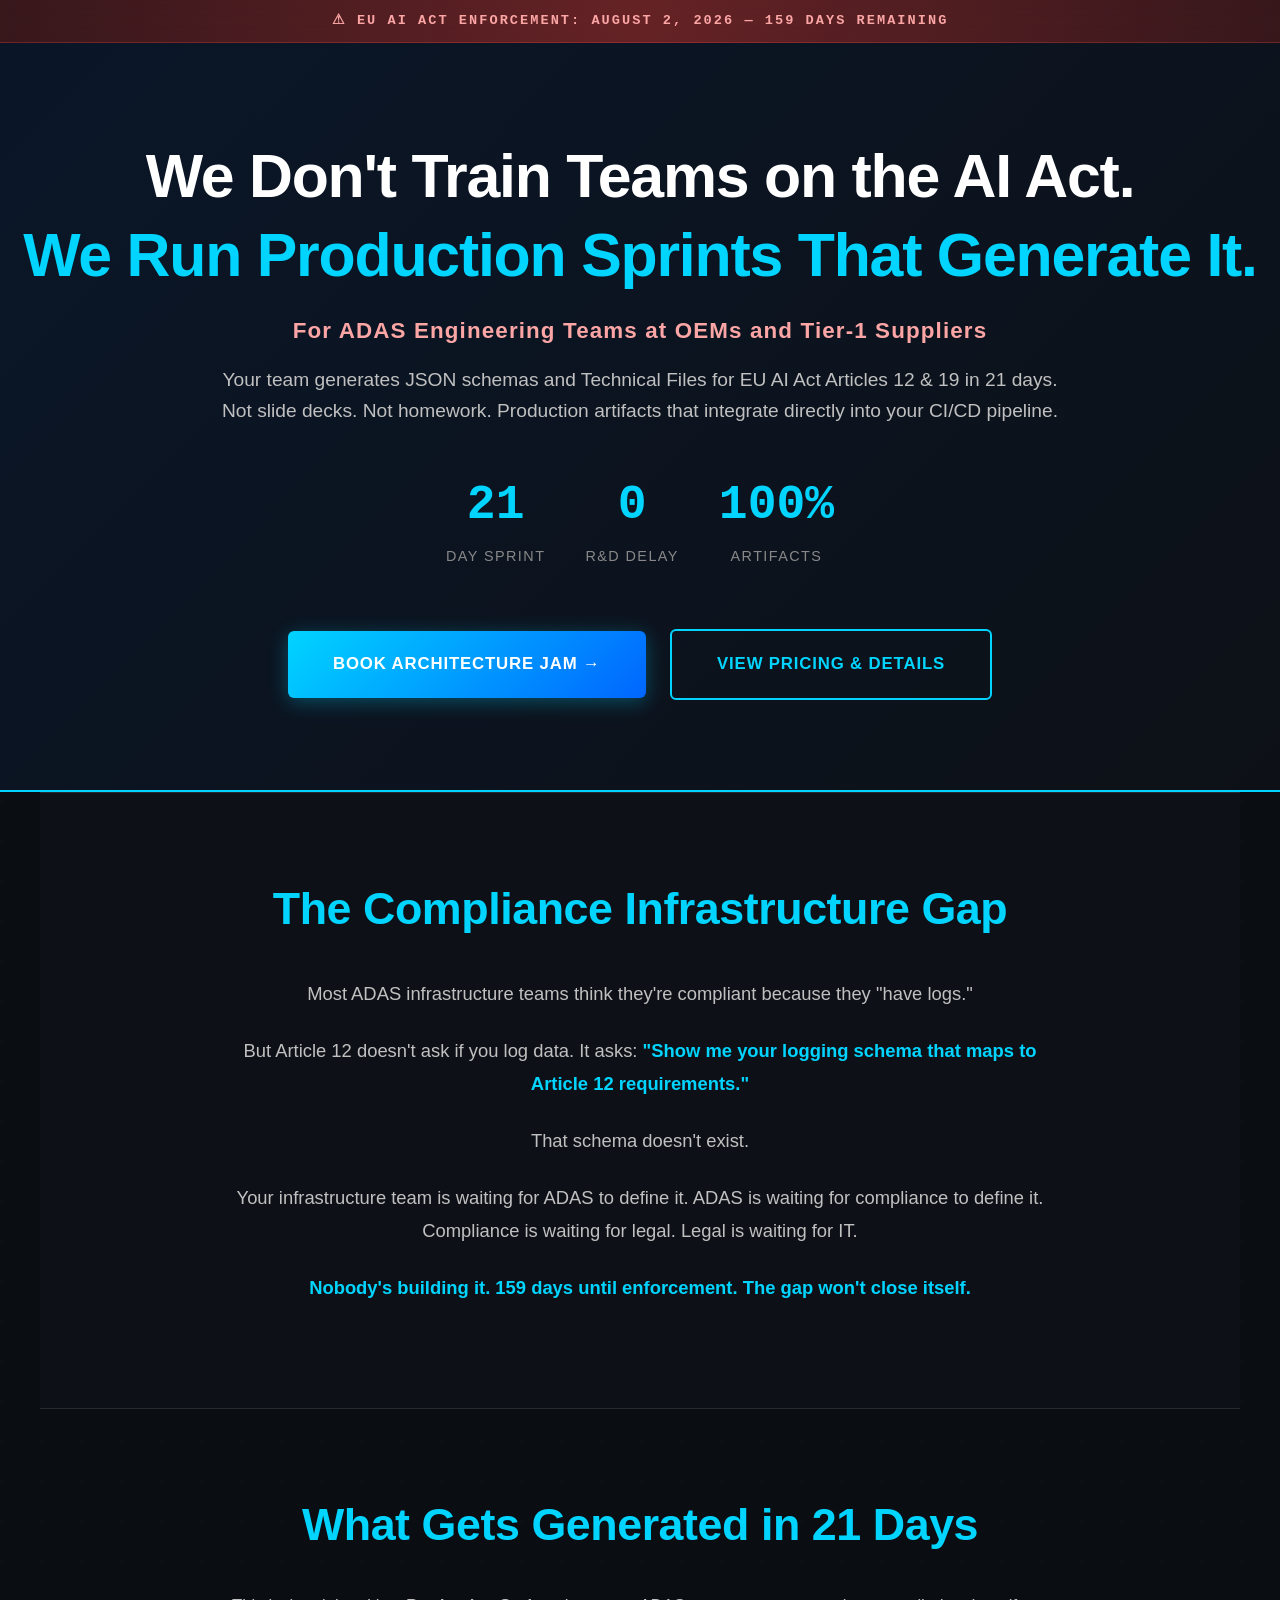
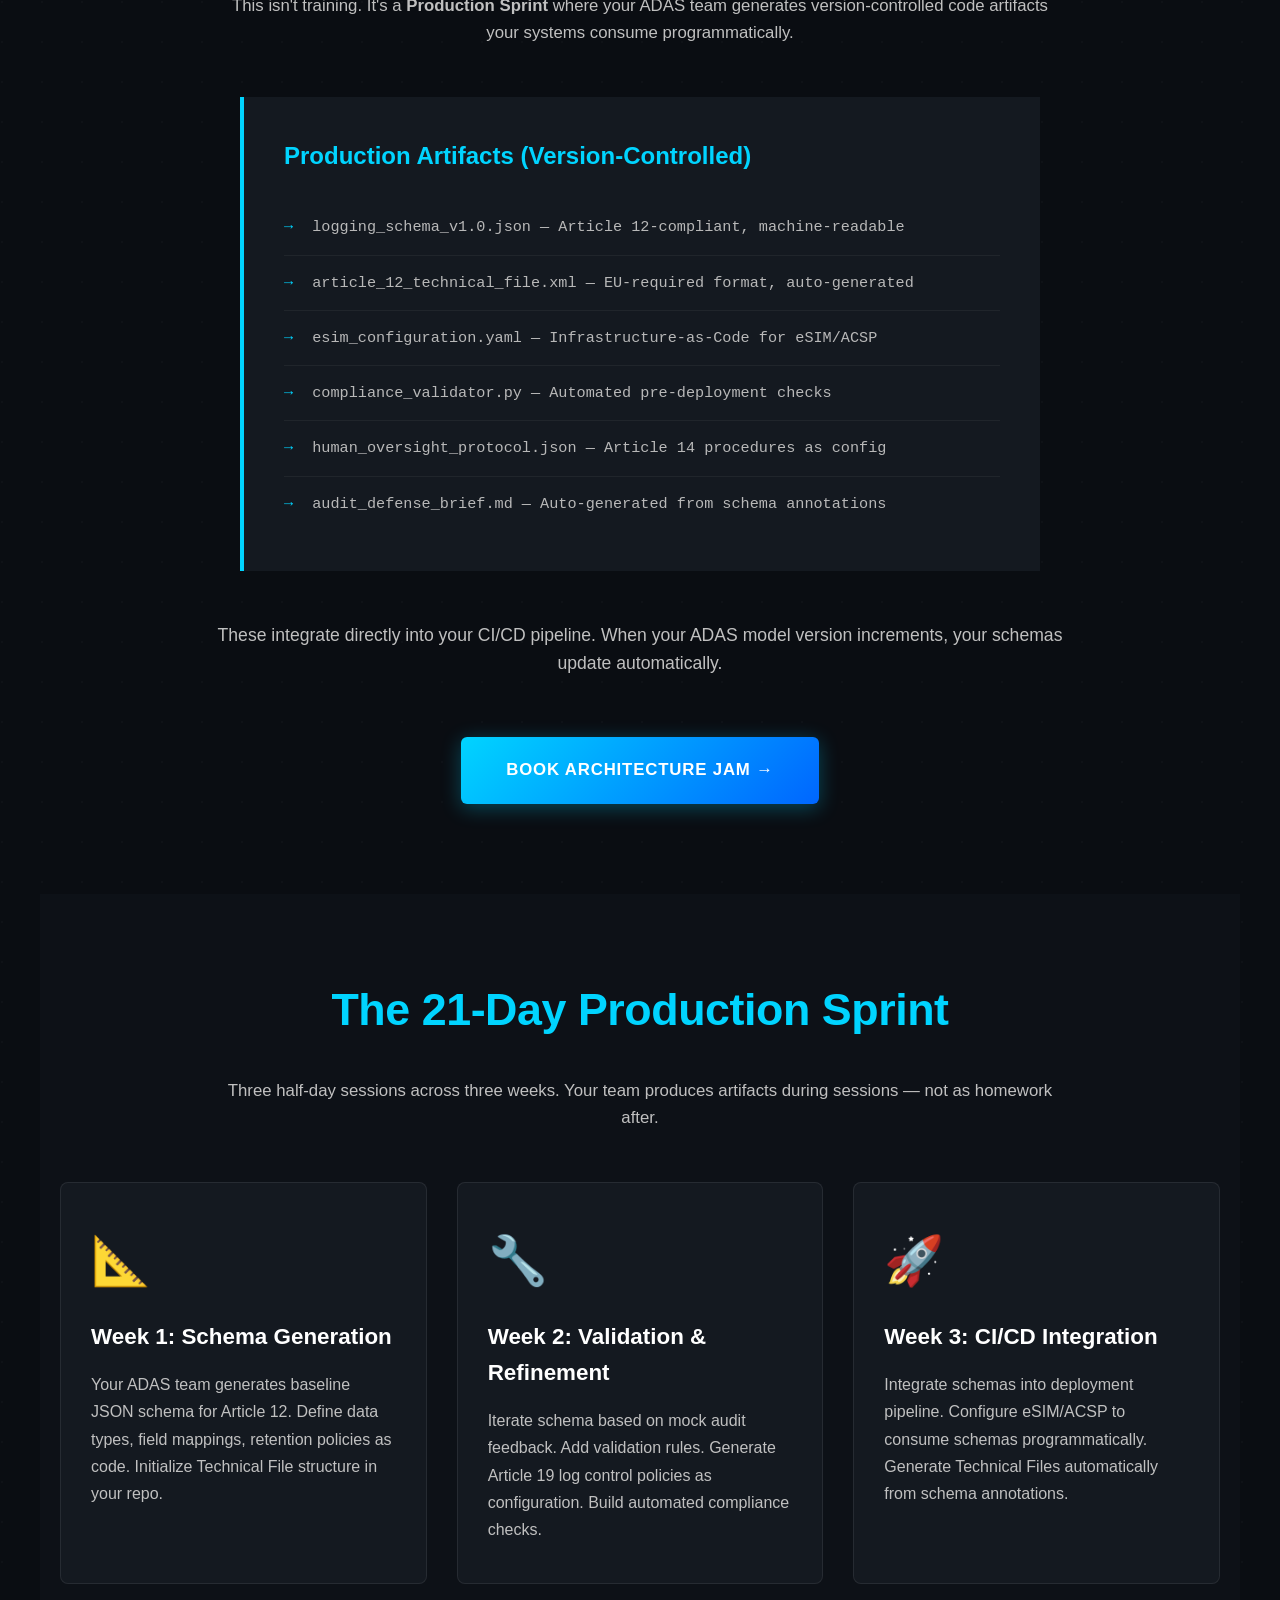
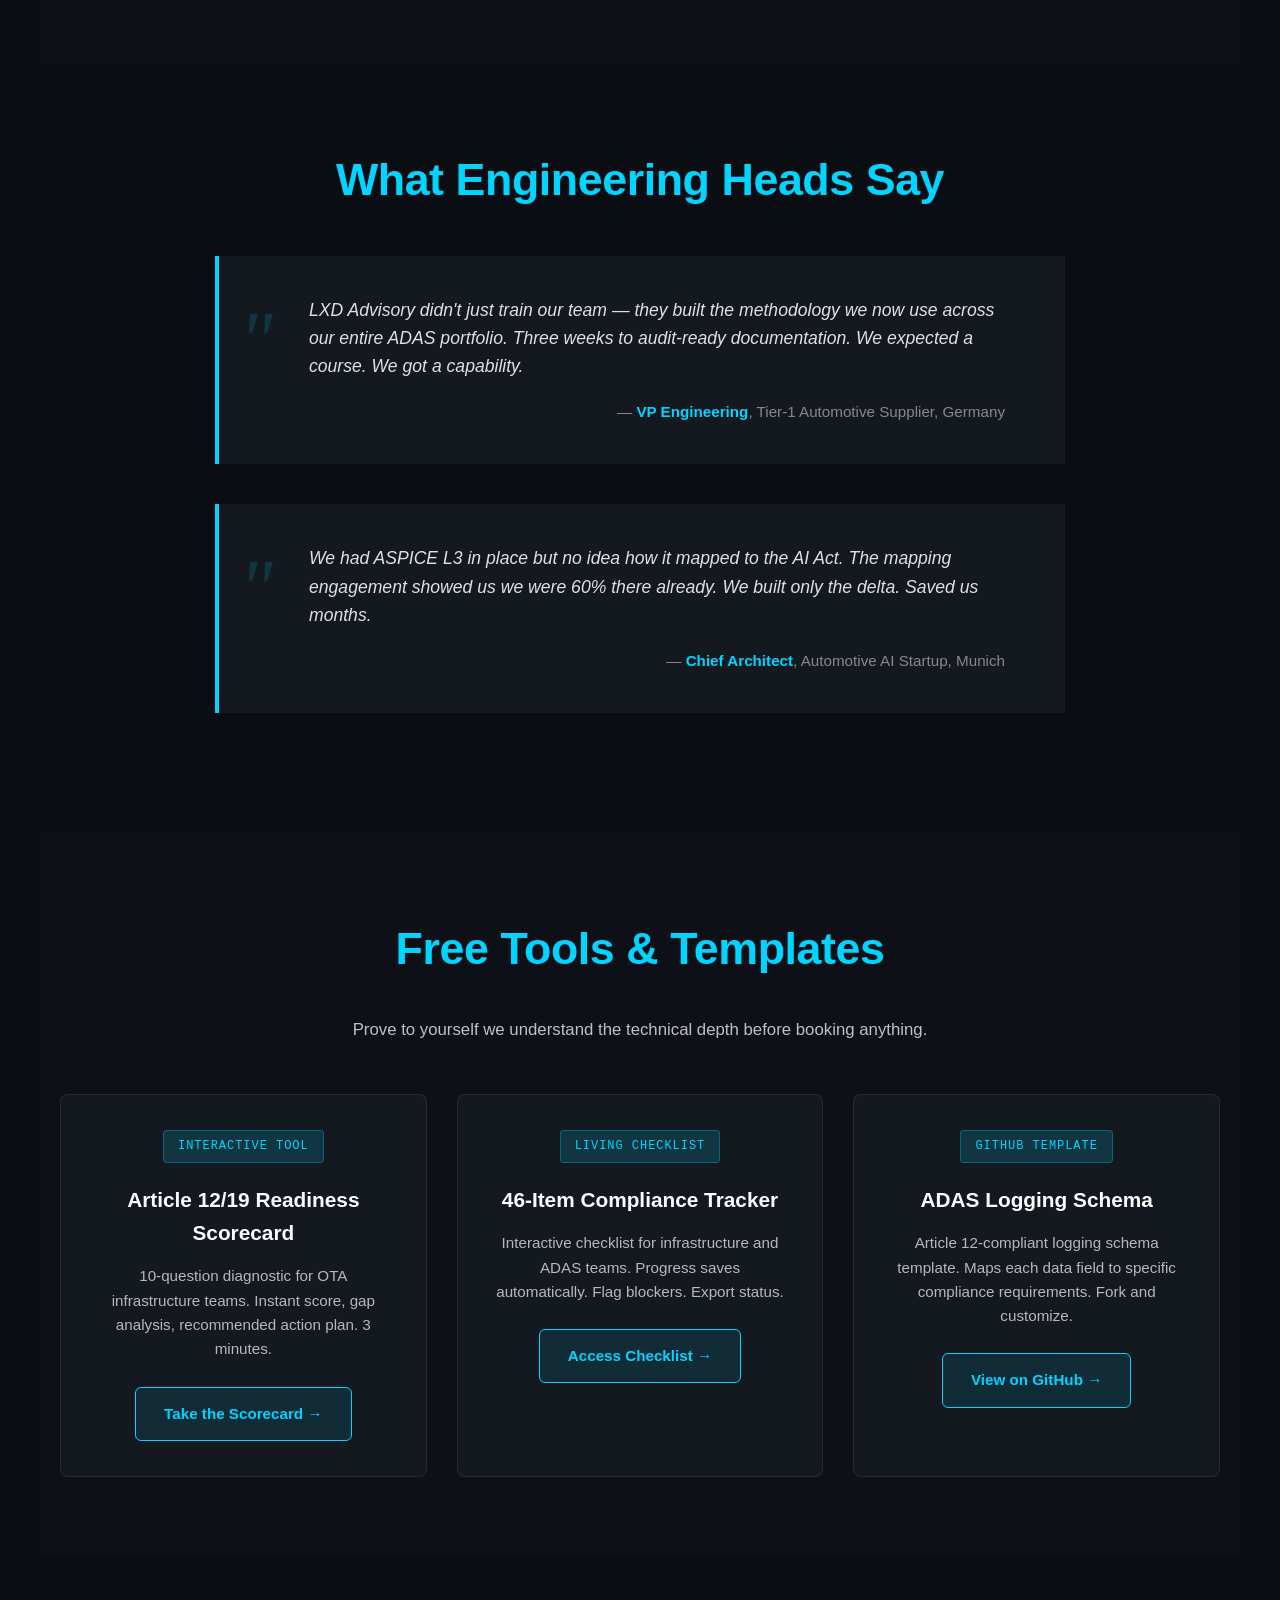
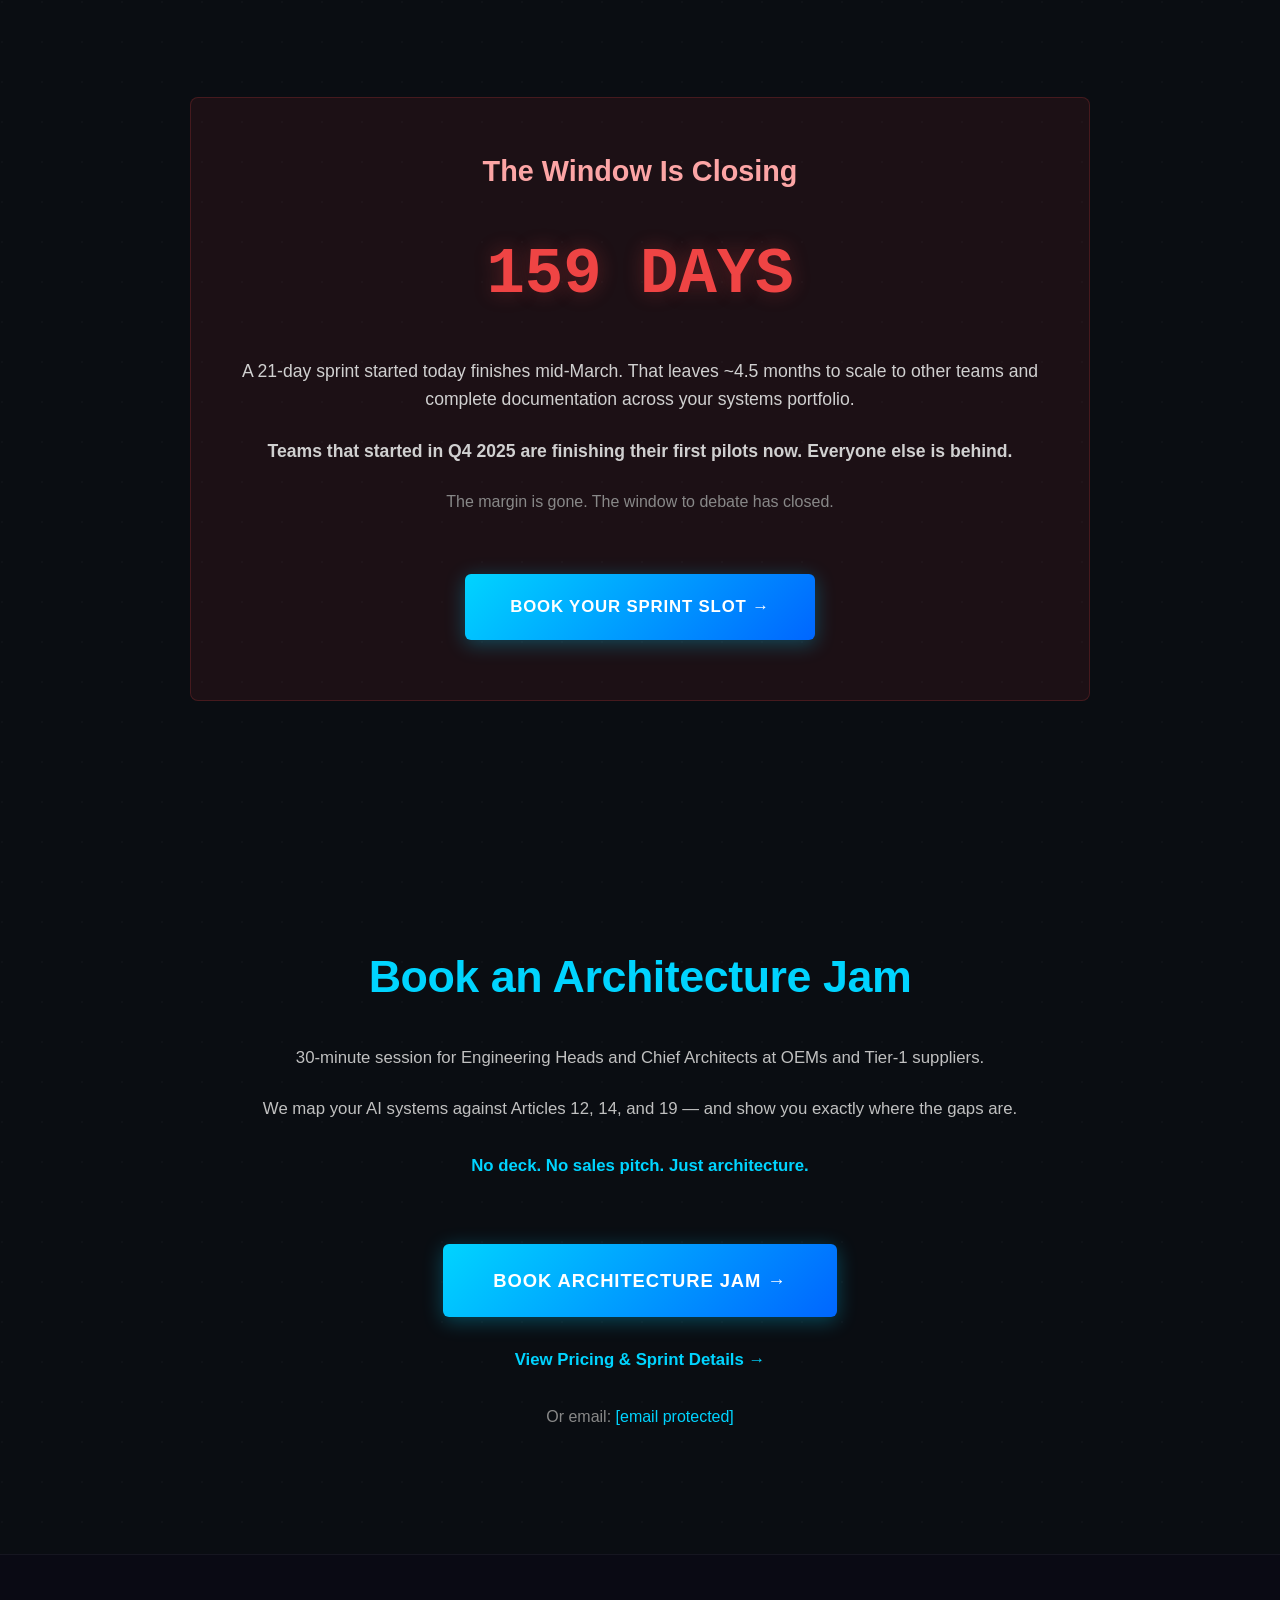
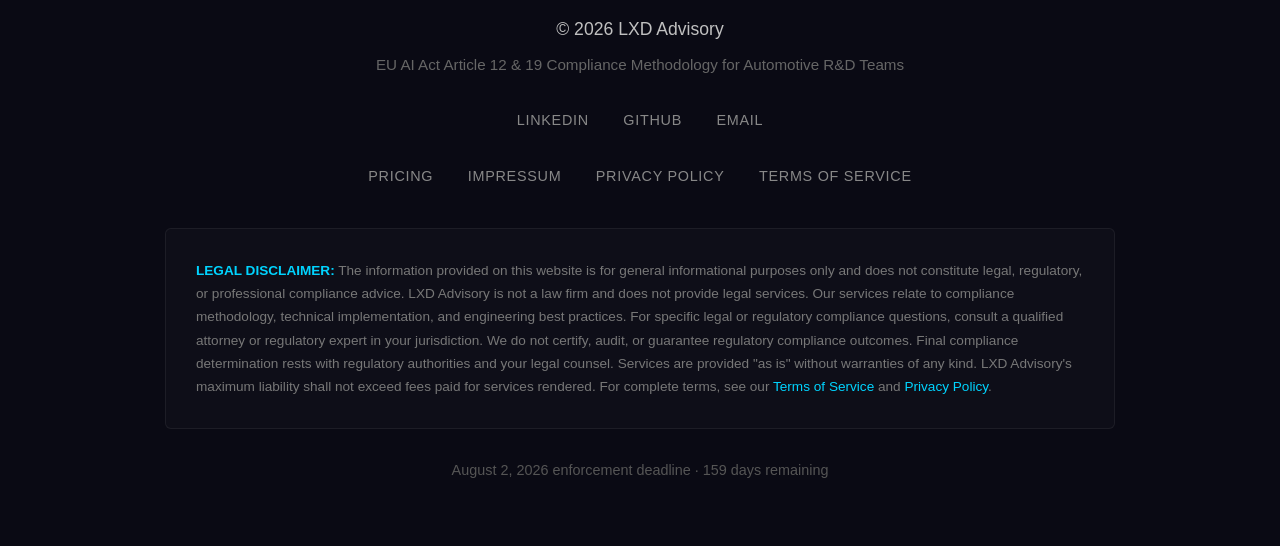
==== index.html @ 8fda6307 "index.html" ====
<!DOCTYPE html>
<html lang="en">
<head>
<meta charset="UTF-8">
<meta name="viewport" content="width=device-width, initial-scale=1.0">
<title>LXD Advisory — EU AI Act Article 12/19 Compliance Production Sprints</title>
<style>
    * { margin: 0; padding: 0; box-sizing: border-box; }
    
    body {
        font-family: -apple-system, BlinkMacSystemFont, 'Segoe UI', 'Helvetica Neue', Arial, sans-serif;
        background-color: #0a0d12;
        color: #e0e0e0;
        line-height: 1.6;
        /* Subtle grid background */
        background-image: radial-gradient(circle at 2px 2px, rgba(255,255,255,0.02) 1px, transparent 0);
        background-size: 40px 40px;
    }
    
    /* URGENCY BAR */
    .urgency-bar {
        background: linear-gradient(90deg, rgba(239, 68, 68, 0.2) 0%, rgba(239, 68, 68, 0.4) 50%, rgba(239, 68, 68, 0.2) 100%);
        border-bottom: 1px solid rgba(239, 68, 68, 0.3);
        color: #fca5a5;
        text-align: center;
        padding: 10px 20px;
        font-family: 'Courier New', monospace;
        font-weight: 700;
        font-size: 0.85rem;
        position: sticky;
        top: 0;
        z-index: 1000;
        backdrop-filter: blur(10px);
        letter-spacing: 0.15em;
    }
    
    /* HERO */
    header {
        background: linear-gradient(135deg, #0a1628 0%, #0d1117 100%);
        padding: 100px 20px 80px 20px;
        text-align: center;
        border-bottom: 2px solid #00d4ff;
        position: relative;
    }
    
    header h1 {
        font-size: clamp(2rem, 6vw, 3.8rem);
        margin-bottom: 1.5rem;
        font-weight: 700;
        letter-spacing: -0.02em;
        color: #ffffff;
        line-height: 1.1;
    }
    
    header h1 .highlight {
        color: #00d4ff;
        display: block;
        margin-top: 0.8rem;
    }
    
    .hero-subtitle {
        font-size: clamp(1.1rem, 2.5vw, 1.4rem);
        margin-bottom: 1rem;
        color: #fca5a5;
        font-weight: 600;
        letter-spacing: 0.05em;
    }
    
    header p {
        font-size: clamp(1rem, 2.5vw, 1.2rem);
        margin-bottom: 1.5rem;
        max-width: 850px;
        margin-left: auto;
        margin-right: auto;
        color: #c0c0c0;
    }
    
    .hero-stats {
        display: flex;
        justify-content: center;
        gap: 40px;
        flex-wrap: wrap;
        margin: 40px 0 50px 0;
    }
    
    .stat {
        text-align: center;
    }
    
    .stat-number {
        font-size: 3rem;
        font-weight: 800;
        color: #00d4ff;
        display: block;
        font-family: 'Courier New', monospace;
    }
    
    .stat-label {
        font-size: 0.9rem;
        color: #888;
        text-transform: uppercase;
        letter-spacing: 0.1em;
    }
    
    .cta-primary {
        display: inline-block;
        padding: 20px 45px;
        background: linear-gradient(135deg, #00d4ff, #0066ff);
        color: #ffffff;
        font-weight: 700;
        border-radius: 6px;
        text-decoration: none;
        transition: 0.3s;
        margin: 10px;
        font-size: 1.05rem;
        box-shadow: 0 4px 20px rgba(0, 212, 255, 0.3);
        text-transform: uppercase;
        letter-spacing: 0.05em;
    }
    
    .cta-primary:hover {
        transform: translateY(-2px);
        box-shadow: 0 6px 30px rgba(0, 212, 255, 0.5);
    }
    
    .cta-secondary {
        display: inline-block;
        padding: 20px 45px;
        background: transparent;
        color: #00d4ff;
        border: 2px solid #00d4ff;
        font-weight: 700;
        border-radius: 6px;
        text-decoration: none;
        transition: 0.3s;
        margin: 10px;
        font-size: 1.05rem;
        text-transform: uppercase;
        letter-spacing: 0.05em;
    }
    
    .cta-secondary:hover {
        background: rgba(0, 212, 255, 0.1);
    }
    
    /* SECTIONS */
    section {
        padding: 80px 20px;
        max-width: 1200px;
        margin: auto;
    }
    
    h2 {
        font-size: clamp(2rem, 4vw, 2.8rem);
        color: #00d4ff;
        margin-bottom: 2rem;
        text-align: center;
        font-weight: 700;
        letter-spacing: -0.01em;
    }
    
    h3 {
        font-size: 1.5rem;
        color: #ffffff;
        margin-bottom: 1rem;
    }
    
    p {
        max-width: 850px;
        margin: 0 auto 1.5rem auto;
        color: #c0c0c0;
        text-align: center;
        font-size: 1.05rem;
    }
    
    /* PROBLEM SECTION */
    .problem-section {
        background: #0d1117;
        border-top: 1px solid rgba(255, 255, 255, 0.1);
        border-bottom: 1px solid rgba(255, 255, 255, 0.1);
    }
    
    .problem-section p {
        font-size: 1.15rem;
        line-height: 1.8;
    }
    
    .problem-section strong {
        color: #00d4ff;
    }
    
    /* DELIVERABLES */
    .deliverable-box {
        background: #141920;
        border-left: 4px solid #00d4ff;
        padding: 40px;
        margin: 50px auto;
        max-width: 800px;
        text-align: left;
    }
    
    .deliverable-box h3 {
        text-align: left;
        margin-bottom: 25px;
        color: #00d4ff;
    }
    
    .deliverable-box ul {
        list-style: none;
        padding: 0;
    }
    
    .deliverable-box li {
        padding: 15px 0;
        border-bottom: 1px solid rgba(255, 255, 255, 0.05);
        font-family: 'Courier New', monospace;
        font-size: 0.95rem;
        color: #b8b8b8;
    }
    
    .deliverable-box li:last-child {
        border-bottom: none;
    }
    
    .deliverable-box li::before {
        content: "→ ";
        color: #00d4ff;
        font-weight: bold;
        margin-right: 10px;
    }
    
    /* SPRINT PROCESS */
    .sprint-grid {
        display: grid;
        grid-template-columns: repeat(auto-fit, minmax(300px, 1fr));
        gap: 30px;
        margin-top: 50px;
    }
    
    .sprint-card {
        background: #141920;
        border: 1px solid rgba(255, 255, 255, 0.08);
        border-radius: 8px;
        padding: 40px 30px;
        text-align: left;
        transition: 0.3s;
    }
    
    .sprint-card:hover {
        border-color: #00d4ff;
        transform: translateY(-4px);
        box-shadow: 0 8px 30px rgba(0, 212, 255, 0.15);
    }
    
    .sprint-icon {
        font-size: 3rem;
        margin-bottom: 20px;
        display: block;
    }
    
    .sprint-card h3 {
        text-align: left;
        font-size: 1.4rem;
        margin-bottom: 1rem;
    }
    
    .sprint-card p {
        text-align: left;
        font-size: 1rem;
        margin: 0;
        line-height: 1.7;
    }
    
    /* TESTIMONIALS */
    .testimonial {
        background: #141920;
        border-left: 4px solid #00d4ff;
        padding: 40px 50px;
        margin: 40px auto;
        max-width: 850px;
        font-style: italic;
        position: relative;
    }
    
    .testimonial::before {
        content: '"';
        font-size: 5rem;
        color: rgba(0, 212, 255, 0.15);
        position: absolute;
        top: 20px;
        left: 20px;
        font-family: Georgia, serif;
    }
    
    .testimonial p {
        text-align: left;
        margin-bottom: 20px;
        padding-left: 40px;
        font-size: 1.1rem;
        color: #e0e0e0;
    }
    
    .testimonial-author {
        text-align: right;
        font-size: 0.95rem;
        color: #888;
        font-style: normal;
        padding-right: 10px;
    }
    
    .testimonial-author strong {
        color: #00d4ff;
    }
    
    /* FREE TOOLS */
    .tools-grid {
        display: grid;
        grid-template-columns: repeat(auto-fit, minmax(320px, 1fr));
        gap: 30px;
        margin-top: 50px;
    }
    
    .tool-card {
        background: #141920;
        border: 1px solid rgba(255, 255, 255, 0.08);
        border-radius: 8px;
        padding: 35px;
        text-align: center;
        transition: 0.3s;
    }
    
    .tool-card:hover {
        border-color: rgba(0, 212, 255, 0.4);
        transform: translateY(-3px);
    }
    
    .badge {
        display: inline-block;
        background: rgba(0, 212, 255, 0.15);
        border: 1px solid rgba(0, 212, 255, 0.3);
        color: #00d4ff;
        padding: 6px 14px;
        border-radius: 4px;
        font-size: 0.75rem;
        font-family: 'Courier New', monospace;
        letter-spacing: 0.08em;
        margin-bottom: 20px;
        text-transform: uppercase;
    }
    
    .tool-card h3 {
        font-size: 1.3rem;
        margin-bottom: 15px;
        text-align: center;
    }
    
    .tool-card p {
        font-size: 0.95rem;
        text-align: center;
        margin-bottom: 25px;
        color: #b8b8b8;
    }
    
    .tool-card a {
        display: inline-block;
        padding: 14px 28px;
        background: rgba(0, 212, 255, 0.1);
        border: 1px solid #00d4ff;
        color: #00d4ff;
        border-radius: 6px;
        font-weight: 600;
        text-decoration: none;
        transition: 0.3s;
        font-size: 0.95rem;
    }
    
    .tool-card a:hover {
        background: rgba(0, 212, 255, 0.2);
    }
    
    /* URGENCY SECTION */
    .urgency-section {
        background: rgba(239, 68, 68, 0.08);
        border: 1px solid rgba(239, 68, 68, 0.2);
        border-radius: 8px;
        padding: 50px 40px;
        margin: 60px auto;
        max-width: 900px;
        text-align: center;
    }
    
    .urgency-section h3 {
        color: #fca5a5;
        margin-bottom: 20px;
        text-align: center;
        font-size: 1.8rem;
    }
    
    .urgency-section p {
        color: #d0d0d0;
        font-size: 1.1rem;
    }
    
    .countdown {
        font-size: 4rem;
        font-weight: 800;
        color: #ef4444;
        margin: 30px 0;
        font-family: 'Courier New', monospace;
        text-shadow: 0 0 20px rgba(239, 68, 68, 0.3);
    }
    
    /* FOOTER */
    footer {
        background: #0a0a14;
        text-align: center;
        padding: 60px 20px 40px 20px;
        border-top: 1px solid rgba(255, 255, 255, 0.05);
    }
    
    .footer-links {
        margin: 30px 0;
    }
    
    .footer-links a {
        color: #888;
        text-decoration: none;
        margin: 0 15px;
        font-size: 0.9rem;
        transition: 0.3s;
        letter-spacing: 0.05em;
    }
    
    .footer-links a:hover {
        color: #00d4ff;
    }
    
    .disclaimer {
        max-width: 950px;
        margin: 40px auto 20px auto;
        padding: 30px;
        background: rgba(255, 255, 255, 0.02);
        border: 1px solid rgba(255, 255, 255, 0.06);
        border-radius: 6px;
        font-size: 0.85rem;
        line-height: 1.7;
        color: #777;
        text-align: left;
    }
    
    .disclaimer strong {
        color: #00d4ff;
    }
    
    /* RESPONSIVE */
    @media (max-width: 768px) {
        header h1 { font-size: 2rem; }
        .hero-stats { flex-direction: column; gap: 20px; }
        .stat-number { font-size: 2.5rem; }
        .cta-primary, .cta-secondary { 
            display: block; 
            margin: 15px auto; 
            max-width: 320px; 
        }
        .urgency-bar { font-size: 0.7rem; padding: 8px 10px; }
        .disclaimer { font-size: 0.75rem; padding: 20px; }
    }
</style>
</head>
<body>

<!-- URGENCY BAR -->
<div class="urgency-bar">
    ⚠ EU AI ACT ENFORCEMENT: AUGUST 2, 2026 — <span id="days-top">159</span> DAYS REMAINING
</div>

<!-- HERO -->
<header>
    <h1>
        We Don't Train Teams on the AI Act.
        <span class="highlight">We Run Production Sprints That Generate It.</span>
    </h1>
    
    <p class="hero-subtitle">For ADAS Engineering Teams at OEMs and Tier-1 Suppliers</p>
    
    <p>Your team generates JSON schemas and Technical Files for EU AI Act Articles 12 & 19 in 21 days. Not slide decks. Not homework. Production artifacts that integrate directly into your CI/CD pipeline.</p>
    
    <div class="hero-stats">
        <div class="stat">
            <span class="stat-number">21</span>
            <span class="stat-label">Day Sprint</span>
        </div>
        <div class="stat">
            <span class="stat-number">0</span>
            <span class="stat-label">R&D Delay</span>
        </div>
        <div class="stat">
            <span class="stat-number">100%</span>
            <span class="stat-label">Artifacts</span>
        </div>
    </div>
    
    <a class="cta-primary" href="https://calendly.com/hello-keithan/calendly-com-keithan-audit-gap" target="_blank">Book Architecture Jam →</a>
    <a class="cta-secondary" href="/pricing.html">View Pricing & Details</a>
</header>

<!-- THE PROBLEM -->
<section class="problem-section">
    <h2>The Compliance Infrastructure Gap</h2>
    <p>Most ADAS infrastructure teams think they're compliant because they "have logs."</p>
    <p>But Article 12 doesn't ask if you log data. It asks: <strong>"Show me your logging schema that maps to Article 12 requirements."</strong></p>
    <p>That schema doesn't exist.</p>
    <p>Your infrastructure team is waiting for ADAS to define it. ADAS is waiting for compliance to define it. Compliance is waiting for legal. Legal is waiting for IT.</p>
    <p><strong>Nobody's building it. 159 days until enforcement. The gap won't close itself.</strong></p>
</section>

<!-- WHAT GETS BUILT -->
<section>
    <h2>What Gets Generated in 21 Days</h2>
    <p>This isn't training. It's a <strong>Production Sprint</strong> where your ADAS team generates version-controlled code artifacts your systems consume programmatically.</p>
    
    <div class="deliverable-box">
        <h3>Production Artifacts (Version-Controlled)</h3>
        <ul>
            <li>logging_schema_v1.0.json — Article 12-compliant, machine-readable</li>
            <li>article_12_technical_file.xml — EU-required format, auto-generated</li>
            <li>esim_configuration.yaml — Infrastructure-as-Code for eSIM/ACSP</li>
            <li>compliance_validator.py — Automated pre-deployment checks</li>
            <li>human_oversight_protocol.json — Article 14 procedures as config</li>
            <li>audit_defense_brief.md — Auto-generated from schema annotations</li>
        </ul>
    </div>
    
    <p style="margin-top: 40px; font-size: 1.1rem;">These integrate directly into your CI/CD pipeline. When your ADAS model version increments, your schemas update automatically.</p>
    
    <div style="text-align: center; margin-top: 50px;">
        <a class="cta-primary" href="https://calendly.com/hello-keithan/calendly-com-keithan-audit-gap" target="_blank">Book Architecture Jam →</a>
    </div>
</section>

<!-- THE 21-DAY PROCESS -->
<section style="background: #0d1117;">
    <h2>The 21-Day Production Sprint</h2>
    <p>Three half-day sessions across three weeks. Your team produces artifacts during sessions — not as homework after.</p>
    
    <div class="sprint-grid">
        <div class="sprint-card">
            <span class="sprint-icon">📐</span>
            <h3>Week 1: Schema Generation</h3>
            <p>Your ADAS team generates baseline JSON schema for Article 12. Define data types, field mappings, retention policies as code. Initialize Technical File structure in your repo.</p>
        </div>
        
        <div class="sprint-card">
            <span class="sprint-icon">🔧</span>
            <h3>Week 2: Validation & Refinement</h3>
            <p>Iterate schema based on mock audit feedback. Add validation rules. Generate Article 19 log control policies as configuration. Build automated compliance checks.</p>
        </div>
        
        <div class="sprint-card">
            <span class="sprint-icon">🚀</span>
            <h3>Week 3: CI/CD Integration</h3>
            <p>Integrate schemas into deployment pipeline. Configure eSIM/ACSP to consume schemas programmatically. Generate Technical Files automatically from schema annotations.</p>
        </div>
    </div>
</section>

<!-- SOCIAL PROOF -->
<section>
    <h2>What Engineering Heads Say</h2>
    
    <div class="testimonial">
        <p>LXD Advisory didn't just train our team — they built the methodology we now use across our entire ADAS portfolio. Three weeks to audit-ready documentation. We expected a course. We got a capability.</p>
        <div class="testimonial-author">— <strong>VP Engineering</strong>, Tier-1 Automotive Supplier, Germany</div>
    </div>
    
    <div class="testimonial">
        <p>We had ASPICE L3 in place but no idea how it mapped to the AI Act. The mapping engagement showed us we were 60% there already. We built only the delta. Saved us months.</p>
        <div class="testimonial-author">— <strong>Chief Architect</strong>, Automotive AI Startup, Munich</div>
    </div>
</section>

<!-- FREE TOOLS -->
<section id="tools" style="background: #0d1117;">
    <h2>Free Tools & Templates</h2>
    <p>Prove to yourself we understand the technical depth before booking anything.</p>
    
    <div class="tools-grid">
        <div class="tool-card">
            <div class="badge">Interactive Tool</div>
            <h3>Article 12/19 Readiness Scorecard</h3>
            <p>10-question diagnostic for OTA infrastructure teams. Instant score, gap analysis, recommended action plan. 3 minutes.</p>
            <a href="https://keithan-c.github.io/scorecard/" target="_blank">Take the Scorecard →</a>
        </div>
        
        <div class="tool-card">
            <div class="badge">Living Checklist</div>
            <h3>46-Item Compliance Tracker</h3>
            <p>Interactive checklist for infrastructure and ADAS teams. Progress saves automatically. Flag blockers. Export status.</p>
            <a href="https://keithan-c.github.io/ai-act-article-12-19-checklist/" target="_blank">Access Checklist →</a>
        </div>
        
        <div class="tool-card">
            <div class="badge">GitHub Template</div>
            <h3>ADAS Logging Schema</h3>
            <p>Article 12-compliant logging schema template. Maps each data field to specific compliance requirements. Fork and customize.</p>
            <a href="https://github.com/Keithan-C/adas-logging-schema-template" target="_blank">View on GitHub →</a>
        </div>
    </div>
</section>

<!-- URGENCY -->
<section>
    <div class="urgency-section">
        <h3>The Window Is Closing</h3>
        <div class="countdown" id="countdown">159 DAYS</div>
        <p>A 21-day sprint started today finishes mid-March. That leaves ~4.5 months to scale to other teams and complete documentation across your systems portfolio.</p>
        <p style="margin-top: 20px;"><strong>Teams that started in Q4 2025 are finishing their first pilots now. Everyone else is behind.</strong></p>
        <p style="margin-top: 20px; font-size: 1rem; color: #888;">The margin is gone. The window to debate has closed.</p>
        <a class="cta-primary" href="https://calendly.com/hello-keithan/calendly-com-keithan-audit-gap" target="_blank" style="margin-top: 35px;">Book Your Sprint Slot →</a>
    </div>
</section>

<!-- FINAL CTA -->
<section style="text-align: center; padding: 100px 20px;">
    <h2>Book an Architecture Jam</h2>
    <p>30-minute session for Engineering Heads and Chief Architects at OEMs and Tier-1 suppliers.</p>
    <p>We map your AI systems against Articles 12, 14, and 19 — and show you exactly where the gaps are.</p>
    <p style="font-weight: 600; color: #00d4ff; margin-top: 30px;">No deck. No sales pitch. Just architecture.</p>
    <a class="cta-primary" href="https://calendly.com/hello-keithan/calendly-com-keithan-audit-gap" target="_blank" style="font-size: 1.15rem; padding: 22px 50px; margin-top: 40px;">Book Architecture Jam →</a>
    <p style="margin-top: 20px;"><a href="/pricing.html" style="color: #00d4ff; text-decoration: none; font-weight: 600;">View Pricing & Sprint Details →</a></p>
    <p style="margin-top: 30px; font-size: 1rem; color: #888;">Or email: <a href="/cdn-cgi/l/email-protection#0d65686161624d66686479656c63236878" style="color: #00d4ff; text-decoration: none;"><span class="__cf_email__" data-cfemail="fd9598919192bd96989489959c93d39888">[email&#160;protected]</span></a></p>
</section>

<!-- FOOTER -->
<footer>
    <p style="font-size: 1.1rem; margin-bottom: 10px;">&copy; 2026 LXD Advisory</p>
    <p style="font-size: 0.95rem; color: #666; margin-bottom: 30px;">EU AI Act Article 12 & 19 Compliance Methodology for Automotive R&D Teams</p>
    
    <div class="footer-links">
        <a href="https://www.linkedin.com/in/keithan-cokbilir-b929a830" target="_blank">LINKEDIN</a>
        <a href="https://github.com/Keithan-C" target="_blank">GITHUB</a>
        <a href="/cdn-cgi/l/email-protection#3c54595050537c57595548545d52125949">EMAIL</a>
    </div>
    
    <div class="footer-links" style="margin-top: 15px;">
        <a href="/pricing.html">PRICING</a>
        <a href="/impressum.html">IMPRESSUM</a>
        <a href="/privacy-policy.html">PRIVACY POLICY</a>
        <a href="/terms-of-service.html">TERMS OF SERVICE</a>
    </div>
    
    <div class="disclaimer">
        <strong>LEGAL DISCLAIMER:</strong> The information provided on this website is for general informational purposes only and does not constitute legal, regulatory, or professional compliance advice. LXD Advisory is not a law firm and does not provide legal services. Our services relate to compliance methodology, technical implementation, and engineering best practices. For specific legal or regulatory compliance questions, consult a qualified attorney or regulatory expert in your jurisdiction. We do not certify, audit, or guarantee regulatory compliance outcomes. Final compliance determination rests with regulatory authorities and your legal counsel. Services are provided "as is" without warranties of any kind. LXD Advisory's maximum liability shall not exceed fees paid for services rendered. For complete terms, see our <a href="/terms-of-service.html" style="color: #00d4ff; text-decoration: none;">Terms of Service</a> and <a href="/privacy-policy.html" style="color: #00d4ff; text-decoration: none;">Privacy Policy</a>.
    </div>
    
    <p style="margin-top: 30px; font-size: 0.9rem; color: #555;">
        August 2, 2026 enforcement deadline · <span id="footer-days">159</span> days remaining
    </p>
</footer>

<script data-cfasync="false" src="/cdn-cgi/scripts/5c5dd728/cloudflare-static/email-decode.min.js"></script><script>
// Dynamic countdown update
function updateCountdown() {
    const deadline = new Date('2026-08-02');
    const now = new Date();
    const days = Math.ceil((deadline - now) / (1000 * 60 * 60 * 24));
    
    const countdownEl = document.getElementById('countdown');
    const footerDaysEl = document.getElementById('footer-days');
    const daysTopEl = document.getElementById('days-top');
    
    if (countdownEl) countdownEl.textContent =
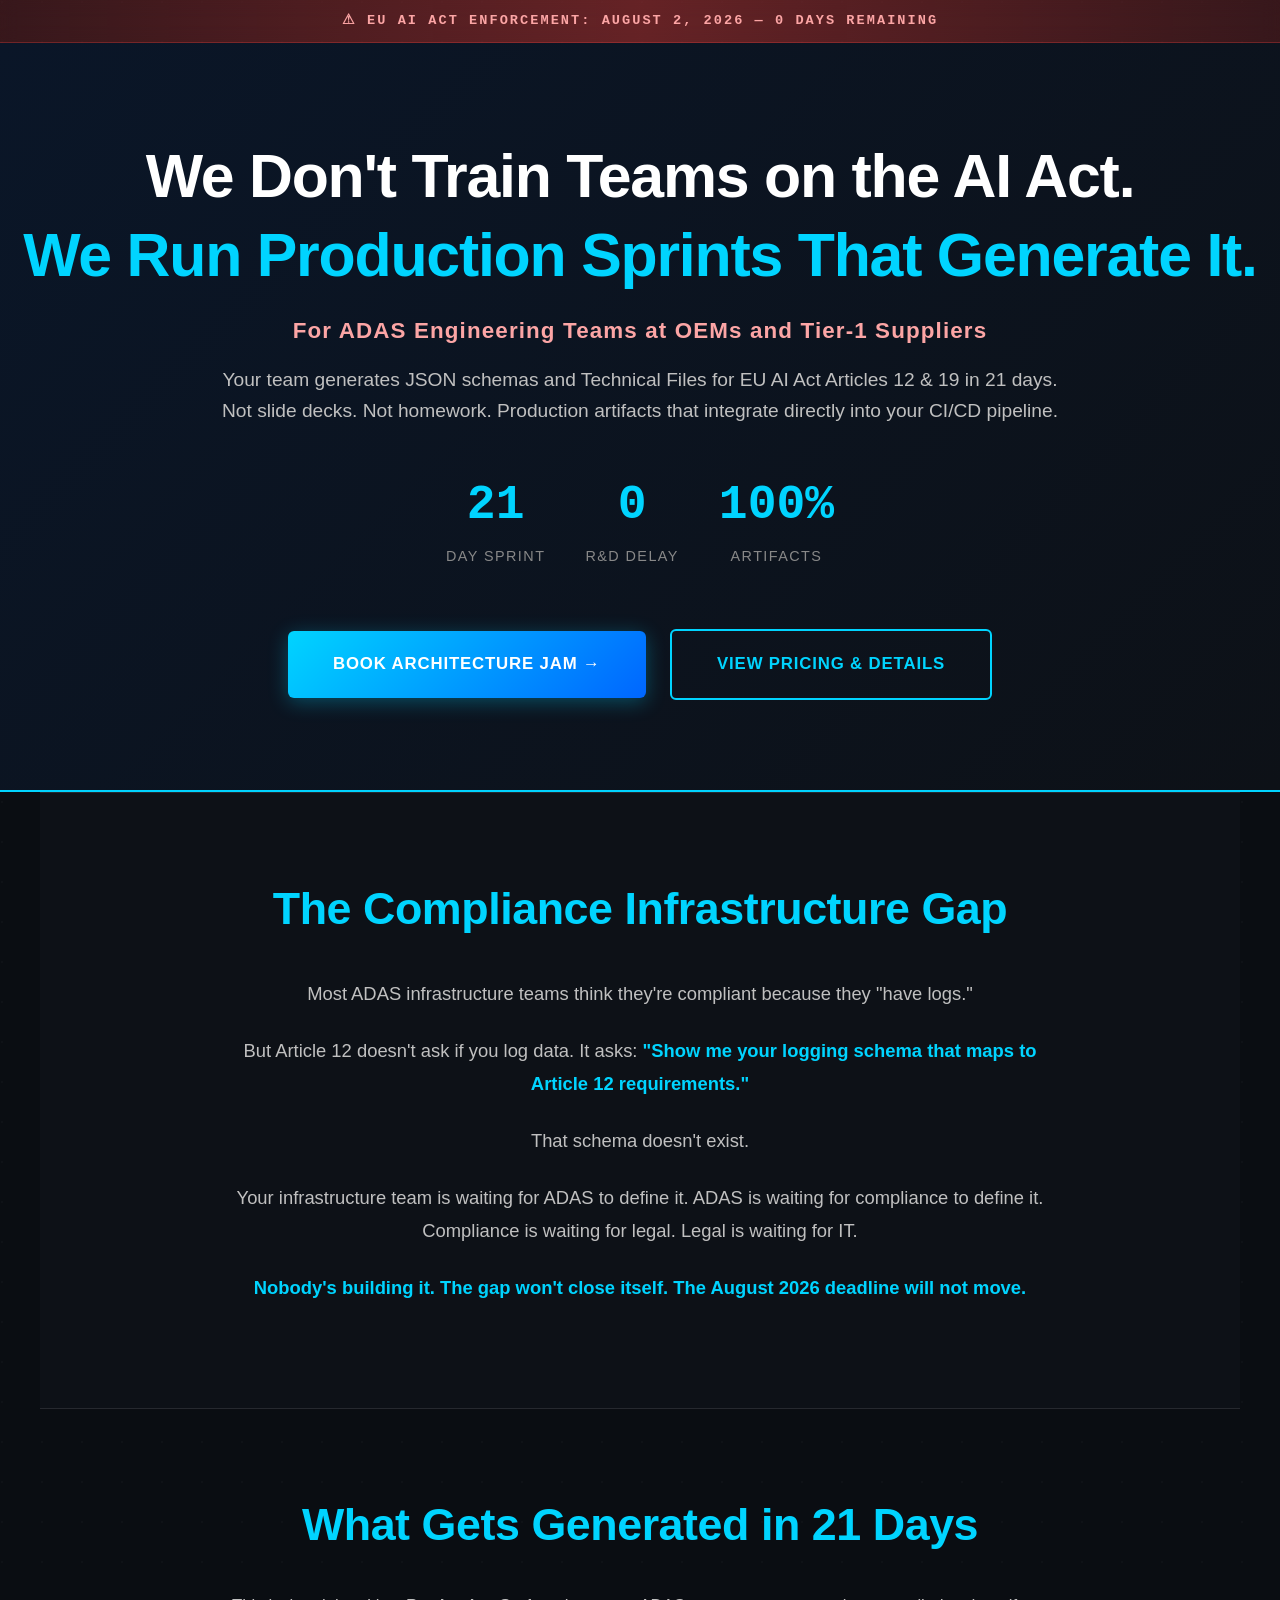
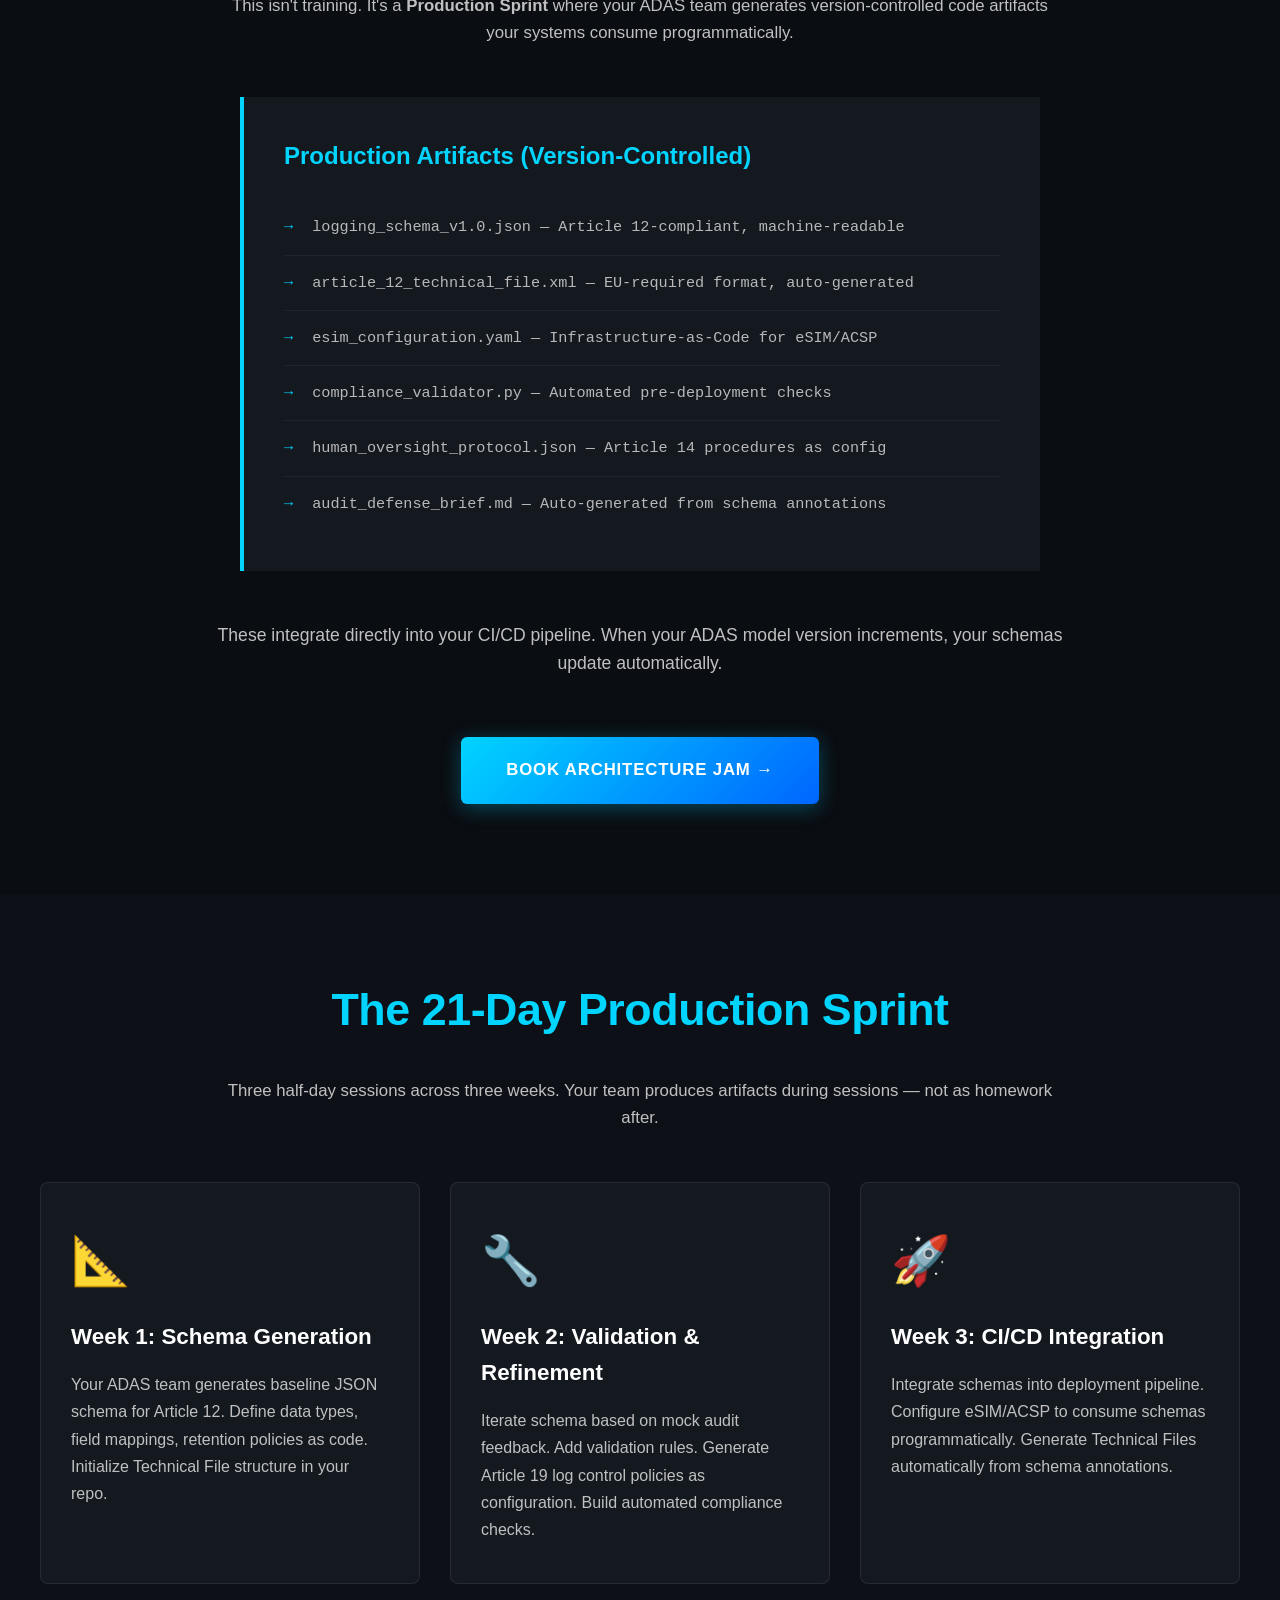
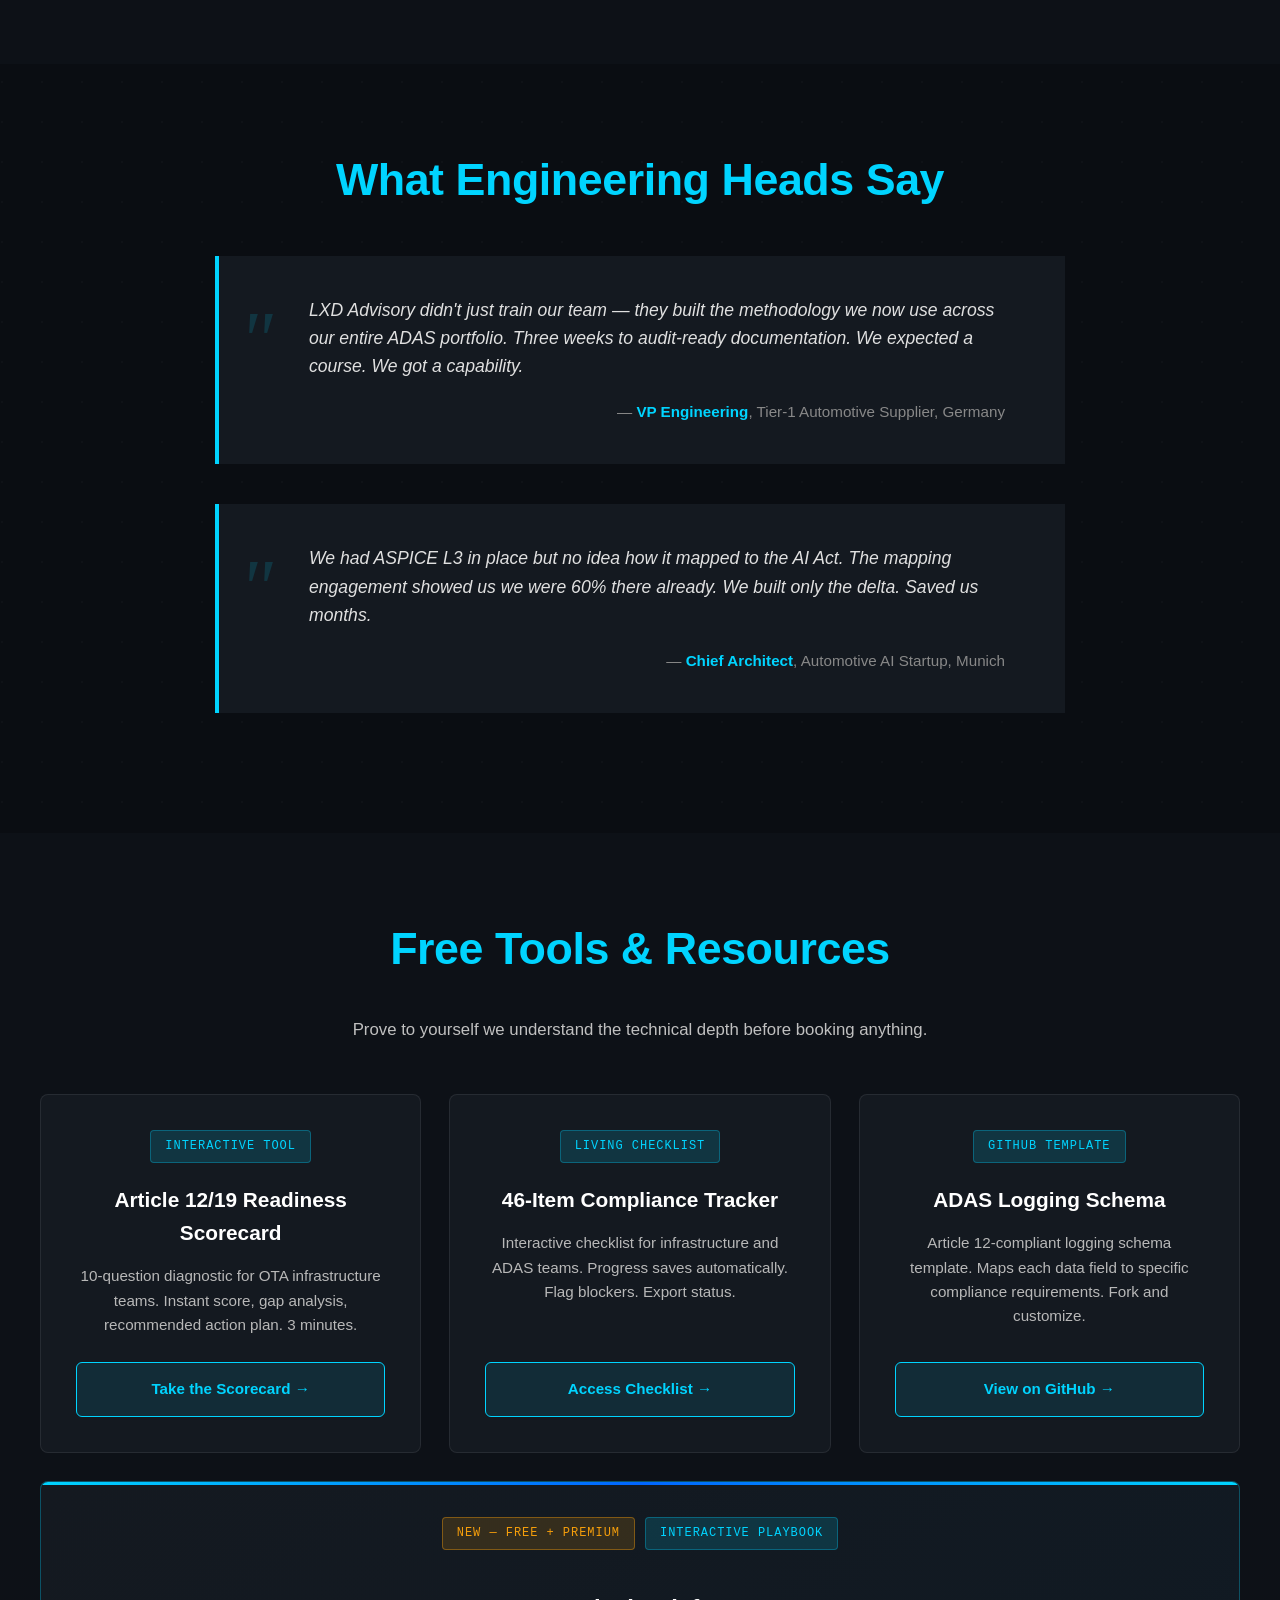
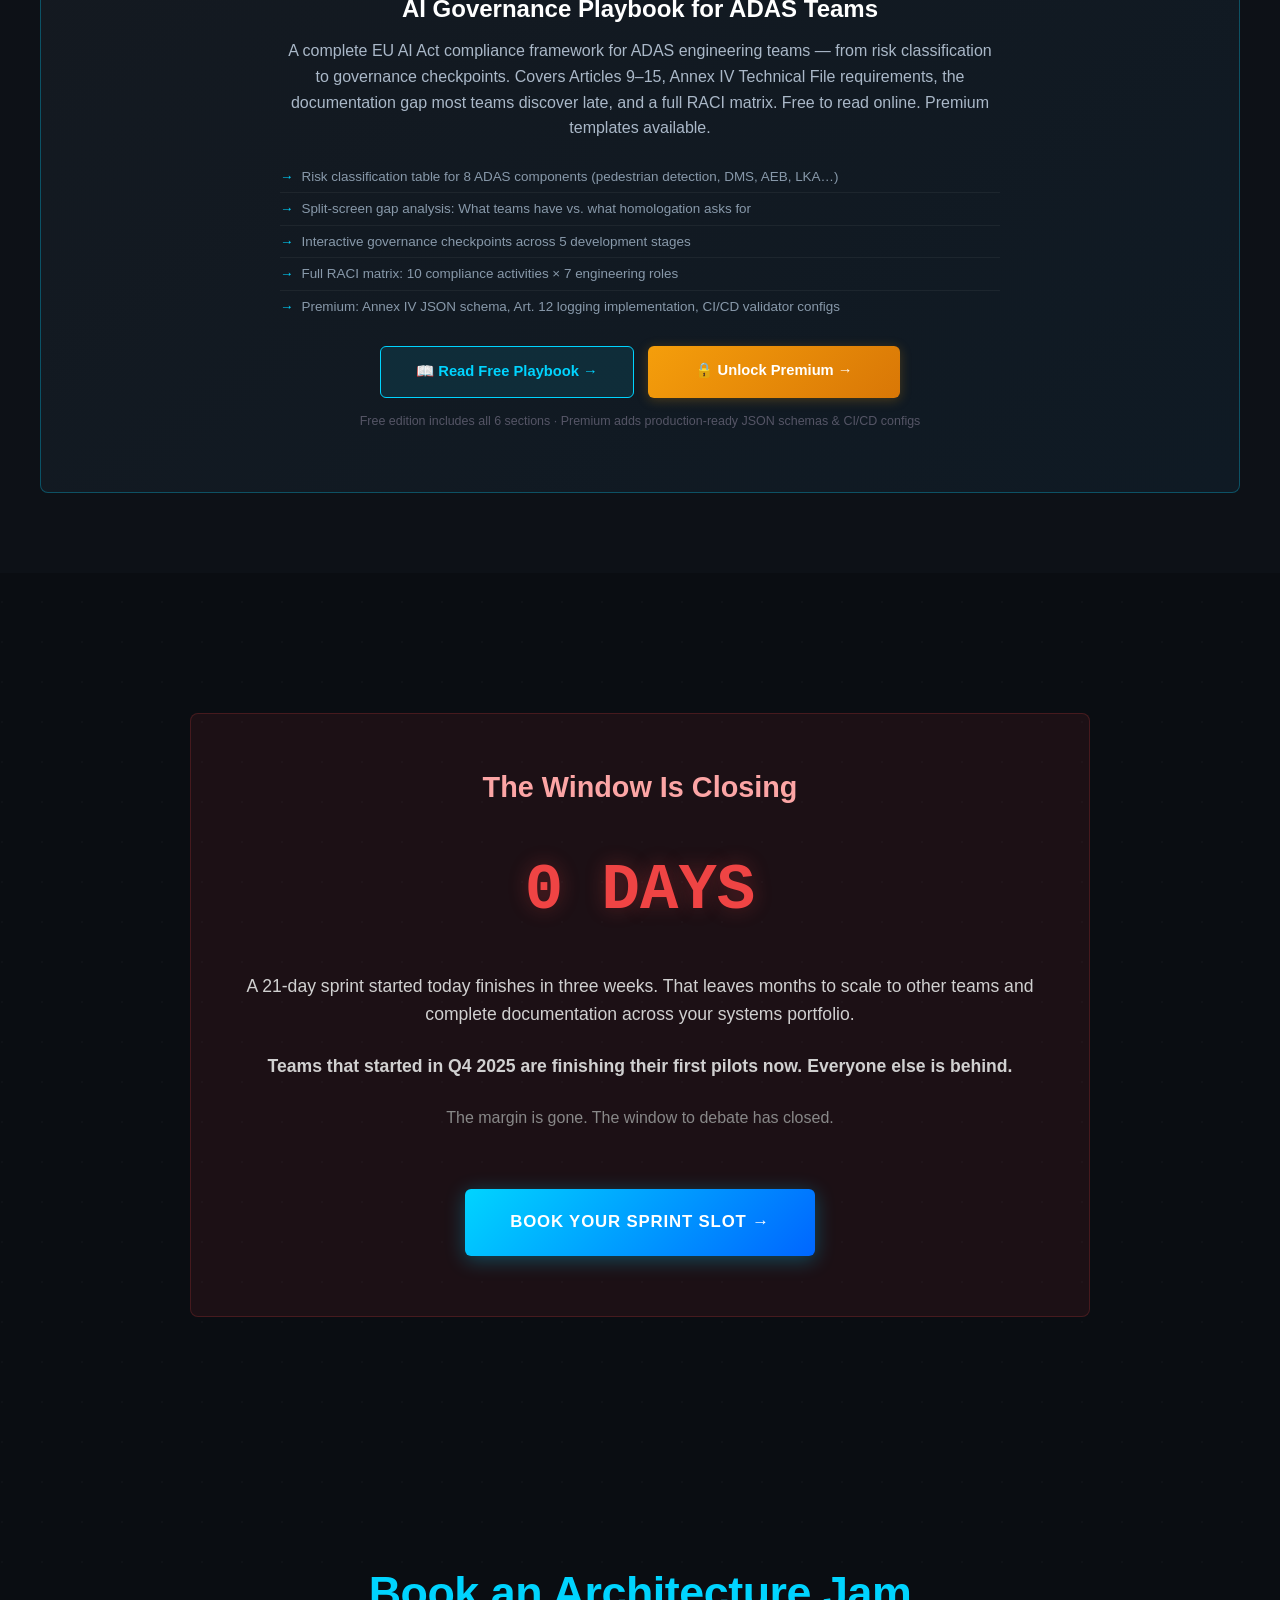
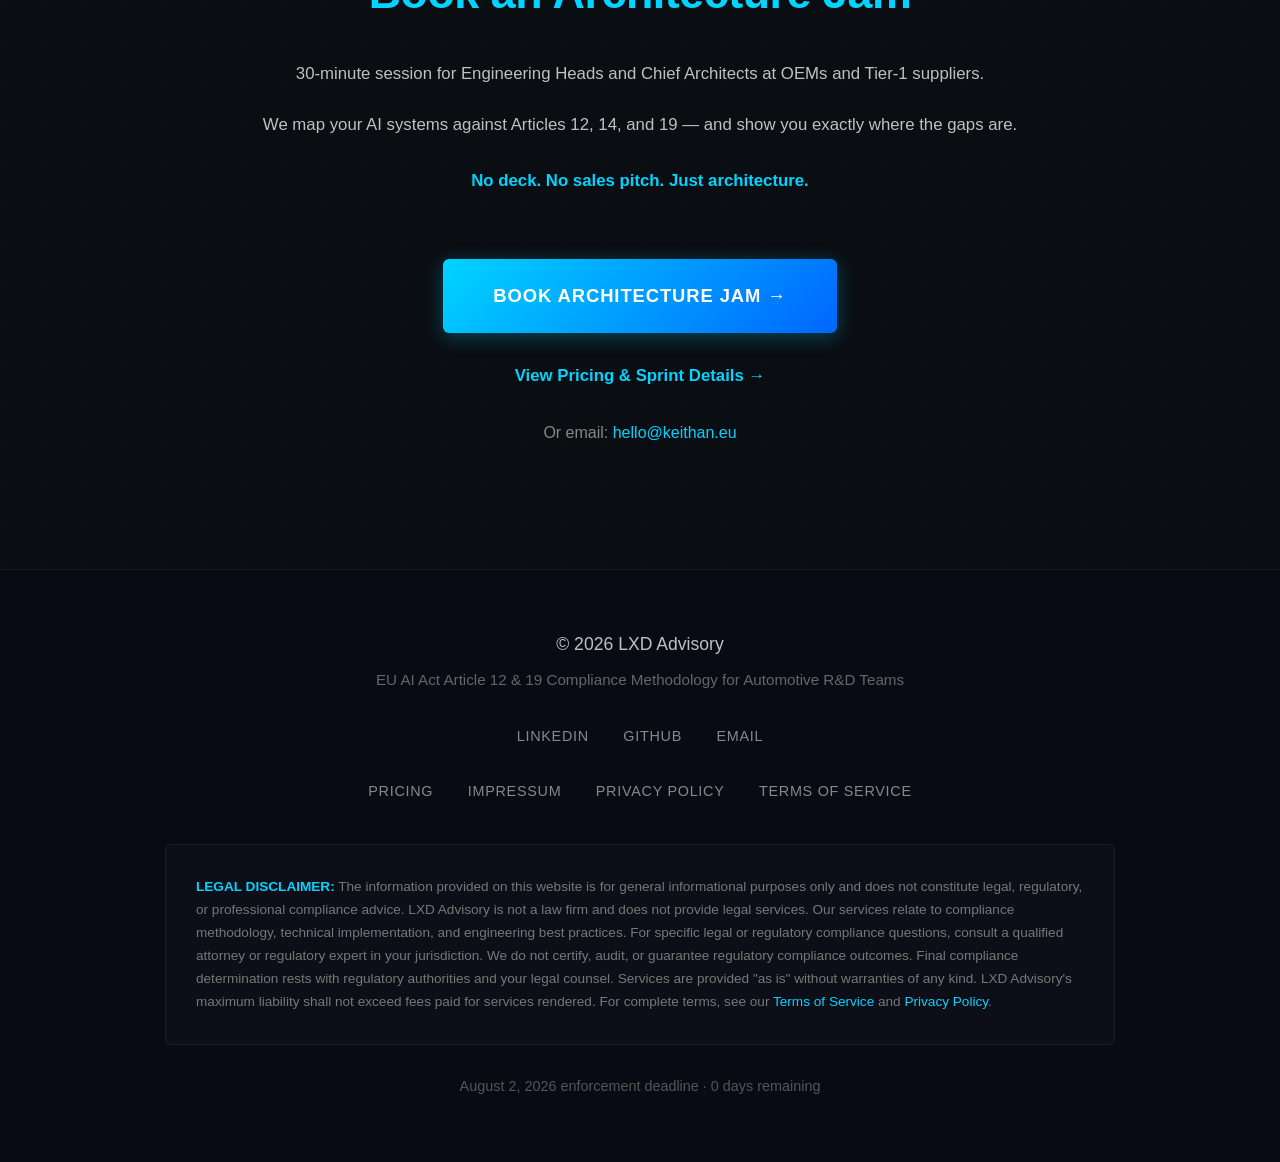
==== commit e1a06942: "index.html" ====
--- a/index.html
+++ b/index.html
@@ -6,66 +6,65 @@
 <title>LXD Advisory — EU AI Act Article 12/19 Compliance Production Sprints</title>
 <style>
     * { margin: 0; padding: 0; box-sizing: border-box; }
-    
+
     body {
         font-family: -apple-system, BlinkMacSystemFont, 'Segoe UI', 'Helvetica Neue', Arial, sans-serif;
         background-color: #0a0d12;
         color: #e0e0e0;
         line-height: 1.6;
-        /* Subtle grid background */
         background-image: radial-gradient(circle at 2px 2px, rgba(255,255,255,0.02) 1px, transparent 0);
         background-size: 40px 40px;
     }
-    
-    /* URGENCY BAR */
+
+    /* ── URGENCY BAR ── */
     .urgency-bar {
-        background: linear-gradient(90deg, rgba(239, 68, 68, 0.2) 0%, rgba(239, 68, 68, 0.4) 50%, rgba(239, 68, 68, 0.2) 100%);
-        border-bottom: 1px solid rgba(239, 68, 68, 0.3);
+        background: linear-gradient(90deg, rgba(239,68,68,.2) 0%, rgba(239,68,68,.4) 50%, rgba(239,68,68,.2) 100%);
+        border-bottom: 1px solid rgba(239,68,68,.3);
         color: #fca5a5;
         text-align: center;
         padding: 10px 20px;
         font-family: 'Courier New', monospace;
         font-weight: 700;
-        font-size: 0.85rem;
+        font-size: .85rem;
         position: sticky;
         top: 0;
         z-index: 1000;
         backdrop-filter: blur(10px);
-        letter-spacing: 0.15em;
-    }
-    
-    /* HERO */
+        letter-spacing: .15em;
+    }
+
+    /* ── HERO ── */
     header {
         background: linear-gradient(135deg, #0a1628 0%, #0d1117 100%);
-        padding: 100px 20px 80px 20px;
+        padding: 100px 20px 80px;
         text-align: center;
         border-bottom: 2px solid #00d4ff;
         position: relative;
     }
-    
+
     header h1 {
         font-size: clamp(2rem, 6vw, 3.8rem);
         margin-bottom: 1.5rem;
         font-weight: 700;
-        letter-spacing: -0.02em;
-        color: #ffffff;
+        letter-spacing: -.02em;
+        color: #fff;
         line-height: 1.1;
     }
-    
+
     header h1 .highlight {
         color: #00d4ff;
         display: block;
-        margin-top: 0.8rem;
-    }
-    
+        margin-top: .8rem;
+    }
+
     .hero-subtitle {
         font-size: clamp(1.1rem, 2.5vw, 1.4rem);
         margin-bottom: 1rem;
         color: #fca5a5;
         font-weight: 600;
-        letter-spacing: 0.05em;
-    }
-    
+        letter-spacing: .05em;
+    }
+
     header p {
         font-size: clamp(1rem, 2.5vw, 1.2rem);
         margin-bottom: 1.5rem;
@@ -74,19 +73,17 @@
         margin-right: auto;
         color: #c0c0c0;
     }
-    
+
     .hero-stats {
         display: flex;
         justify-content: center;
         gap: 40px;
         flex-wrap: wrap;
-        margin: 40px 0 50px 0;
-    }
-    
-    .stat {
-        text-align: center;
-    }
-    
+        margin: 40px 0 50px;
+    }
+
+    .stat { text-align: center; }
+
     .stat-number {
         font-size: 3rem;
         font-weight: 800;
@@ -94,35 +91,35 @@
         display: block;
         font-family: 'Courier New', monospace;
     }
-    
+
     .stat-label {
-        font-size: 0.9rem;
+        font-size: .9rem;
         color: #888;
         text-transform: uppercase;
-        letter-spacing: 0.1em;
-    }
-    
+        letter-spacing: .1em;
+    }
+
     .cta-primary {
         display: inline-block;
         padding: 20px 45px;
         background: linear-gradient(135deg, #00d4ff, #0066ff);
-        color: #ffffff;
+        color: #fff;
         font-weight: 700;
         border-radius: 6px;
         text-decoration: none;
-        transition: 0.3s;
+        transition: .3s;
         margin: 10px;
         font-size: 1.05rem;
-        box-shadow: 0 4px 20px rgba(0, 212, 255, 0.3);
+        box-shadow: 0 4px 20px rgba(0,212,255,.3);
         text-transform: uppercase;
-        letter-spacing: 0.05em;
-    }
-    
+        letter-spacing: .05em;
+    }
+
     .cta-primary:hover {
         transform: translateY(-2px);
-        box-shadow: 0 6px 30px rgba(0, 212, 255, 0.5);
-    }
-    
+        box-shadow: 0 6px 30px rgba(0,212,255,.5);
+    }
+
     .cta-secondary {
         display: inline-block;
         padding: 20px 45px;
@@ -132,64 +129,56 @@
         font-weight: 700;
         border-radius: 6px;
         text-decoration: none;
-        transition: 0.3s;
+        transition: .3s;
         margin: 10px;
         font-size: 1.05rem;
         text-transform: uppercase;
-        letter-spacing: 0.05em;
-    }
-    
-    .cta-secondary:hover {
-        background: rgba(0, 212, 255, 0.1);
-    }
-    
-    /* SECTIONS */
+        letter-spacing: .05em;
+    }
+
+    .cta-secondary:hover { background: rgba(0,212,255,.1); }
+
+    /* ── SECTIONS ── */
     section {
         padding: 80px 20px;
         max-width: 1200px;
         margin: auto;
     }
-    
+
     h2 {
         font-size: clamp(2rem, 4vw, 2.8rem);
         color: #00d4ff;
         margin-bottom: 2rem;
         text-align: center;
         font-weight: 700;
-        letter-spacing: -0.01em;
-    }
-    
+        letter-spacing: -.01em;
+    }
+
     h3 {
         font-size: 1.5rem;
-        color: #ffffff;
+        color: #fff;
         margin-bottom: 1rem;
     }
-    
+
     p {
         max-width: 850px;
-        margin: 0 auto 1.5rem auto;
+        margin: 0 auto 1.5rem;
         color: #c0c0c0;
         text-align: center;
         font-size: 1.05rem;
     }
-    
-    /* PROBLEM SECTION */
+
+    /* ── PROBLEM ── */
     .problem-section {
         background: #0d1117;
-        border-top: 1px solid rgba(255, 255, 255, 0.1);
-        border-bottom: 1px solid rgba(255, 255, 255, 0.1);
-    }
-    
-    .problem-section p {
-        font-size: 1.15rem;
-        line-height: 1.8;
-    }
-    
-    .problem-section strong {
-        color: #00d4ff;
-    }
-    
-    /* DELIVERABLES */
+        border-top: 1px solid rgba(255,255,255,.1);
+        border-bottom: 1px solid rgba(255,255,255,.1);
+    }
+
+    .problem-section p { font-size: 1.15rem; line-height: 1.8; }
+    .problem-section strong { color: #00d4ff; }
+
+    /* ── DELIVERABLES ── */
     .deliverable-box {
         background: #141920;
         border-left: 4px solid #00d4ff;
@@ -198,80 +187,55 @@
         max-width: 800px;
         text-align: left;
     }
-    
-    .deliverable-box h3 {
-        text-align: left;
-        margin-bottom: 25px;
-        color: #00d4ff;
-    }
-    
-    .deliverable-box ul {
-        list-style: none;
-        padding: 0;
-    }
-    
+
+    .deliverable-box h3 { text-align: left; margin-bottom: 25px; color: #00d4ff; }
+    .deliverable-box ul { list-style: none; padding: 0; }
+
     .deliverable-box li {
         padding: 15px 0;
-        border-bottom: 1px solid rgba(255, 255, 255, 0.05);
+        border-bottom: 1px solid rgba(255,255,255,.05);
         font-family: 'Courier New', monospace;
-        font-size: 0.95rem;
+        font-size: .95rem;
         color: #b8b8b8;
     }
-    
-    .deliverable-box li:last-child {
-        border-bottom: none;
-    }
-    
+
+    .deliverable-box li:last-child { border-bottom: none; }
+
     .deliverable-box li::before {
         content: "→ ";
         color: #00d4ff;
         font-weight: bold;
         margin-right: 10px;
     }
-    
-    /* SPRINT PROCESS */
+
+    /* ── SPRINT GRID ── */
     .sprint-grid {
         display: grid;
         grid-template-columns: repeat(auto-fit, minmax(300px, 1fr));
         gap: 30px;
         margin-top: 50px;
     }
-    
+
     .sprint-card {
         background: #141920;
-        border: 1px solid rgba(255, 255, 255, 0.08);
+        border: 1px solid rgba(255,255,255,.08);
         border-radius: 8px;
         padding: 40px 30px;
         text-align: left;
-        transition: 0.3s;
-    }
-    
+        transition: .3s;
+    }
+
     .sprint-card:hover {
         border-color: #00d4ff;
         transform: translateY(-4px);
-        box-shadow: 0 8px 30px rgba(0, 212, 255, 0.15);
-    }
-    
-    .sprint-icon {
-        font-size: 3rem;
-        margin-bottom: 20px;
-        display: block;
-    }
-    
-    .sprint-card h3 {
-        text-align: left;
-        font-size: 1.4rem;
-        margin-bottom: 1rem;
-    }
-    
-    .sprint-card p {
-        text-align: left;
-        font-size: 1rem;
-        margin: 0;
-        line-height: 1.7;
-    }
-    
-    /* TESTIMONIALS */
+        box-shadow: 0 8px 30px rgba(0,212,255,.15);
+    }
+
+    .sprint-icon { font-size: 3rem; margin-bottom: 20px; display: block; }
+    .sprint-card h3 { text-align: left; font-size: 1.4rem; margin-bottom: 1rem; }
+    .sprint-card p  { text-align: left; font-size: 1rem; margin: 0; line-height: 1.7; }
+
+    /* ── TESTIMONIALS ── */
     .testimonial {
         background: #141920;
         border-left: 4px solid #00d4ff;
@@ -281,17 +245,16 @@
         font-style: italic;
         position: relative;
     }
-    
+
     .testimonial::before {
         content: '"';
         font-size: 5rem;
-        color: rgba(0, 212, 255, 0.15);
+        color: rgba(0,212,255,.15);
         position: absolute;
-        top: 20px;
-        left: 20px;
+        top: 20px; left: 20px;
         font-family: Georgia, serif;
     }
-    
+
     .testimonial p {
         text-align: left;
         margin-bottom: 20px;
@@ -299,192 +262,284 @@
         font-size: 1.1rem;
         color: #e0e0e0;
     }
-    
+
     .testimonial-author {
         text-align: right;
-        font-size: 0.95rem;
+        font-size: .95rem;
         color: #888;
         font-style: normal;
         padding-right: 10px;
     }
-    
-    .testimonial-author strong {
-        color: #00d4ff;
-    }
-    
-    /* FREE TOOLS */
+
+    .testimonial-author strong { color: #00d4ff; }
+
+    /* ── FREE TOOLS GRID ── */
     .tools-grid {
         display: grid;
-        grid-template-columns: repeat(auto-fit, minmax(320px, 1fr));
-        gap: 30px;
+        grid-template-columns: repeat(auto-fit, minmax(280px, 1fr));
+        gap: 28px;
         margin-top: 50px;
     }
-    
+
     .tool-card {
         background: #141920;
-        border: 1px solid rgba(255, 255, 255, 0.08);
+        border: 1px solid rgba(255,255,255,.08);
         border-radius: 8px;
         padding: 35px;
         text-align: center;
-        transition: 0.3s;
-    }
-    
+        transition: .3s;
+        display: flex;
+        flex-direction: column;
+        align-items: center;
+    }
+
     .tool-card:hover {
-        border-color: rgba(0, 212, 255, 0.4);
+        border-color: rgba(0,212,255,.4);
         transform: translateY(-3px);
     }
-    
+
+    /* ── PLAYBOOK CARD — featured, wider accent ── */
+    .tool-card.playbook-card {
+        border-color: rgba(0,212,255,.3);
+        background: linear-gradient(145deg, #141920 0%, #0f1a24 100%);
+        position: relative;
+        overflow: hidden;
+    }
+
+    .tool-card.playbook-card::before {
+        content: '';
+        position: absolute;
+        top: 0; left: 0; right: 0;
+        height: 3px;
+        background: linear-gradient(90deg, #00d4ff, #0066ff, #00d4ff);
+    }
+
+    .tool-card.playbook-card:hover {
+        border-color: #00d4ff;
+        box-shadow: 0 8px 40px rgba(0,212,255,.2);
+    }
+
     .badge {
         display: inline-block;
-        background: rgba(0, 212, 255, 0.15);
-        border: 1px solid rgba(0, 212, 255, 0.3);
+        background: rgba(0,212,255,.15);
+        border: 1px solid rgba(0,212,255,.3);
         color: #00d4ff;
         padding: 6px 14px;
         border-radius: 4px;
-        font-size: 0.75rem;
+        font-size: .75rem;
         font-family: 'Courier New', monospace;
-        letter-spacing: 0.08em;
+        letter-spacing: .08em;
         margin-bottom: 20px;
         text-transform: uppercase;
     }
-    
-    .tool-card h3 {
-        font-size: 1.3rem;
-        margin-bottom: 15px;
-        text-align: center;
-    }
-    
+
+    /* NEW: badge for the playbook — gold accent */
+    .badge-playbook {
+        background: rgba(245,158,11,.15);
+        border: 1px solid rgba(245,158,11,.4);
+        color: #f59e0b;
+    }
+
+    .tool-card h3 { font-size: 1.3rem; margin-bottom: 15px; text-align: center; }
+
     .tool-card p {
-        font-size: 0.95rem;
+        font-size: .95rem;
         text-align: center;
         margin-bottom: 25px;
         color: #b8b8b8;
-    }
-    
-    .tool-card a {
+        flex: 1;
+    }
+
+    .tool-card a.tool-link {
         display: inline-block;
         padding: 14px 28px;
-        background: rgba(0, 212, 255, 0.1);
+        background: rgba(0,212,255,.1);
         border: 1px solid #00d4ff;
         color: #00d4ff;
         border-radius: 6px;
         font-weight: 600;
         text-decoration: none;
-        transition: 0.3s;
-        font-size: 0.95rem;
-    }
-    
-    .tool-card a:hover {
-        background: rgba(0, 212, 255, 0.2);
-    }
-    
-    /* URGENCY SECTION */
+        transition: .3s;
+        font-size: .95rem;
+        width: 100%;
+        text-align: center;
+    }
+
+    .tool-card a.tool-link:hover { background: rgba(0,212,255,.2); }
+
+    /* Playbook CTA buttons — stacked */
+    .playbook-ctas {
+        display: flex;
+        flex-direction: column;
+        gap: 10px;
+        width: 100%;
+        margin-top: auto;
+    }
+
+    .btn-playbook-free {
+        display: block;
+        padding: 13px 20px;
+        background: rgba(0,212,255,.1);
+        border: 1px solid #00d4ff;
+        color: #00d4ff;
+        border-radius: 6px;
+        font-weight: 600;
+        text-decoration: none;
+        text-align: center;
+        font-size: .92rem;
+        transition: .3s;
+        cursor: pointer;
+        font-family: inherit;
+    }
+
+    .btn-playbook-free:hover { background: rgba(0,212,255,.2); }
+
+    .btn-playbook-premium {
+        display: block;
+        padding: 13px 20px;
+        background: linear-gradient(135deg, #f59e0b, #d97706);
+        border: none;
+        color: #fff;
+        border-radius: 6px;
+        font-weight: 700;
+        text-decoration: none;
+        text-align: center;
+        font-size: .92rem;
+        transition: .3s;
+        box-shadow: 0 2px 12px rgba(245,158,11,.25);
+    }
+
+    .btn-playbook-premium:hover {
+        background: linear-gradient(135deg, #d97706, #b45309);
+        box-shadow: 0 4px 20px rgba(245,158,11,.4);
+        transform: translateY(-1px);
+    }
+
+    /* Playbook feature mini-list */
+    .playbook-features {
+        list-style: none;
+        width: 100%;
+        margin-bottom: 22px;
+        text-align: left;
+    }
+
+    .playbook-features li {
+        font-size: .84rem;
+        color: #8899aa;
+        padding: 5px 0;
+        border-bottom: 1px solid rgba(255,255,255,.05);
+        display: flex;
+        align-items: flex-start;
+        gap: 8px;
+    }
+
+    .playbook-features li:last-child { border-bottom: none; }
+
+    .playbook-features li::before {
+        content: '→';
+        color: #00d4ff;
+        flex-shrink: 0;
+        font-weight: bold;
+    }
+
+    /* ── URGENCY SECTION ── */
     .urgency-section {
-        background: rgba(239, 68, 68, 0.08);
-        border: 1px solid rgba(239, 68, 68, 0.2);
+        background: rgba(239,68,68,.08);
+        border: 1px solid rgba(239,68,68,.2);
         border-radius: 8px;
         padding: 50px 40px;
         margin: 60px auto;
         max-width: 900px;
         text-align: center;
     }
-    
-    .urgency-section h3 {
-        color: #fca5a5;
-        margin-bottom: 20px;
-        text-align: center;
-        font-size: 1.8rem;
-    }
-    
-    .urgency-section p {
-        color: #d0d0d0;
-        font-size: 1.1rem;
-    }
-    
+
+    .urgency-section h3 { color: #fca5a5; margin-bottom: 20px; text-align: center; font-size: 1.8rem; }
+    .urgency-section p  { color: #d0d0d0; font-size: 1.1rem; }
+
     .countdown {
         font-size: 4rem;
         font-weight: 800;
         color: #ef4444;
         margin: 30px 0;
         font-family: 'Courier New', monospace;
-        text-shadow: 0 0 20px rgba(239, 68, 68, 0.3);
-    }
-    
-    /* FOOTER */
+        text-shadow: 0 0 20px rgba(239,68,68,.3);
+    }
+
+    /* ── FOOTER ── */
     footer {
         background: #0a0a14;
         text-align: center;
-        padding: 60px 20px 40px 20px;
-        border-top: 1px solid rgba(255, 255, 255, 0.05);
-    }
-    
-    .footer-links {
-        margin: 30px 0;
-    }
-    
+        padding: 60px 20px 40px;
+        border-top: 1px solid rgba(255,255,255,.05);
+    }
+
+    .footer-links { margin: 30px 0; }
+
     .footer-links a {
         color: #888;
         text-decoration: none;
         margin: 0 15px;
-        font-size: 0.9rem;
-        transition: 0.3s;
-        letter-spacing: 0.05em;
-    }
-    
-    .footer-links a:hover {
-        color: #00d4ff;
-    }
-    
+        font-size: .9rem;
+        transition: .3s;
+        letter-spacing: .05em;
+    }
+
+    .footer-links a:hover { color: #00d4ff; }
+
     .disclaimer {
         max-width: 950px;
-        margin: 40px auto 20px auto;
+        margin: 40px auto 20px;
         padding: 30px;
-        background: rgba(255, 255, 255, 0.02);
-        border: 1px solid rgba(255, 255, 255, 0.06);
+        background: rgba(255,255,255,.02);
+        border: 1px solid rgba(255,255,255,.06);
         border-radius: 6px;
-        font-size: 0.85rem;
+        font-size: .85rem;
         line-height: 1.7;
         color: #777;
         text-align: left;
     }
-    
-    .disclaimer strong {
-        color: #00d4ff;
-    }
-    
-    /* RESPONSIVE */
+
+    .disclaimer strong { color: #00d4ff; }
+
+    /* ── RESPONSIVE ── */
     @media (max-width: 768px) {
         header h1 { font-size: 2rem; }
         .hero-stats { flex-direction: column; gap: 20px; }
         .stat-number { font-size: 2.5rem; }
-        .cta-primary, .cta-secondary { 
-            display: block; 
-            margin: 15px auto; 
-            max-width: 320px; 
+        .cta-primary, .cta-secondary {
+            display: block;
+            margin: 15px auto;
+            max-width: 320px;
         }
-        .urgency-bar { font-size: 0.7rem; padding: 8px 10px; }
-        .disclaimer { font-size: 0.75rem; padding: 20px; }
+        .urgency-bar { font-size: .7rem; padding: 8px 10px; }
+        .disclaimer { font-size: .75rem; padding: 20px; }
+        .tools-grid { grid-template-columns: 1fr; }
     }
 </style>
 </head>
 <body>
 
-<!-- URGENCY BAR -->
+<!-- ════════════════════════════════════════════
+     URGENCY BAR — live countdown via JS
+════════════════════════════════════════════ -->
 <div class="urgency-bar">
-    ⚠ EU AI ACT ENFORCEMENT: AUGUST 2, 2026 — <span id="days-top">159</span> DAYS REMAINING
+    &#x26A0; EU AI ACT ENFORCEMENT: AUGUST 2, 2026 &mdash; <span id="days-top">0</span> DAYS REMAINING
 </div>
 
-<!-- HERO -->
+<!-- ════════════════════════════════════════════
+     HERO
+════════════════════════════════════════════ -->
 <header>
     <h1>
         We Don't Train Teams on the AI Act.
         <span class="highlight">We Run Production Sprints That Generate It.</span>
     </h1>
-    
+
     <p class="hero-subtitle">For ADAS Engineering Teams at OEMs and Tier-1 Suppliers</p>
-    
-    <p>Your team generates JSON schemas and Technical Files for EU AI Act Articles 12 & 19 in 21 days. Not slide decks. Not homework. Production artifacts that integrate directly into your CI/CD pipeline.</p>
-    
+
+    <p>Your team generates JSON schemas and Technical Files for EU AI Act Articles 12 &amp; 19 in 21 days.
+    Not slide decks. Not homework. Production artifacts that integrate directly into your CI/CD pipeline.</p>
+
     <div class="hero-stats">
         <div class="stat">
             <span class="stat-number">21</span>
@@ -492,181 +547,298 @@
         </div>
         <div class="stat">
             <span class="stat-number">0</span>
-            <span class="stat-label">R&D Delay</span>
+            <span class="stat-label">R&amp;D Delay</span>
         </div>
         <div class="stat">
             <span class="stat-number">100%</span>
             <span class="stat-label">Artifacts</span>
         </div>
     </div>
-    
-    <a class="cta-primary" href="https://calendly.com/hello-keithan/calendly-com-keithan-audit-gap" target="_blank">Book Architecture Jam →</a>
-    <a class="cta-secondary" href="/pricing.html">View Pricing & Details</a>
+
+    <a class="cta-primary" href="https://calendly.com/hello-keithan/calendly-com-keithan-audit-gap" target="_blank" rel="noopener">Book Architecture Jam &rarr;</a>
+    <a class="cta-secondary" href="/pricing_page.html">View Pricing &amp; Details</a>
 </header>
 
-<!-- THE PROBLEM -->
+<!-- ════════════════════════════════════════════
+     THE PROBLEM
+════════════════════════════════════════════ -->
 <section class="problem-section">
     <h2>The Compliance Infrastructure Gap</h2>
     <p>Most ADAS infrastructure teams think they're compliant because they "have logs."</p>
     <p>But Article 12 doesn't ask if you log data. It asks: <strong>"Show me your logging schema that maps to Article 12 requirements."</strong></p>
     <p>That schema doesn't exist.</p>
     <p>Your infrastructure team is waiting for ADAS to define it. ADAS is waiting for compliance to define it. Compliance is waiting for legal. Legal is waiting for IT.</p>
-    <p><strong>Nobody's building it. 159 days until enforcement. The gap won't close itself.</strong></p>
+    <p><strong>Nobody's building it. The gap won't close itself. The August 2026 deadline will not move.</strong></p>
 </section>
 
-<!-- WHAT GETS BUILT -->
+<!-- ════════════════════════════════════════════
+     WHAT GETS BUILT
+════════════════════════════════════════════ -->
 <section>
     <h2>What Gets Generated in 21 Days</h2>
-    <p>This isn't training. It's a <strong>Production Sprint</strong> where your ADAS team generates version-controlled code artifacts your systems consume programmatically.</p>
-    
+    <p>This isn't training. It's a <strong>Production Sprint</strong> where your ADAS team generates version-controlled
+    code artifacts your systems consume programmatically.</p>
+
     <div class="deliverable-box">
         <h3>Production Artifacts (Version-Controlled)</h3>
         <ul>
-            <li>logging_schema_v1.0.json — Article 12-compliant, machine-readable</li>
-            <li>article_12_technical_file.xml — EU-required format, auto-generated</li>
-            <li>esim_configuration.yaml — Infrastructure-as-Code for eSIM/ACSP</li>
-            <li>compliance_validator.py — Automated pre-deployment checks</li>
-            <li>human_oversight_protocol.json — Article 14 procedures as config</li>
-            <li>audit_defense_brief.md — Auto-generated from schema annotations</li>
+            <li>logging_schema_v1.0.json &mdash; Article 12-compliant, machine-readable</li>
+            <li>article_12_technical_file.xml &mdash; EU-required format, auto-generated</li>
+            <li>esim_configuration.yaml &mdash; Infrastructure-as-Code for eSIM/ACSP</li>
+            <li>compliance_validator.py &mdash; Automated pre-deployment checks</li>
+            <li>human_oversight_protocol.json &mdash; Article 14 procedures as config</li>
+            <li>audit_defense_brief.md &mdash; Auto-generated from schema annotations</li>
         </ul>
     </div>
-    
-    <p style="margin-top: 40px; font-size: 1.1rem;">These integrate directly into your CI/CD pipeline. When your ADAS model version increments, your schemas update automatically.</p>
-    
-    <div style="text-align: center; margin-top: 50px;">
-        <a class="cta-primary" href="https://calendly.com/hello-keithan/calendly-com-keithan-audit-gap" target="_blank">Book Architecture Jam →</a>
+
+    <p style="margin-top:40px; font-size:1.1rem;">These integrate directly into your CI/CD pipeline. When your ADAS model version increments, your schemas update automatically.</p>
+
+    <div style="text-align:center; margin-top:50px;">
+        <a class="cta-primary" href="https://calendly.com/hello-keithan/calendly-com-keithan-audit-gap" target="_blank" rel="noopener">Book Architecture Jam &rarr;</a>
     </div>
 </section>
 
-<!-- THE 21-DAY PROCESS -->
-<section style="background: #0d1117;">
-    <h2>The 21-Day Production Sprint</h2>
-    <p>Three half-day sessions across three weeks. Your team produces artifacts during sessions — not as homework after.</p>
-    
-    <div class="sprint-grid">
-        <div class="sprint-card">
-            <span class="sprint-icon">📐</span>
-            <h3>Week 1: Schema Generation</h3>
-            <p>Your ADAS team generates baseline JSON schema for Article 12. Define data types, field mappings, retention policies as code. Initialize Technical File structure in your repo.</p>
+<!-- ════════════════════════════════════════════
+     THE 21-DAY PROCESS
+════════════════════════════════════════════ -->
+<section style="background:#0d1117; max-width:100%; padding:80px 20px;">
+    <div style="max-width:1200px; margin:auto;">
+        <h2>The 21-Day Production Sprint</h2>
+        <p>Three half-day sessions across three weeks. Your team produces artifacts during sessions &mdash; not as homework after.</p>
+
+        <div class="sprint-grid">
+            <div class="sprint-card">
+                <span class="sprint-icon">&#x1F4D0;</span>
+                <h3>Week 1: Schema Generation</h3>
+                <p>Your ADAS team generates baseline JSON schema for Article 12. Define data types, field mappings, retention policies as code. Initialize Technical File structure in your repo.</p>
+            </div>
+            <div class="sprint-card">
+                <span class="sprint-icon">&#x1F527;</span>
+                <h3>Week 2: Validation &amp; Refinement</h3>
+                <p>Iterate schema based on mock audit feedback. Add validation rules. Generate Article 19 log control policies as configuration. Build automated compliance checks.</p>
+            </div>
+            <div class="sprint-card">
+                <span class="sprint-icon">&#x1F680;</span>
+                <h3>Week 3: CI/CD Integration</h3>
+                <p>Integrate schemas into deployment pipeline. Configure eSIM/ACSP to consume schemas programmatically. Generate Technical Files automatically from schema annotations.</p>
+            </div>
         </div>
-        
-        <div class="sprint-card">
-            <span class="sprint-icon">🔧</span>
-            <h3>Week 2: Validation & Refinement</h3>
-            <p>Iterate schema based on mock audit feedback. Add validation rules. Generate Article 19 log control policies as configuration. Build automated compliance checks.</p>
-        </div>
-        
-        <div class="sprint-card">
-            <span class="sprint-icon">🚀</span>
-            <h3>Week 3: CI/CD Integration</h3>
-            <p>Integrate schemas into deployment pipeline. Configure eSIM/ACSP to consume schemas programmatically. Generate Technical Files automatically from schema annotations.</p>
-        </div>
     </div>
 </section>
 
-<!-- SOCIAL PROOF -->
+<!-- ════════════════════════════════════════════
+     SOCIAL PROOF
+════════════════════════════════════════════ -->
 <section>
     <h2>What Engineering Heads Say</h2>
-    
+
     <div class="testimonial">
-        <p>LXD Advisory didn't just train our team — they built the methodology we now use across our entire ADAS portfolio. Three weeks to audit-ready documentation. We expected a course. We got a capability.</p>
-        <div class="testimonial-author">— <strong>VP Engineering</strong>, Tier-1 Automotive Supplier, Germany</div>
-    </div>
-    
+        <p>LXD Advisory didn't just train our team &mdash; they built the methodology we now use across our entire ADAS portfolio.
+        Three weeks to audit-ready documentation. We expected a course. We got a capability.</p>
+        <div class="testimonial-author">&mdash; <strong>VP Engineering</strong>, Tier-1 Automotive Supplier, Germany</div>
+    </div>
+
     <div class="testimonial">
-        <p>We had ASPICE L3 in place but no idea how it mapped to the AI Act. The mapping engagement showed us we were 60% there already. We built only the delta. Saved us months.</p>
-        <div class="testimonial-author">— <strong>Chief Architect</strong>, Automotive AI Startup, Munich</div>
+        <p>We had ASPICE L3 in place but no idea how it mapped to the AI Act. The mapping engagement showed us we were 60% there already.
+        We built only the delta. Saved us months.</p>
+        <div class="testimonial-author">&mdash; <strong>Chief Architect</strong>, Automotive AI Startup, Munich</div>
     </div>
 </section>
 
-<!-- FREE TOOLS -->
-<section id="tools" style="background: #0d1117;">
-    <h2>Free Tools & Templates</h2>
-    <p>Prove to yourself we understand the technical depth before booking anything.</p>
-    
-    <div class="tools-grid">
-        <div class="tool-card">
-            <div class="badge">Interactive Tool</div>
-            <h3>Article 12/19 Readiness Scorecard</h3>
-            <p>10-question diagnostic for OTA infrastructure teams. Instant score, gap analysis, recommended action plan. 3 minutes.</p>
-            <a href="https://keithan-c.github.io/scorecard/" target="_blank">Take the Scorecard →</a>
+<!-- ════════════════════════════════════════════
+     FREE TOOLS & RESOURCES
+     Playbook card added as a featured resource
+════════════════════════════════════════════ -->
+<section id="tools" style="background:#0d1117; max-width:100%; padding:80px 20px;">
+    <div style="max-width:1200px; margin:auto;">
+        <h2>Free Tools &amp; Resources</h2>
+        <p>Prove to yourself we understand the technical depth before booking anything.</p>
+
+        <div class="tools-grid">
+
+            <!-- ── CARD 1: Scorecard ── -->
+            <div class="tool-card">
+                <div class="badge">Interactive Tool</div>
+                <h3>Article 12/19 Readiness Scorecard</h3>
+                <p>10-question diagnostic for OTA infrastructure teams. Instant score, gap analysis, recommended action plan. 3 minutes.</p>
+                <a href="https://keithan-c.github.io/scorecard/" target="_blank" rel="noopener" class="tool-link">Take the Scorecard &rarr;</a>
+            </div>
+
+            <!-- ── CARD 2: Checklist ── -->
+            <div class="tool-card">
+                <div class="badge">Living Checklist</div>
+                <h3>46-Item Compliance Tracker</h3>
+                <p>Interactive checklist for infrastructure and ADAS teams. Progress saves automatically. Flag blockers. Export status.</p>
+                <a href="https://keithan-c.github.io/ai-act-article-12-19-checklist/" target="_blank" rel="noopener" class="tool-link">Access Checklist &rarr;</a>
+            </div>
+
+            <!-- ── CARD 3: GitHub Schema ── -->
+            <div class="tool-card">
+                <div class="badge">GitHub Template</div>
+                <h3>ADAS Logging Schema</h3>
+                <p>Article 12-compliant logging schema template. Maps each data field to specific compliance requirements. Fork and customize.</p>
+                <a href="https://github.com/Keithan-C/adas-logging-schema-template" target="_blank" rel="noopener" class="tool-link">View on GitHub &rarr;</a>
+            </div>
+
+            <!-- ══════════════════════════════════════════
+                 CARD 4: AI Governance Playbook — FEATURED
+                 Full-width across the grid on its own row
+            ══════════════════════════════════════════ -->
+            <div class="tool-card playbook-card" style="grid-column: 1 / -1;">
+                <div style="display:flex; align-items:center; gap:10px; margin-bottom:20px; flex-wrap:wrap; justify-content:center;">
+                    <div class="badge badge-playbook">New &mdash; Free + Premium</div>
+                    <div class="badge">Interactive Playbook</div>
+                </div>
+
+                <h3 style="font-size:1.5rem; margin-bottom:10px;">
+                    AI Governance Playbook for ADAS Teams
+                </h3>
+
+                <p style="max-width:720px; margin-bottom:20px; font-size:1rem; color:#aab8c8;">
+                    A complete EU AI Act compliance framework for ADAS engineering teams &mdash;
+                    from risk classification to governance checkpoints.
+                    Covers Articles 9&ndash;15, Annex IV Technical File requirements,
+                    the documentation gap most teams discover late, and a full RACI matrix.
+                    Free to read online. Premium templates available.
+                </p>
+
+                <!-- Feature list -->
+                <ul class="playbook-features" style="max-width:720px; margin-bottom:24px;">
+                    <li>Risk classification table for 8 ADAS components (pedestrian detection, DMS, AEB, LKA&hellip;)</li>
+                    <li>Split-screen gap analysis: What teams have vs. what homologation asks for</li>
+                    <li>Interactive governance checkpoints across 5 development stages</li>
+                    <li>Full RACI matrix: 10 compliance activities &times; 7 engineering roles</li>
+                    <li>Premium: Annex IV JSON schema, Art. 12 logging implementation, CI/CD validator configs</li>
+                </ul>
+
+                <!-- Two CTAs side by side -->
+                <div style="display:flex; gap:14px; flex-wrap:wrap; justify-content:center; width:100%; max-width:520px;">
+                    <a
+                        href="https://lxdadvisory.de/ai-governance-playbook-v2.html"
+                        class="btn-playbook-free"
+                        target="_blank"
+                        rel="noopener"
+                        style="flex:1; min-width:200px;"
+                    >
+                        &#x1F4D6; Read Free Playbook &rarr;
+                    </a>
+                    <a
+                        href="https://buy.stripe.com/3cIdRbdwsfNmfsD1dX87K00"
+                        class="btn-playbook-premium"
+                        target="_blank"
+                        rel="noopener"
+                        style="flex:1; min-width:200px;"
+                    >
+                        &#x1F512; Unlock Premium &rarr;
+                    </a>
+                </div>
+
+                <p style="font-size:.78rem; color:#556; margin-top:14px; text-align:center;">
+                    Free edition includes all 6 sections &middot; Premium adds production-ready JSON schemas &amp; CI/CD configs
+                </p>
+            </div>
+            <!-- /playbook card -->
+
         </div>
-        
-        <div class="tool-card">
-            <div class="badge">Living Checklist</div>
-            <h3>46-Item Compliance Tracker</h3>
-            <p>Interactive checklist for infrastructure and ADAS teams. Progress saves automatically. Flag blockers. Export status.</p>
-            <a href="https://keithan-c.github.io/ai-act-article-12-19-checklist/" target="_blank">Access Checklist →</a>
-        </div>
-        
-        <div class="tool-card">
-            <div class="badge">GitHub Template</div>
-            <h3>ADAS Logging Schema</h3>
-            <p>Article 12-compliant logging schema template. Maps each data field to specific compliance requirements. Fork and customize.</p>
-            <a href="https://github.com/Keithan-C/adas-logging-schema-template" target="_blank">View on GitHub →</a>
-        </div>
     </div>
 </section>
 
-<!-- URGENCY -->
+<!-- ════════════════════════════════════════════
+     URGENCY
+════════════════════════════════════════════ -->
 <section>
     <div class="urgency-section">
         <h3>The Window Is Closing</h3>
-        <div class="countdown" id="countdown">159 DAYS</div>
-        <p>A 21-day sprint started today finishes mid-March. That leaves ~4.5 months to scale to other teams and complete documentation across your systems portfolio.</p>
-        <p style="margin-top: 20px;"><strong>Teams that started in Q4 2025 are finishing their first pilots now. Everyone else is behind.</strong></p>
-        <p style="margin-top: 20px; font-size: 1rem; color: #888;">The margin is gone. The window to debate has closed.</p>
-        <a class="cta-primary" href="https://calendly.com/hello-keithan/calendly-com-keithan-audit-gap" target="_blank" style="margin-top: 35px;">Book Your Sprint Slot →</a>
+        <div class="countdown" id="countdown">0 DAYS</div>
+        <p>A 21-day sprint started today finishes in three weeks. That leaves months to scale to other teams and
+        complete documentation across your systems portfolio.</p>
+        <p style="margin-top:20px;"><strong>Teams that started in Q4 2025 are finishing their first pilots now. Everyone else is behind.</strong></p>
+        <p style="margin-top:20px; font-size:1rem; color:#888;">The margin is gone. The window to debate has closed.</p>
+        <a class="cta-primary" href="https://calendly.com/hello-keithan/calendly-com-keithan-audit-gap" target="_blank" rel="noopener" style="margin-top:35px;">Book Your Sprint Slot &rarr;</a>
     </div>
 </section>
 
-<!-- FINAL CTA -->
-<section style="text-align: center; padding: 100px 20px;">
+<!-- ════════════════════════════════════════════
+     FINAL CTA
+════════════════════════════════════════════ -->
+<section style="text-align:center; padding:100px 20px;">
     <h2>Book an Architecture Jam</h2>
     <p>30-minute session for Engineering Heads and Chief Architects at OEMs and Tier-1 suppliers.</p>
-    <p>We map your AI systems against Articles 12, 14, and 19 — and show you exactly where the gaps are.</p>
-    <p style="font-weight: 600; color: #00d4ff; margin-top: 30px;">No deck. No sales pitch. Just architecture.</p>
-    <a class="cta-primary" href="https://calendly.com/hello-keithan/calendly-com-keithan-audit-gap" target="_blank" style="font-size: 1.15rem; padding: 22px 50px; margin-top: 40px;">Book Architecture Jam →</a>
-    <p style="margin-top: 20px;"><a href="/pricing.html" style="color: #00d4ff; text-decoration: none; font-weight: 600;">View Pricing & Sprint Details →</a></p>
-    <p style="margin-top: 30px; font-size: 1rem; color: #888;">Or email: <a href="/cdn-cgi/l/email-protection#0d65686161624d66686479656c63236878" style="color: #00d4ff; text-decoration: none;"><span class="__cf_email__" data-cfemail="fd9598919192bd96989489959c93d39888">[email&#160;protected]</span></a></p>
+    <p>We map your AI systems against Articles 12, 14, and 19 &mdash; and show you exactly where the gaps are.</p>
+    <p style="font-weight:600; color:#00d4ff; margin-top:30px;">No deck. No sales pitch. Just architecture.</p>
+    <a class="cta-primary" href="https://calendly.com/hello-keithan/calendly-com-keithan-audit-gap" target="_blank" rel="noopener" style="font-size:1.15rem; padding:22px 50px; margin-top:40px;">Book Architecture Jam &rarr;</a>
+    <p style="margin-top:20px;">
+        <a href="/pricing_page.html" style="color:#00d4ff; text-decoration:none; font-weight:600;">View Pricing &amp; Sprint Details &rarr;</a>
+    </p>
+    <p style="margin-top:30px; font-size:1rem; color:#888;">
+        Or email: <a href="mailto&#58;hello&#64;keithan&#46;eu" style="color:#00d4ff; text-decoration:none;">hello&#64;keithan.eu</a>
+    </p>
 </section>
 
-<!-- FOOTER -->
+<!-- ════════════════════════════════════════════
+     FOOTER
+════════════════════════════════════════════ -->
 <footer>
-    <p style="font-size: 1.1rem; margin-bottom: 10px;">&copy; 2026 LXD Advisory</p>
-    <p style="font-size: 0.95rem; color: #666; margin-bottom: 30px;">EU AI Act Article 12 & 19 Compliance Methodology for Automotive R&D Teams</p>
-    
+    <p style="font-size:1.1rem; margin-bottom:10px;">&copy; 2026 LXD Advisory</p>
+    <p style="font-size:.95rem; color:#666; margin-bottom:30px;">EU AI Act Article 12 &amp; 19 Compliance Methodology for Automotive R&amp;D Teams</p>
+
     <div class="footer-links">
-        <a href="https://www.linkedin.com/in/keithan-cokbilir-b929a830" target="_blank">LINKEDIN</a>
-        <a href="https://github.com/Keithan-C" target="_blank">GITHUB</a>
-        <a href="/cdn-cgi/l/email-protection#3c54595050537c57595548545d52125949">EMAIL</a>
-    </div>
-    
-    <div class="footer-links" style="margin-top: 15px;">
-        <a href="/pricing.html">PRICING</a>
+        <a href="https://www.linkedin.com/in/keithan-cokbilir-b929a830" target="_blank" rel="noopener">LINKEDIN</a>
+        <a href="https://github.com/Keithan-C" target="_blank" rel="noopener">GITHUB</a>
+        <a href="mailto&#58;hello&#64;keithan&#46;eu">EMAIL</a>
+    </div>
+
+    <div class="footer-links" style="margin-top:15px;">
+        <a href="/pricing_page.html">PRICING</a>
         <a href="/impressum.html">IMPRESSUM</a>
         <a href="/privacy-policy.html">PRIVACY POLICY</a>
         <a href="/terms-of-service.html">TERMS OF SERVICE</a>
     </div>
-    
+
     <div class="disclaimer">
-        <strong>LEGAL DISCLAIMER:</strong> The information provided on this website is for general informational purposes only and does not constitute legal, regulatory, or professional compliance advice. LXD Advisory is not a law firm and does not provide legal services. Our services relate to compliance methodology, technical implementation, and engineering best practices. For specific legal or regulatory compliance questions, consult a qualified attorney or regulatory expert in your jurisdiction. We do not certify, audit, or guarantee regulatory compliance outcomes. Final compliance determination rests with regulatory authorities and your legal counsel. Services are provided "as is" without warranties of any kind. LXD Advisory's maximum liability shall not exceed fees paid for services rendered. For complete terms, see our <a href="/terms-of-service.html" style="color: #00d4ff; text-decoration: none;">Terms of Service</a> and <a href="/privacy-policy.html" style="color: #00d4ff; text-decoration: none;">Privacy Policy</a>.
-    </div>
-    
-    <p style="margin-top: 30px; font-size: 0.9rem; color: #555;">
-        August 2, 2026 enforcement deadline · <span id="footer-days">159</span> days remaining
+        <strong>LEGAL DISCLAIMER:</strong> The information provided on this website is for general informational purposes
+        only and does not constitute legal, regulatory, or professional compliance advice. LXD Advisory is not a law firm
+        and does not provide legal services. Our services relate to compliance methodology, technical implementation, and
+        engineering best practices. For specific legal or regulatory compliance questions, consult a qualified attorney or
+        regulatory expert in your jurisdiction. We do not certify, audit, or guarantee regulatory compliance outcomes.
+        Final compliance determination rests with regulatory authorities and your legal counsel. Services are provided
+        "as is" without warranties of any kind. LXD Advisory's maximum liability shall not exceed fees paid for services
+        rendered. For complete terms, see our
+        <a href="/terms-of-service.html" style="color:#00d4ff; text-decoration:none;">Terms of Service</a> and
+        <a href="/privacy-policy.html" style="color:#00d4ff; text-decoration:none;">Privacy Policy</a>.
+    </div>
+
+    <p style="margin-top:30px; font-size:.9rem; color:#555;">
+        August 2, 2026 enforcement deadline &middot; <span id="footer-days">0</span> days remaining
     </p>
 </footer>
 
-<script data-cfasync="false" src="/cdn-cgi/scripts/5c5dd728/cloudflare-static/email-decode.min.js"></script><script>
-// Dynamic countdown update
-function updateCountdown() {
-    const deadline = new Date('2026-08-02');
-    const now = new Date();
-    const days = Math.ceil((deadline - now) / (1000 * 60 * 60 * 24));
-    
-    const countdownEl = document.getElementById('countdown');
-    const footerDaysEl = document.getElementById('footer-days');
-    const daysTopEl = document.getElementById('days-top');
-    
-    if (countdownEl) countdownEl.textContent =
+<!-- ════════════════════════════════════════════
+     JAVASCRIPT — Live countdown (no Cloudflare email obfuscation)
+════════════════════════════════════════════ -->
+<script>
+(function() {
+    function updateCountdown() {
+        var deadline = new Date('2026-08-02T00:00:00Z');
+        var now      = new Date();
+        var days     = Math.max(0, Math.ceil((deadline - now) / (1000 * 60 * 60 * 24)));
+
+        var els = ['countdown', 'footer-days', 'days-top'];
+        els.forEach(function(id) {
+            var el = document.getElementById(id);
+            if (!el) return;
+            if (id === 'countdown') {
+                el.textContent = days + ' DAYS';
+            } else {
+                el.textContent = days;
+            }
+        });
+    }
+
+    updateCountdown();
+    setInterval(updateCountdown, 60000);
+})();
+</script>
+
+</body>
+</html>
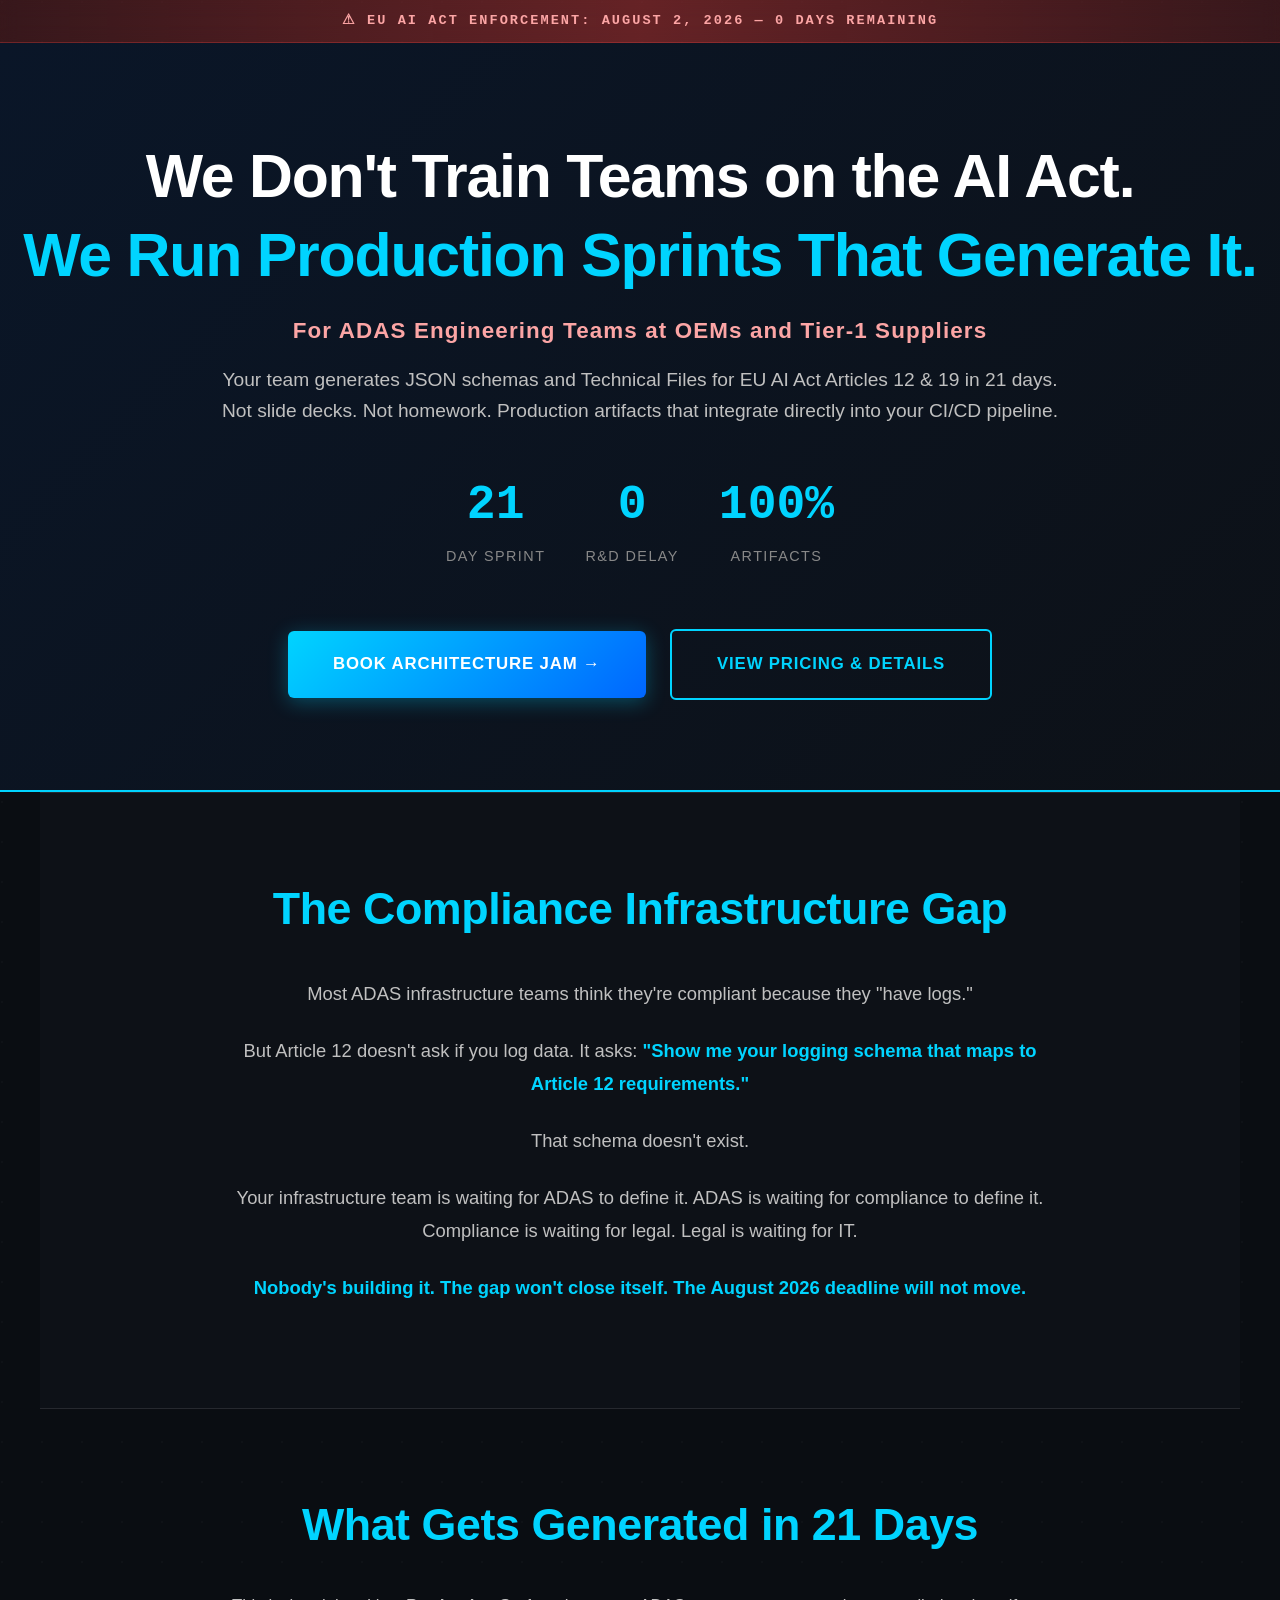
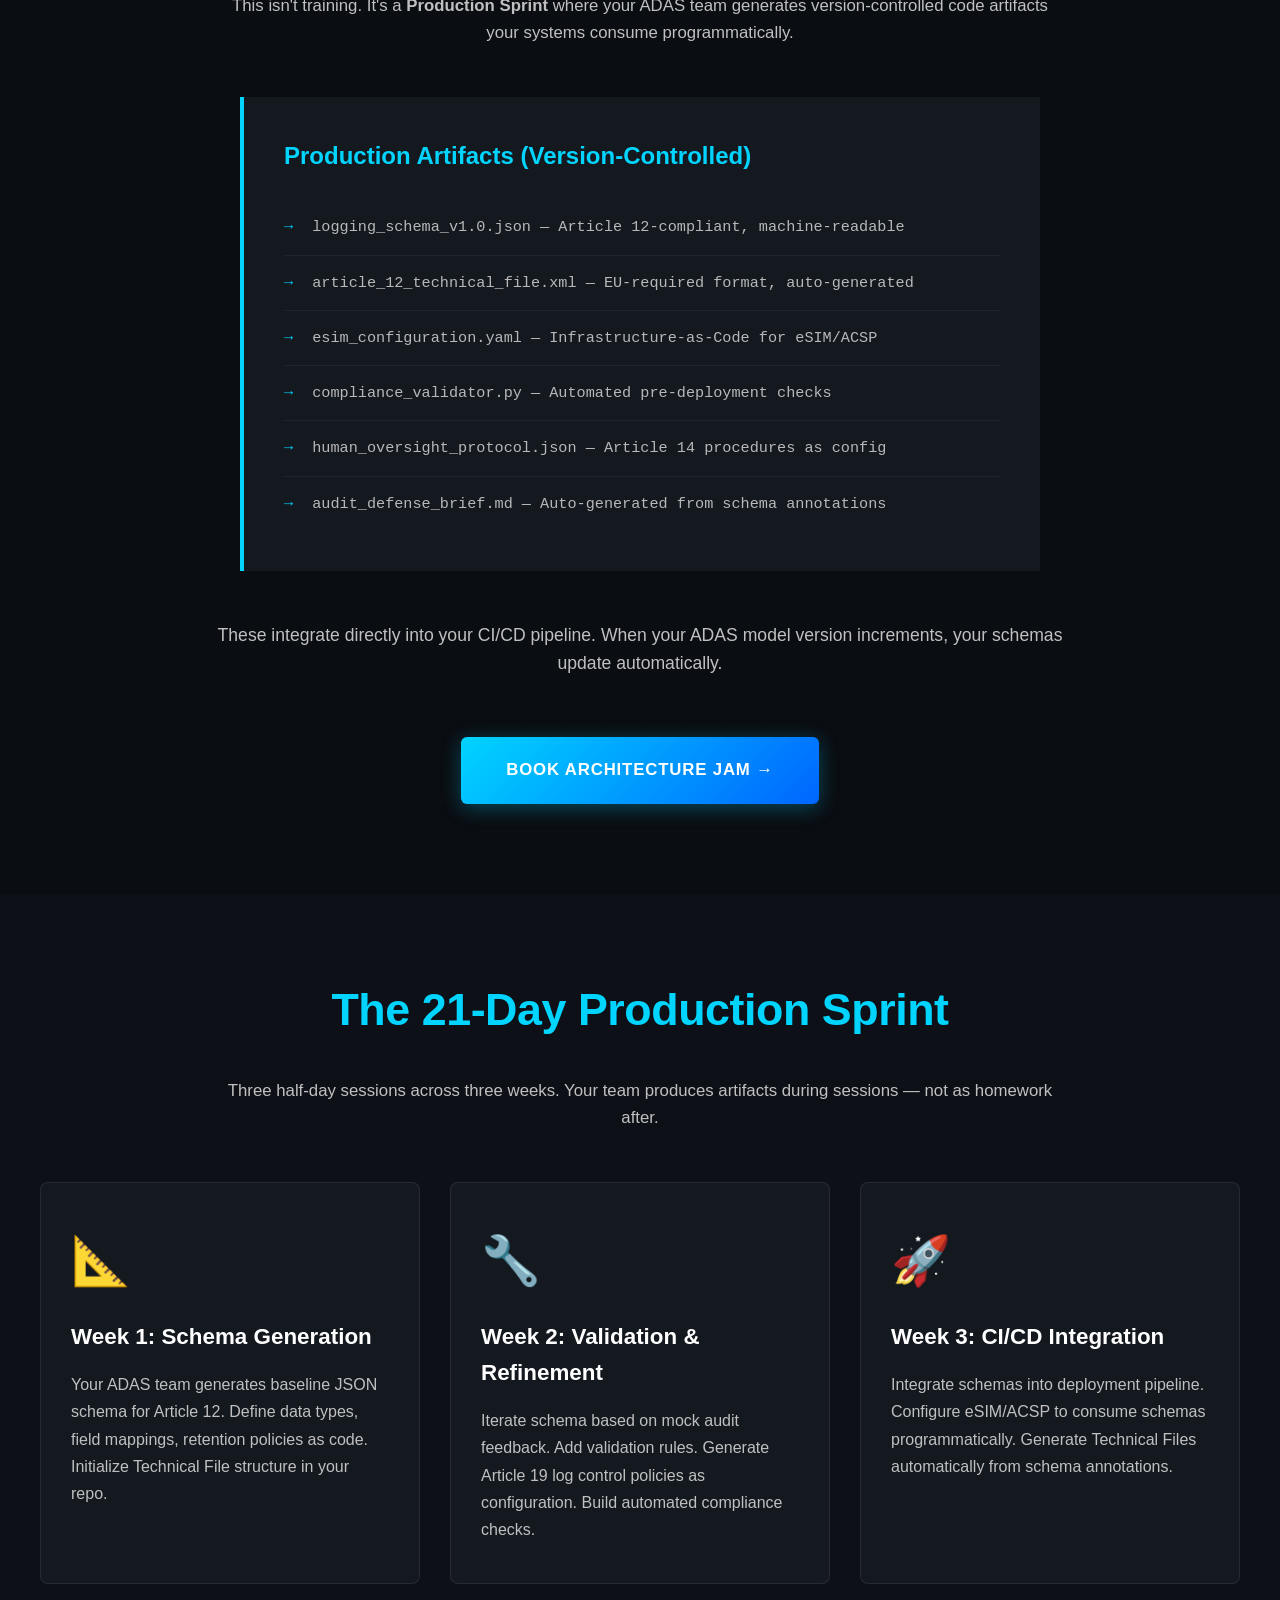
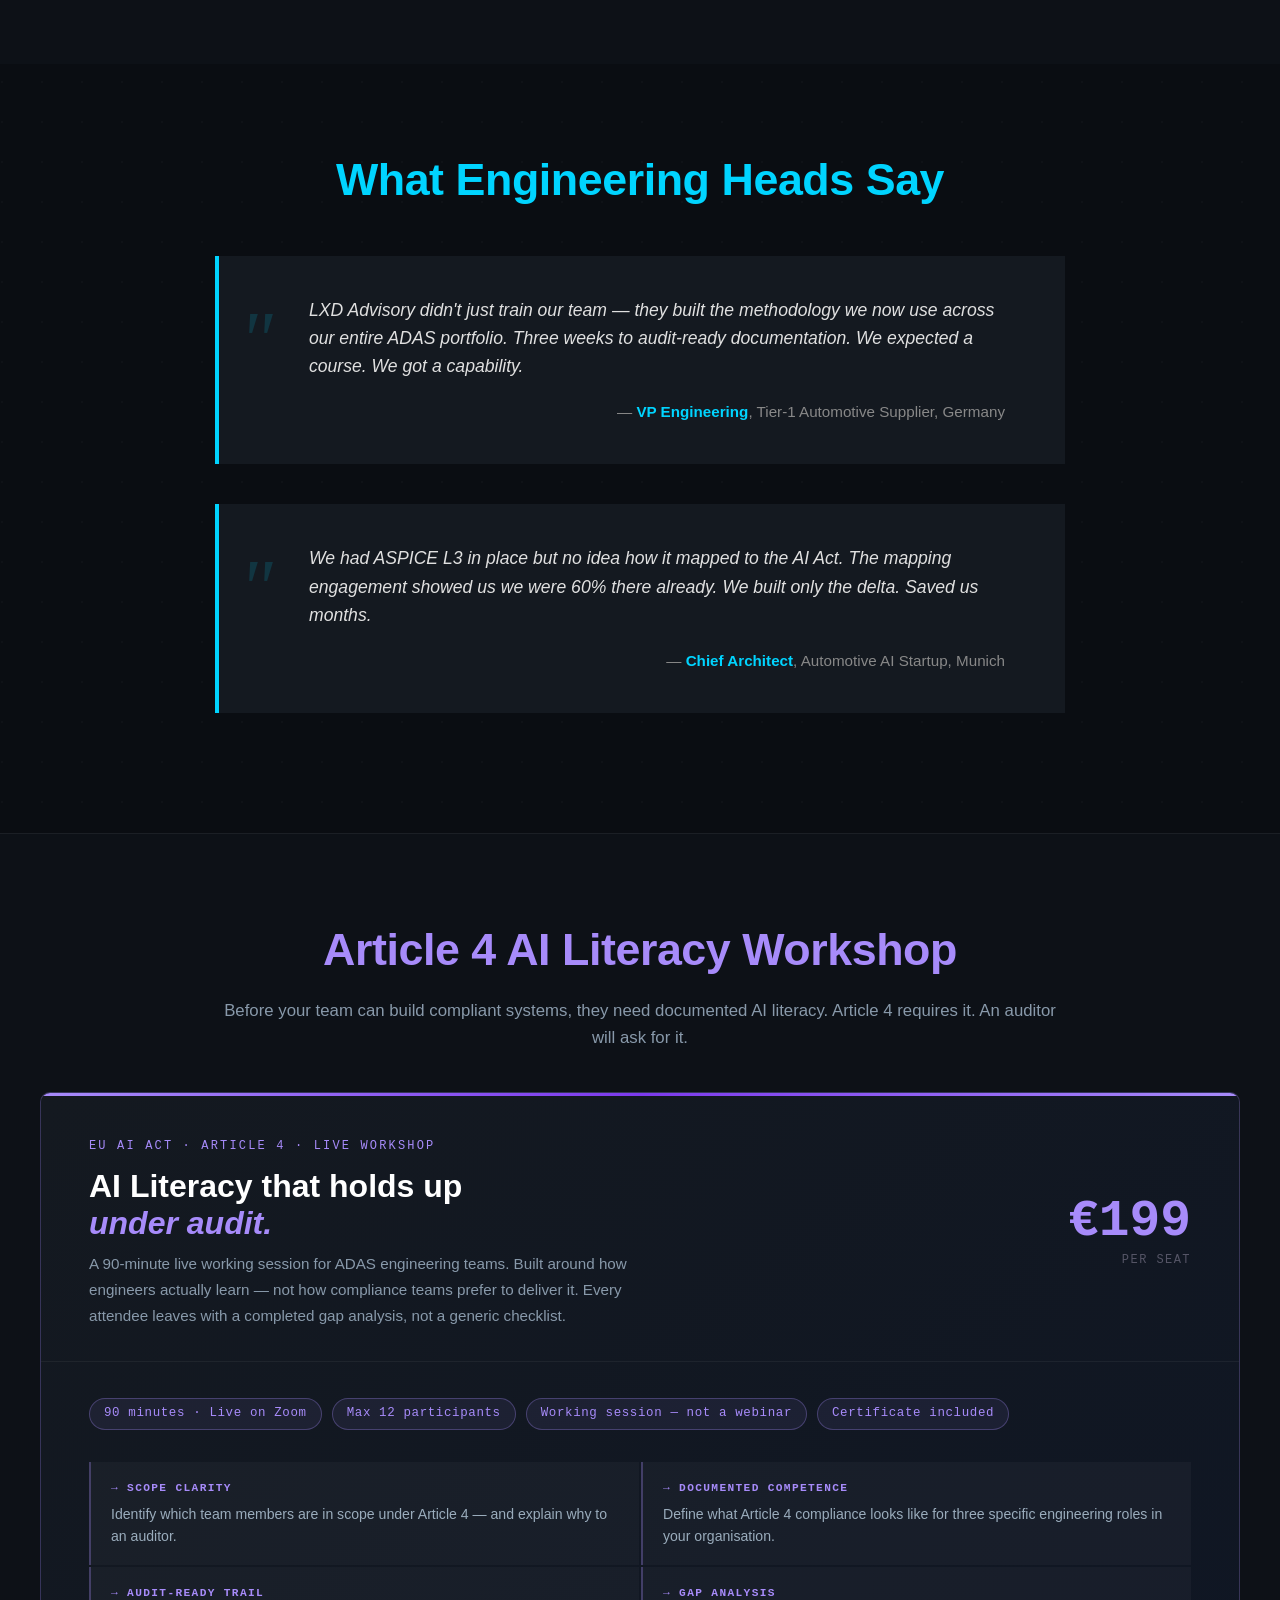
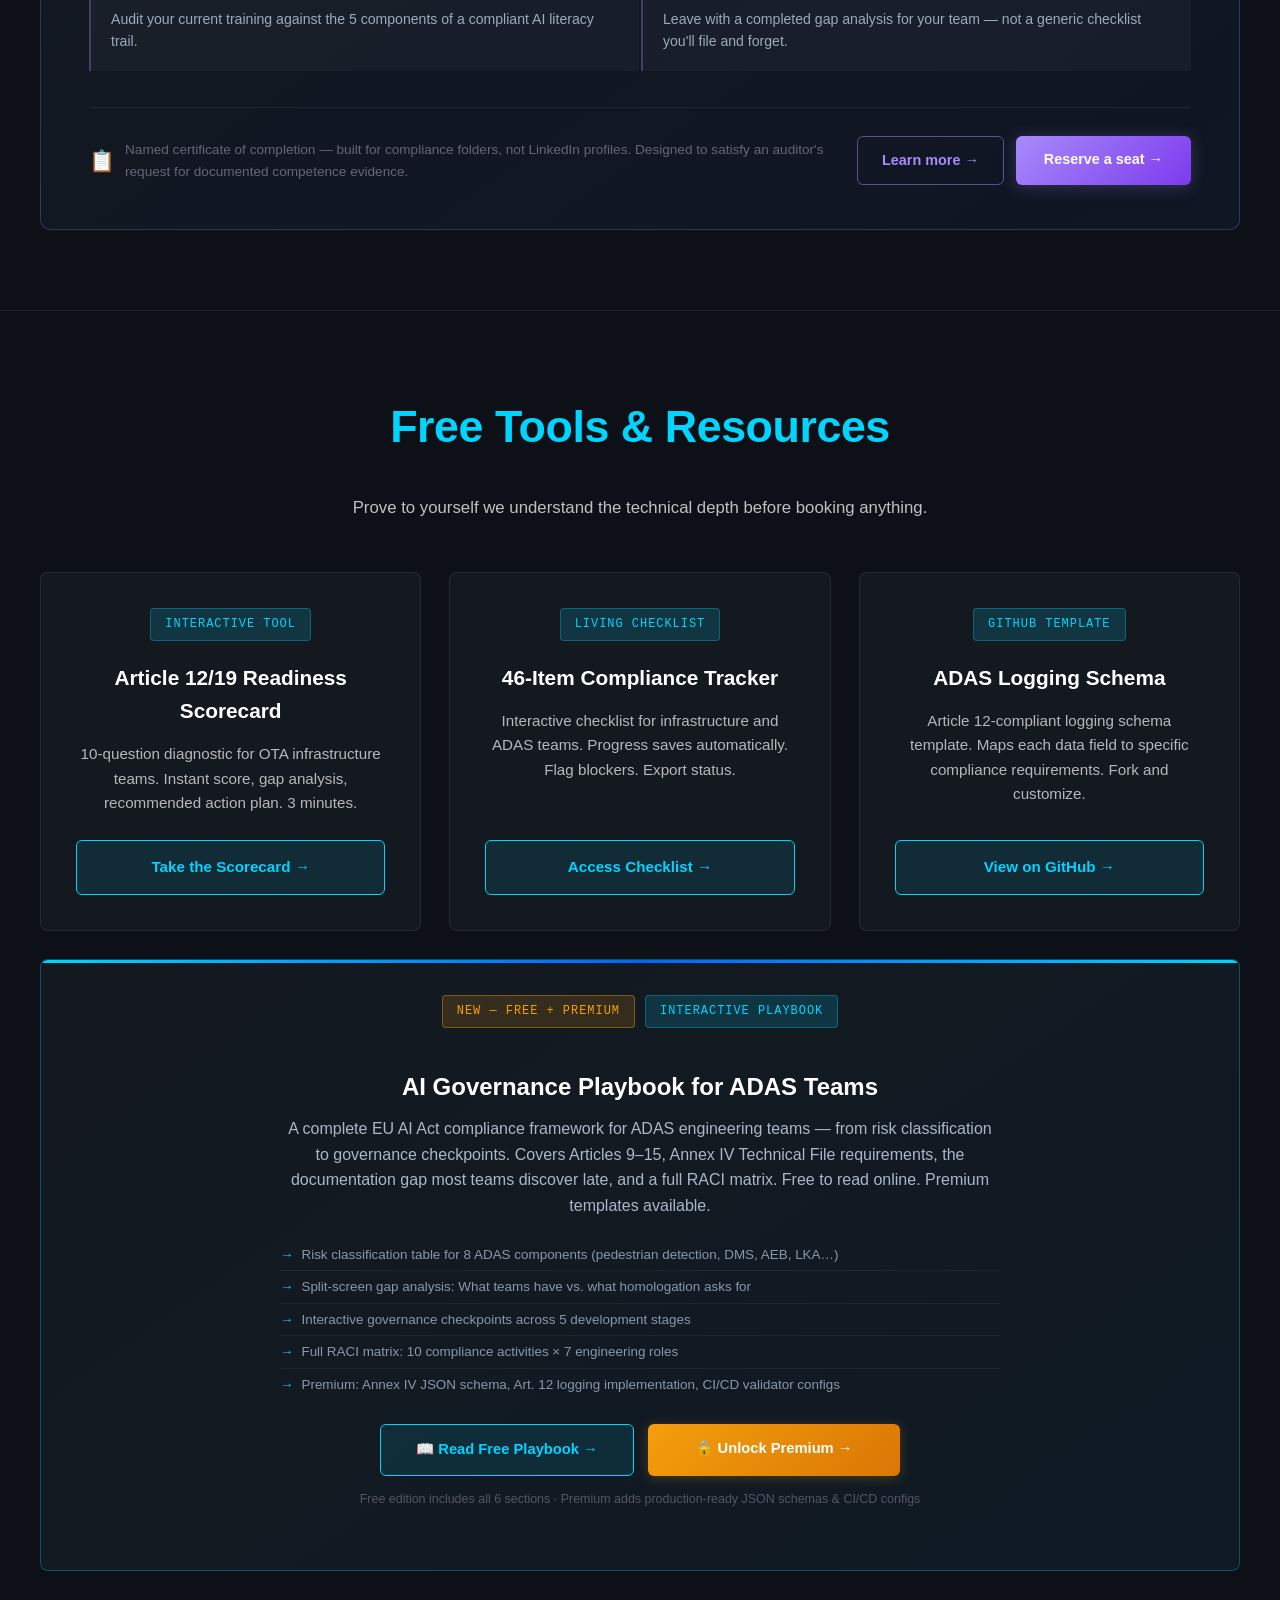
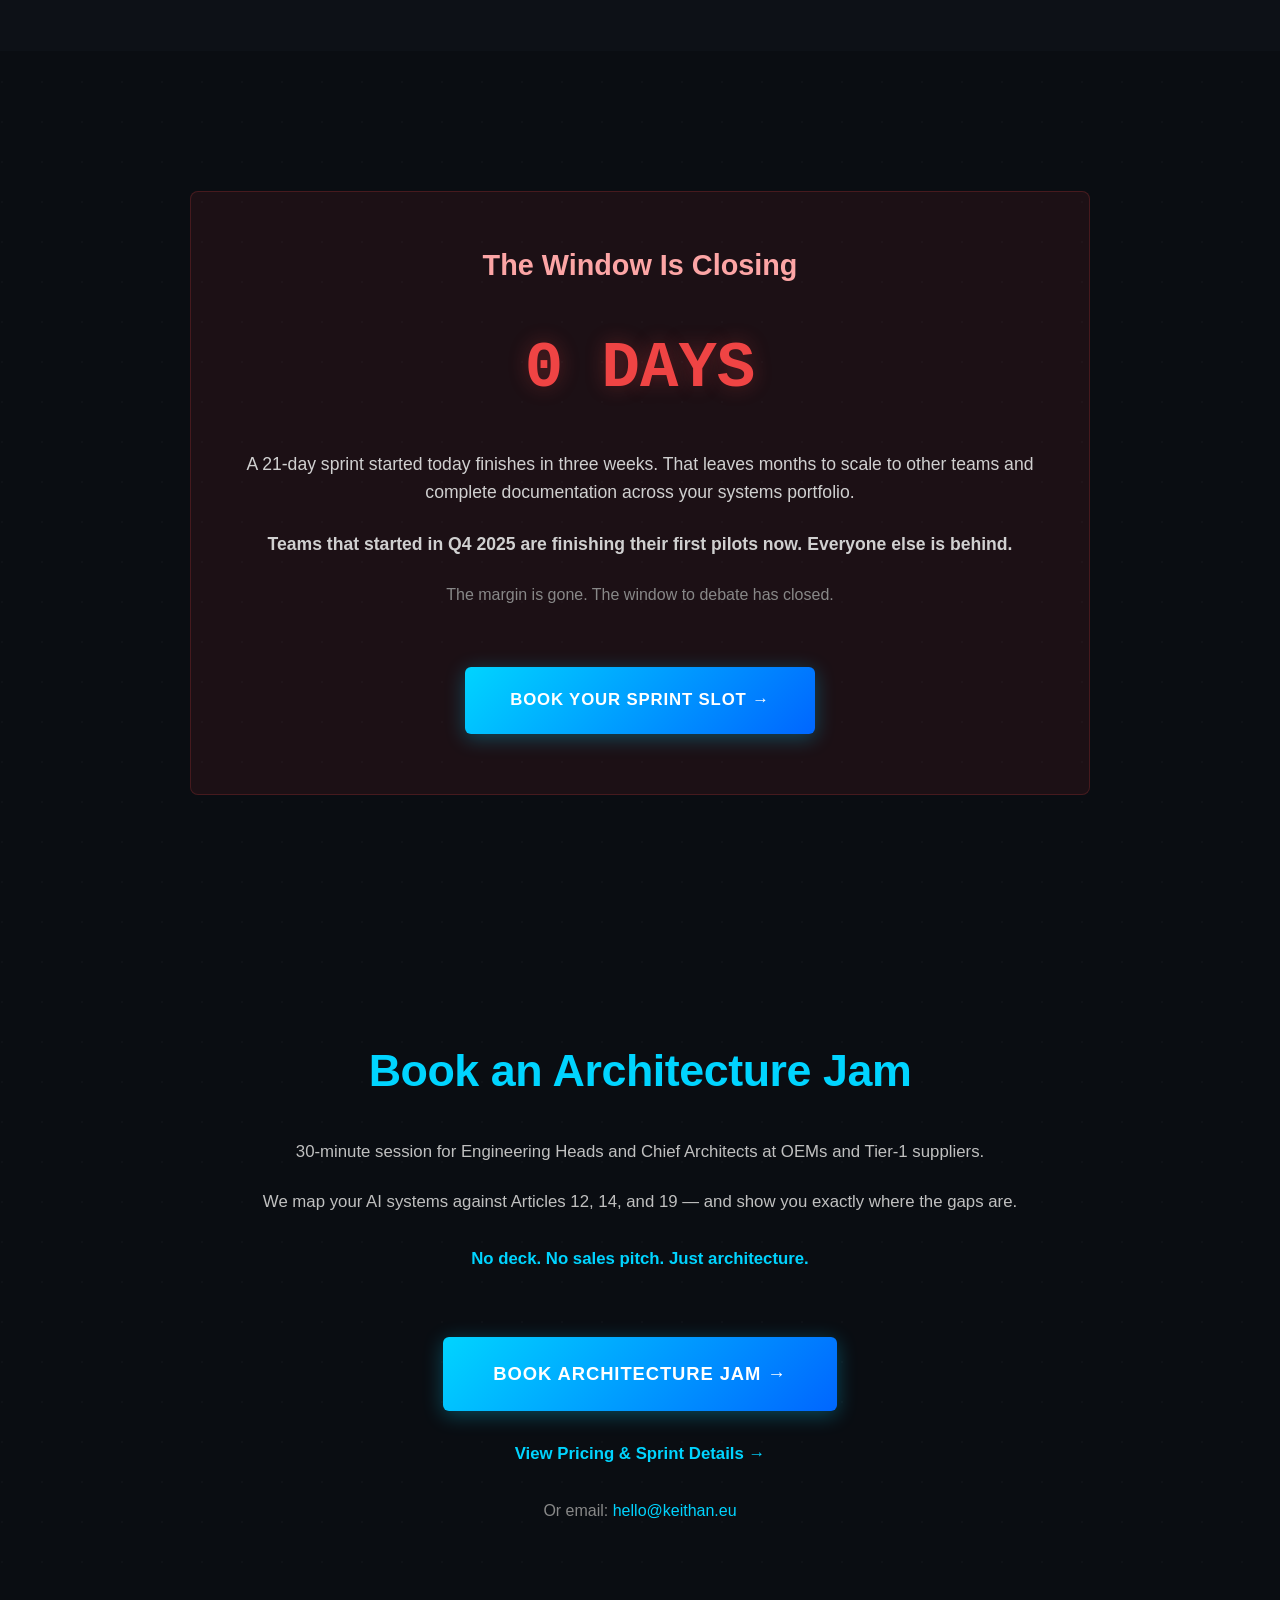
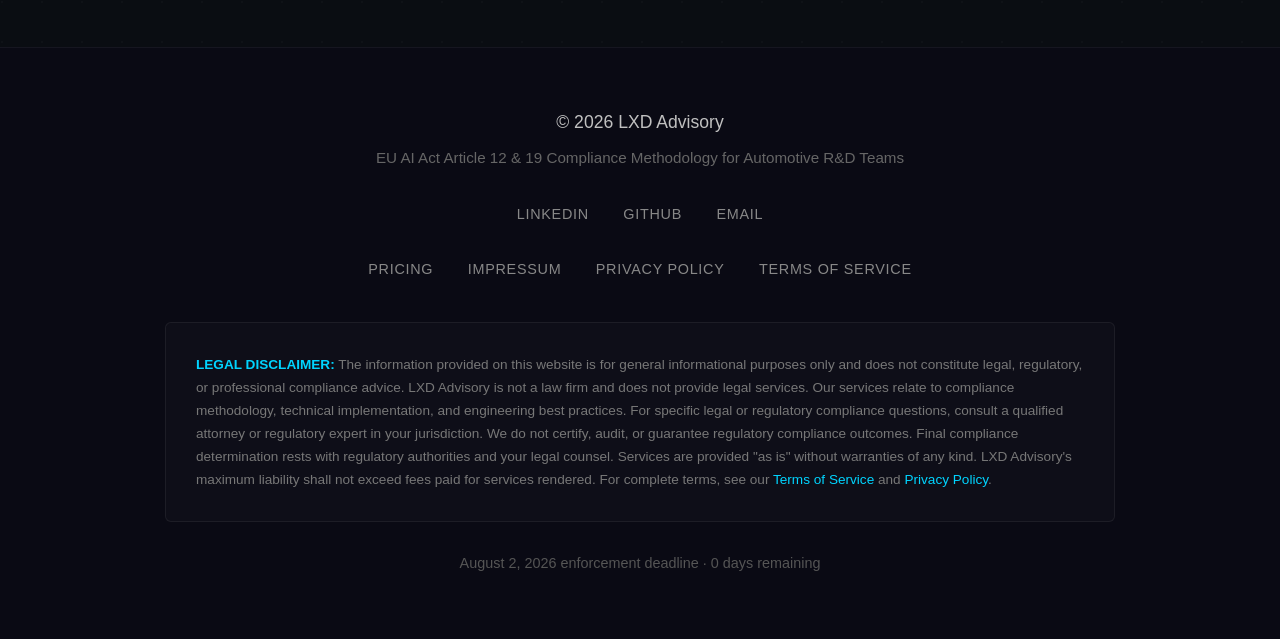
==== commit 16521c21: "to index.html" ====
--- a/index.html
+++ b/index.html
@@ -298,7 +298,6 @@
         transform: translateY(-3px);
     }
 
-    /* ── PLAYBOOK CARD — featured, wider accent ── */
     .tool-card.playbook-card {
         border-color: rgba(0,212,255,.3);
         background: linear-gradient(145deg, #141920 0%, #0f1a24 100%);
@@ -333,11 +332,16 @@
         text-transform: uppercase;
     }
 
-    /* NEW: badge for the playbook — gold accent */
     .badge-playbook {
         background: rgba(245,158,11,.15);
         border: 1px solid rgba(245,158,11,.4);
         color: #f59e0b;
+    }
+
+    .badge-workshop {
+        background: rgba(167,139,250,.15);
+        border: 1px solid rgba(167,139,250,.4);
+        color: #a78bfa;
     }
 
     .tool-card h3 { font-size: 1.3rem; margin-bottom: 15px; text-align: center; }
@@ -367,7 +371,6 @@
 
     .tool-card a.tool-link:hover { background: rgba(0,212,255,.2); }
 
-    /* Playbook CTA buttons — stacked */
     .playbook-ctas {
         display: flex;
         flex-direction: column;
@@ -415,7 +418,6 @@
         transform: translateY(-1px);
     }
 
-    /* Playbook feature mini-list */
     .playbook-features {
         list-style: none;
         width: 100%;
@@ -440,6 +442,217 @@
         color: #00d4ff;
         flex-shrink: 0;
         font-weight: bold;
+    }
+
+    /* ══════════════════════════════════════
+       WORKSHOP SECTION — new styles
+    ══════════════════════════════════════ */
+    .workshop-outer {
+        background: #0d1117;
+        border-top: 1px solid rgba(255,255,255,.06);
+        border-bottom: 1px solid rgba(255,255,255,.06);
+        padding: 80px 20px;
+    }
+
+    .workshop-inner {
+        max-width: 1200px;
+        margin: 0 auto;
+    }
+
+    .workshop-card {
+        background: linear-gradient(145deg, #141920 0%, #0f1624 100%);
+        border: 1px solid rgba(167,139,250,.25);
+        border-radius: 10px;
+        overflow: hidden;
+        position: relative;
+    }
+
+    .workshop-card::before {
+        content: '';
+        position: absolute;
+        top: 0; left: 0; right: 0;
+        height: 3px;
+        background: linear-gradient(90deg, #a78bfa, #7c3aed, #a78bfa);
+    }
+
+    .workshop-header {
+        display: grid;
+        grid-template-columns: 1fr auto;
+        gap: 32px;
+        align-items: center;
+        padding: 44px 48px 32px;
+        border-bottom: 1px solid rgba(255,255,255,.05);
+    }
+
+    .workshop-eyebrow {
+        font-family: 'Courier New', monospace;
+        font-size: .75rem;
+        letter-spacing: .18em;
+        text-transform: uppercase;
+        color: #a78bfa;
+        margin-bottom: 12px;
+    }
+
+    .workshop-title {
+        font-size: clamp(1.5rem, 3vw, 2rem);
+        font-weight: 700;
+        color: #fff;
+        line-height: 1.15;
+        margin-bottom: 10px;
+    }
+
+    .workshop-title em {
+        font-style: italic;
+        color: #a78bfa;
+    }
+
+    .workshop-subtitle {
+        font-size: .95rem;
+        color: #8899aa;
+        line-height: 1.7;
+        text-align: left;
+        margin: 0;
+        max-width: 580px;
+    }
+
+    .workshop-price-block { text-align: right; flex-shrink: 0; }
+
+    .workshop-price {
+        font-size: 3.2rem;
+        font-weight: 800;
+        color: #a78bfa;
+        font-family: 'Courier New', monospace;
+        line-height: 1;
+    }
+
+    .workshop-price-label {
+        font-size: .75rem;
+        color: #556;
+        letter-spacing: .12em;
+        text-transform: uppercase;
+        margin-top: 4px;
+        font-family: 'Courier New', monospace;
+    }
+
+    .workshop-body { padding: 36px 48px 44px; }
+
+    .workshop-meta {
+        display: flex;
+        gap: 10px;
+        flex-wrap: wrap;
+        margin-bottom: 32px;
+    }
+
+    .workshop-pill {
+        padding: 5px 14px;
+        border: 1px solid rgba(167,139,250,.3);
+        border-radius: 20px;
+        font-size: .78rem;
+        color: #a78bfa;
+        font-family: 'Courier New', monospace;
+        letter-spacing: .05em;
+        background: rgba(167,139,250,.08);
+    }
+
+    .workshop-outcomes {
+        display: grid;
+        grid-template-columns: repeat(2, 1fr);
+        gap: 2px;
+        margin-bottom: 36px;
+    }
+
+    .workshop-outcome {
+        background: rgba(255,255,255,.03);
+        padding: 18px 20px;
+        border-left: 2px solid rgba(167,139,250,.3);
+        transition: .2s;
+    }
+
+    .workshop-outcome:hover {
+        background: rgba(167,139,250,.06);
+        border-left-color: #a78bfa;
+    }
+
+    .outcome-tag {
+        font-family: 'Courier New', monospace;
+        font-size: .7rem;
+        letter-spacing: .12em;
+        text-transform: uppercase;
+        color: #a78bfa;
+        margin-bottom: 6px;
+        font-weight: 700;
+    }
+
+    .outcome-desc {
+        font-size: .88rem;
+        color: #9aacbc;
+        line-height: 1.55;
+    }
+
+    .workshop-footer-row {
+        display: flex;
+        align-items: center;
+        justify-content: space-between;
+        gap: 24px;
+        flex-wrap: wrap;
+        padding-top: 28px;
+        border-top: 1px solid rgba(255,255,255,.06);
+    }
+
+    .workshop-cert {
+        display: flex;
+        align-items: center;
+        gap: 10px;
+        font-size: .85rem;
+        color: #667;
+        flex: 1;
+    }
+
+    .workshop-cert-icon { font-size: 1.3rem; }
+
+    .workshop-ctas {
+        display: flex;
+        gap: 12px;
+        flex-wrap: wrap;
+    }
+
+    .btn-workshop-learn {
+        display: inline-block;
+        padding: 12px 24px;
+        background: transparent;
+        border: 1px solid rgba(167,139,250,.5);
+        color: #a78bfa;
+        border-radius: 6px;
+        font-weight: 600;
+        text-decoration: none;
+        font-size: .9rem;
+        transition: .3s;
+        white-space: nowrap;
+    }
+
+    .btn-workshop-learn:hover {
+        background: rgba(167,139,250,.1);
+        border-color: #a78bfa;
+    }
+
+    .btn-workshop-book {
+        display: inline-block;
+        padding: 12px 28px;
+        background: linear-gradient(135deg, #a78bfa, #7c3aed);
+        color: #fff;
+        border-radius: 6px;
+        font-weight: 700;
+        text-decoration: none;
+        font-size: .9rem;
+        transition: .3s;
+        box-shadow: 0 2px 16px rgba(167,139,250,.25);
+        white-space: nowrap;
+    }
+
+    .btn-workshop-book:hover {
+        background: linear-gradient(135deg, #7c3aed, #6d28d9);
+        box-shadow: 0 4px 24px rgba(167,139,250,.4);
+        transform: translateY(-1px);
     }
 
     /* ── URGENCY SECTION ── */
@@ -514,32 +727,30 @@
         .urgency-bar { font-size: .7rem; padding: 8px 10px; }
         .disclaimer { font-size: .75rem; padding: 20px; }
         .tools-grid { grid-template-columns: 1fr; }
+        .workshop-header { grid-template-columns: 1fr; gap: 16px; }
+        .workshop-price-block { text-align: left; }
+        .workshop-outcomes { grid-template-columns: 1fr; }
+        .workshop-header, .workshop-body { padding: 28px 24px; }
+        .workshop-footer-row { flex-direction: column; align-items: flex-start; }
     }
 </style>
 </head>
 <body>
 
-<!-- ════════════════════════════════════════════
-     URGENCY BAR — live countdown via JS
-════════════════════════════════════════════ -->
+<!-- URGENCY BAR -->
 <div class="urgency-bar">
     &#x26A0; EU AI ACT ENFORCEMENT: AUGUST 2, 2026 &mdash; <span id="days-top">0</span> DAYS REMAINING
 </div>
 
-<!-- ════════════════════════════════════════════
-     HERO
-════════════════════════════════════════════ -->
+<!-- HERO -->
 <header>
     <h1>
         We Don't Train Teams on the AI Act.
         <span class="highlight">We Run Production Sprints That Generate It.</span>
     </h1>
-
     <p class="hero-subtitle">For ADAS Engineering Teams at OEMs and Tier-1 Suppliers</p>
-
     <p>Your team generates JSON schemas and Technical Files for EU AI Act Articles 12 &amp; 19 in 21 days.
     Not slide decks. Not homework. Production artifacts that integrate directly into your CI/CD pipeline.</p>
-
     <div class="hero-stats">
         <div class="stat">
             <span class="stat-number">21</span>
@@ -554,14 +765,11 @@
             <span class="stat-label">Artifacts</span>
         </div>
     </div>
-
     <a class="cta-primary" href="https://calendly.com/hello-keithan/calendly-com-keithan-audit-gap" target="_blank" rel="noopener">Book Architecture Jam &rarr;</a>
     <a class="cta-secondary" href="/pricing_page.html">View Pricing &amp; Details</a>
 </header>
 
-<!-- ════════════════════════════════════════════
-     THE PROBLEM
-════════════════════════════════════════════ -->
+<!-- THE PROBLEM -->
 <section class="problem-section">
     <h2>The Compliance Infrastructure Gap</h2>
     <p>Most ADAS infrastructure teams think they're compliant because they "have logs."</p>
@@ -571,14 +779,11 @@
     <p><strong>Nobody's building it. The gap won't close itself. The August 2026 deadline will not move.</strong></p>
 </section>
 
-<!-- ════════════════════════════════════════════
-     WHAT GETS BUILT
-════════════════════════════════════════════ -->
+<!-- WHAT GETS BUILT -->
 <section>
     <h2>What Gets Generated in 21 Days</h2>
     <p>This isn't training. It's a <strong>Production Sprint</strong> where your ADAS team generates version-controlled
     code artifacts your systems consume programmatically.</p>
-
     <div class="deliverable-box">
         <h3>Production Artifacts (Version-Controlled)</h3>
         <ul>
@@ -590,22 +795,17 @@
             <li>audit_defense_brief.md &mdash; Auto-generated from schema annotations</li>
         </ul>
     </div>
-
     <p style="margin-top:40px; font-size:1.1rem;">These integrate directly into your CI/CD pipeline. When your ADAS model version increments, your schemas update automatically.</p>
-
     <div style="text-align:center; margin-top:50px;">
         <a class="cta-primary" href="https://calendly.com/hello-keithan/calendly-com-keithan-audit-gap" target="_blank" rel="noopener">Book Architecture Jam &rarr;</a>
     </div>
 </section>
 
-<!-- ════════════════════════════════════════════
-     THE 21-DAY PROCESS
-════════════════════════════════════════════ -->
+<!-- 21-DAY PROCESS -->
 <section style="background:#0d1117; max-width:100%; padding:80px 20px;">
     <div style="max-width:1200px; margin:auto;">
         <h2>The 21-Day Production Sprint</h2>
         <p>Three half-day sessions across three weeks. Your team produces artifacts during sessions &mdash; not as homework after.</p>
-
         <div class="sprint-grid">
             <div class="sprint-card">
                 <span class="sprint-icon">&#x1F4D0;</span>
@@ -626,18 +826,14 @@
     </div>
 </section>
 
-<!-- ════════════════════════════════════════════
-     SOCIAL PROOF
-════════════════════════════════════════════ -->
+<!-- SOCIAL PROOF -->
 <section>
     <h2>What Engineering Heads Say</h2>
-
     <div class="testimonial">
         <p>LXD Advisory didn't just train our team &mdash; they built the methodology we now use across our entire ADAS portfolio.
         Three weeks to audit-ready documentation. We expected a course. We got a capability.</p>
         <div class="testimonial-author">&mdash; <strong>VP Engineering</strong>, Tier-1 Automotive Supplier, Germany</div>
     </div>
-
     <div class="testimonial">
         <p>We had ASPICE L3 in place but no idea how it mapped to the AI Act. The mapping engagement showed us we were 60% there already.
         We built only the delta. Saved us months.</p>
@@ -646,54 +842,99 @@
 </section>
 
 <!-- ════════════════════════════════════════════
-     FREE TOOLS & RESOURCES
-     Playbook card added as a featured resource
+     ARTICLE 4 WORKSHOP — NEW SECTION
 ════════════════════════════════════════════ -->
+<div class="workshop-outer">
+    <div class="workshop-inner">
+        <h2 style="color:#a78bfa; margin-bottom:.75rem;">Article 4 AI Literacy Workshop</h2>
+        <p style="margin-bottom:40px; color:#8899aa;">Before your team can build compliant systems, they need documented AI literacy. Article 4 requires it. An auditor will ask for it.</p>
+
+        <div class="workshop-card">
+            <div class="workshop-header">
+                <div>
+                    <div class="workshop-eyebrow">EU AI Act &middot; Article 4 &middot; Live Workshop</div>
+                    <h3 class="workshop-title">AI Literacy that holds up<br><em>under audit.</em></h3>
+                    <p class="workshop-subtitle">A 90-minute live working session for ADAS engineering teams. Built around how engineers actually learn &mdash; not how compliance teams prefer to deliver it. Every attendee leaves with a completed gap analysis, not a generic checklist.</p>
+                </div>
+                <div class="workshop-price-block">
+                    <div class="workshop-price">€199</div>
+                    <div class="workshop-price-label">per seat</div>
+                </div>
+            </div>
+
+            <div class="workshop-body">
+                <div class="workshop-meta">
+                    <span class="workshop-pill">90 minutes &middot; Live on Zoom</span>
+                    <span class="workshop-pill">Max 12 participants</span>
+                    <span class="workshop-pill">Working session &mdash; not a webinar</span>
+                    <span class="workshop-pill">Certificate included</span>
+                </div>
+
+                <div class="workshop-outcomes">
+                    <div class="workshop-outcome">
+                        <div class="outcome-tag">→ Scope clarity</div>
+                        <div class="outcome-desc">Identify which team members are in scope under Article 4 &mdash; and explain why to an auditor.</div>
+                    </div>
+                    <div class="workshop-outcome">
+                        <div class="outcome-tag">→ Documented competence</div>
+                        <div class="outcome-desc">Define what Article 4 compliance looks like for three specific engineering roles in your organisation.</div>
+                    </div>
+                    <div class="workshop-outcome">
+                        <div class="outcome-tag">→ Audit-ready trail</div>
+                        <div class="outcome-desc">Audit your current training against the 5 components of a compliant AI literacy trail.</div>
+                    </div>
+                    <div class="workshop-outcome">
+                        <div class="outcome-tag">→ Gap analysis</div>
+                        <div class="outcome-desc">Leave with a completed gap analysis for your team &mdash; not a generic checklist you'll file and forget.</div>
+                    </div>
+                </div>
+
+                <div class="workshop-footer-row">
+                    <div class="workshop-cert">
+                        <span class="workshop-cert-icon">📋</span>
+                        <span>Named certificate of completion &mdash; built for compliance folders, not LinkedIn profiles. Designed to satisfy an auditor's request for documented competence evidence.</span>
+                    </div>
+                    <div class="workshop-ctas">
+                        <a href="/workshop" class="btn-workshop-learn">Learn more &rarr;</a>
+                        <a href="mailto:hello@keithan.eu?subject=Article 4 Workshop" class="btn-workshop-book">Reserve a seat &rarr;</a>
+                    </div>
+                </div>
+            </div>
+        </div>
+    </div>
+</div>
+<!-- /WORKSHOP SECTION -->
+
+<!-- FREE TOOLS & RESOURCES -->
 <section id="tools" style="background:#0d1117; max-width:100%; padding:80px 20px;">
     <div style="max-width:1200px; margin:auto;">
         <h2>Free Tools &amp; Resources</h2>
         <p>Prove to yourself we understand the technical depth before booking anything.</p>
-
         <div class="tools-grid">
-
-            <!-- ── CARD 1: Scorecard ── -->
             <div class="tool-card">
                 <div class="badge">Interactive Tool</div>
                 <h3>Article 12/19 Readiness Scorecard</h3>
                 <p>10-question diagnostic for OTA infrastructure teams. Instant score, gap analysis, recommended action plan. 3 minutes.</p>
                 <a href="https://keithan-c.github.io/scorecard/" target="_blank" rel="noopener" class="tool-link">Take the Scorecard &rarr;</a>
             </div>
-
-            <!-- ── CARD 2: Checklist ── -->
             <div class="tool-card">
                 <div class="badge">Living Checklist</div>
                 <h3>46-Item Compliance Tracker</h3>
                 <p>Interactive checklist for infrastructure and ADAS teams. Progress saves automatically. Flag blockers. Export status.</p>
                 <a href="https://keithan-c.github.io/ai-act-article-12-19-checklist/" target="_blank" rel="noopener" class="tool-link">Access Checklist &rarr;</a>
             </div>
-
-            <!-- ── CARD 3: GitHub Schema ── -->
             <div class="tool-card">
                 <div class="badge">GitHub Template</div>
                 <h3>ADAS Logging Schema</h3>
                 <p>Article 12-compliant logging schema template. Maps each data field to specific compliance requirements. Fork and customize.</p>
                 <a href="https://github.com/Keithan-C/adas-logging-schema-template" target="_blank" rel="noopener" class="tool-link">View on GitHub &rarr;</a>
             </div>
-
-            <!-- ══════════════════════════════════════════
-                 CARD 4: AI Governance Playbook — FEATURED
-                 Full-width across the grid on its own row
-            ══════════════════════════════════════════ -->
             <div class="tool-card playbook-card" style="grid-column: 1 / -1;">
                 <div style="display:flex; align-items:center; gap:10px; margin-bottom:20px; flex-wrap:wrap; justify-content:center;">
                     <div class="badge badge-playbook">New &mdash; Free + Premium</div>
                     <div class="badge">Interactive Playbook</div>
                 </div>
-
-                <h3 style="font-size:1.5rem; margin-bottom:10px;">
-                    AI Governance Playbook for ADAS Teams
-                </h3>
-
+                <h3 style="font-size:1.5rem; margin-bottom:10px;">AI Governance Playbook for ADAS Teams</h3>
                 <p style="max-width:720px; margin-bottom:20px; font-size:1rem; color:#aab8c8;">
                     A complete EU AI Act compliance framework for ADAS engineering teams &mdash;
                     from risk classification to governance checkpoints.
@@ -701,8 +942,6 @@
                     the documentation gap most teams discover late, and a full RACI matrix.
                     Free to read online. Premium templates available.
                 </p>
-
-                <!-- Feature list -->
                 <ul class="playbook-features" style="max-width:720px; margin-bottom:24px;">
                     <li>Risk classification table for 8 ADAS components (pedestrian detection, DMS, AEB, LKA&hellip;)</li>
                     <li>Split-screen gap analysis: What teams have vs. what homologation asks for</li>
@@ -710,42 +949,23 @@
                     <li>Full RACI matrix: 10 compliance activities &times; 7 engineering roles</li>
                     <li>Premium: Annex IV JSON schema, Art. 12 logging implementation, CI/CD validator configs</li>
                 </ul>
-
-                <!-- Two CTAs side by side -->
                 <div style="display:flex; gap:14px; flex-wrap:wrap; justify-content:center; width:100%; max-width:520px;">
-                    <a
-                        href="https://lxdadvisory.de/ai-governance-playbook-v2.html"
-                        class="btn-playbook-free"
-                        target="_blank"
-                        rel="noopener"
-                        style="flex:1; min-width:200px;"
-                    >
+                    <a href="https://keithan-c.github.io/Playbook/" class="btn-playbook-free" target="_blank" rel="noopener" style="flex:1; min-width:200px;">
                         &#x1F4D6; Read Free Playbook &rarr;
                     </a>
-                    <a
-                        href="https://buy.stripe.com/3cIdRbdwsfNmfsD1dX87K00"
-                        class="btn-playbook-premium"
-                        target="_blank"
-                        rel="noopener"
-                        style="flex:1; min-width:200px;"
-                    >
+                    <a href="https://buy.stripe.com/3cIdRbdwsfNmfsD1dX87K00" class="btn-playbook-premium" target="_blank" rel="noopener" style="flex:1; min-width:200px;">
                         &#x1F512; Unlock Premium &rarr;
                     </a>
                 </div>
-
                 <p style="font-size:.78rem; color:#556; margin-top:14px; text-align:center;">
                     Free edition includes all 6 sections &middot; Premium adds production-ready JSON schemas &amp; CI/CD configs
                 </p>
             </div>
-            <!-- /playbook card -->
-
         </div>
     </div>
 </section>
 
-<!-- ════════════════════════════════════════════
-     URGENCY
-════════════════════════════════════════════ -->
+<!-- URGENCY -->
 <section>
     <div class="urgency-section">
         <h3>The Window Is Closing</h3>
@@ -758,9 +978,7 @@
     </div>
 </section>
 
-<!-- ════════════════════════════════════════════
-     FINAL CTA
-════════════════════════════════════════════ -->
+<!-- FINAL CTA -->
 <section style="text-align:center; padding:100px 20px;">
     <h2>Book an Architecture Jam</h2>
     <p>30-minute session for Engineering Heads and Chief Architects at OEMs and Tier-1 suppliers.</p>
@@ -771,30 +989,25 @@
         <a href="/pricing_page.html" style="color:#00d4ff; text-decoration:none; font-weight:600;">View Pricing &amp; Sprint Details &rarr;</a>
     </p>
     <p style="margin-top:30px; font-size:1rem; color:#888;">
-        Or email: <a href="mailto&#58;hello&#64;keithan&#46;eu" style="color:#00d4ff; text-decoration:none;">hello&#64;keithan.eu</a>
+        Or email: <a href="mailto:hello@keithan.eu" style="color:#00d4ff; text-decoration:none;">hello@keithan.eu</a>
     </p>
 </section>
 
-<!-- ════════════════════════════════════════════
-     FOOTER
-════════════════════════════════════════════ -->
+<!-- FOOTER -->
 <footer>
     <p style="font-size:1.1rem; margin-bottom:10px;">&copy; 2026 LXD Advisory</p>
     <p style="font-size:.95rem; color:#666; margin-bottom:30px;">EU AI Act Article 12 &amp; 19 Compliance Methodology for Automotive R&amp;D Teams</p>
-
     <div class="footer-links">
         <a href="https://www.linkedin.com/in/keithan-cokbilir-b929a830" target="_blank" rel="noopener">LINKEDIN</a>
         <a href="https://github.com/Keithan-C" target="_blank" rel="noopener">GITHUB</a>
-        <a href="mailto&#58;hello&#64;keithan&#46;eu">EMAIL</a>
-    </div>
-
+        <a href="mailto:hello@keithan.eu">EMAIL</a>
+    </div>
     <div class="footer-links" style="margin-top:15px;">
         <a href="/pricing_page.html">PRICING</a>
         <a href="/impressum.html">IMPRESSUM</a>
         <a href="/privacy-policy.html">PRIVACY POLICY</a>
         <a href="/terms-of-service.html">TERMS OF SERVICE</a>
     </div>
-
     <div class="disclaimer">
         <strong>LEGAL DISCLAIMER:</strong> The information provided on this website is for general informational purposes
         only and does not constitute legal, regulatory, or professional compliance advice. LXD Advisory is not a law firm
@@ -807,34 +1020,24 @@
         <a href="/terms-of-service.html" style="color:#00d4ff; text-decoration:none;">Terms of Service</a> and
         <a href="/privacy-policy.html" style="color:#00d4ff; text-decoration:none;">Privacy Policy</a>.
     </div>
-
     <p style="margin-top:30px; font-size:.9rem; color:#555;">
         August 2, 2026 enforcement deadline &middot; <span id="footer-days">0</span> days remaining
     </p>
 </footer>
 
-<!-- ════════════════════════════════════════════
-     JAVASCRIPT — Live countdown (no Cloudflare email obfuscation)
-════════════════════════════════════════════ -->
 <script>
 (function() {
     function updateCountdown() {
         var deadline = new Date('2026-08-02T00:00:00Z');
         var now      = new Date();
         var days     = Math.max(0, Math.ceil((deadline - now) / (1000 * 60 * 60 * 24)));
-
         var els = ['countdown', 'footer-days', 'days-top'];
         els.forEach(function(id) {
             var el = document.getElementById(id);
             if (!el) return;
-            if (id === 'countdown') {
-                el.textContent = days + ' DAYS';
-            } else {
-                el.textContent = days;
-            }
+            el.textContent = id === 'countdown' ? days + ' DAYS' : days;
         });
     }
-
     updateCountdown();
     setInterval(updateCountdown, 60000);
 })();
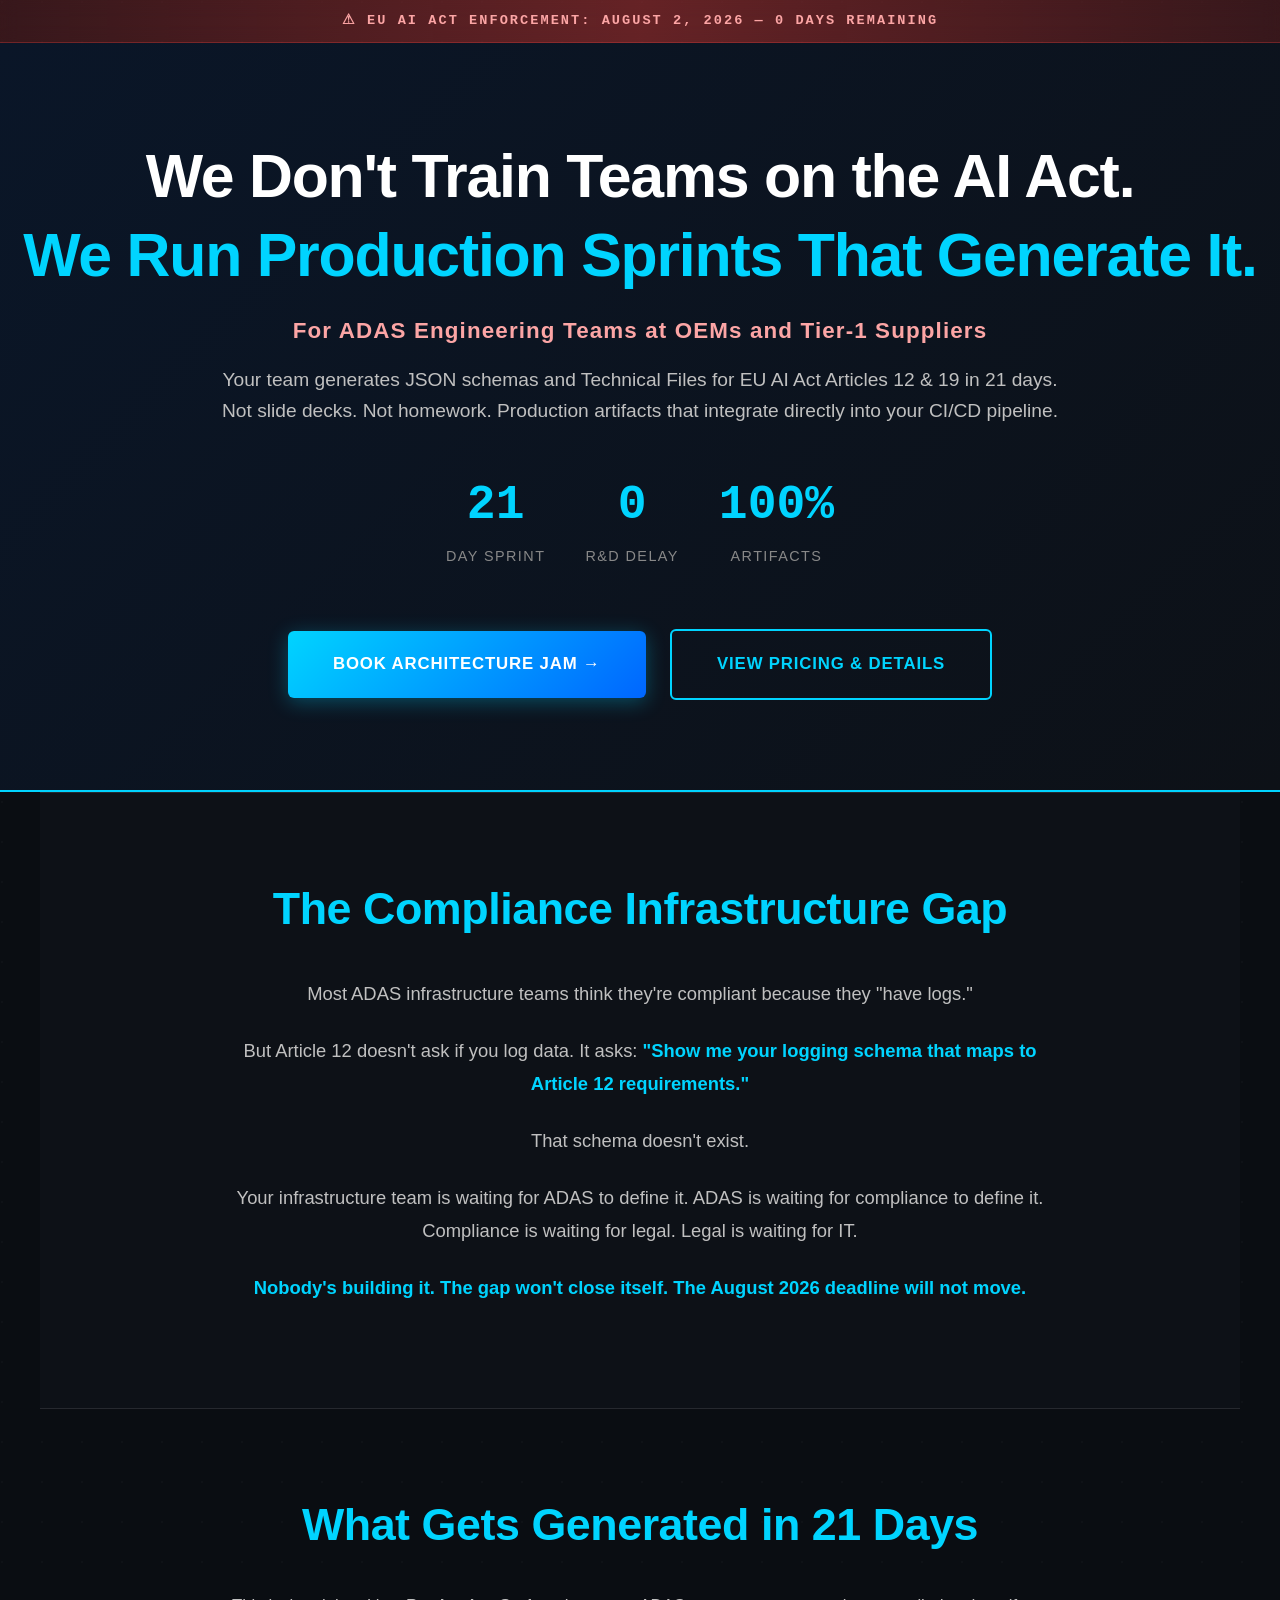
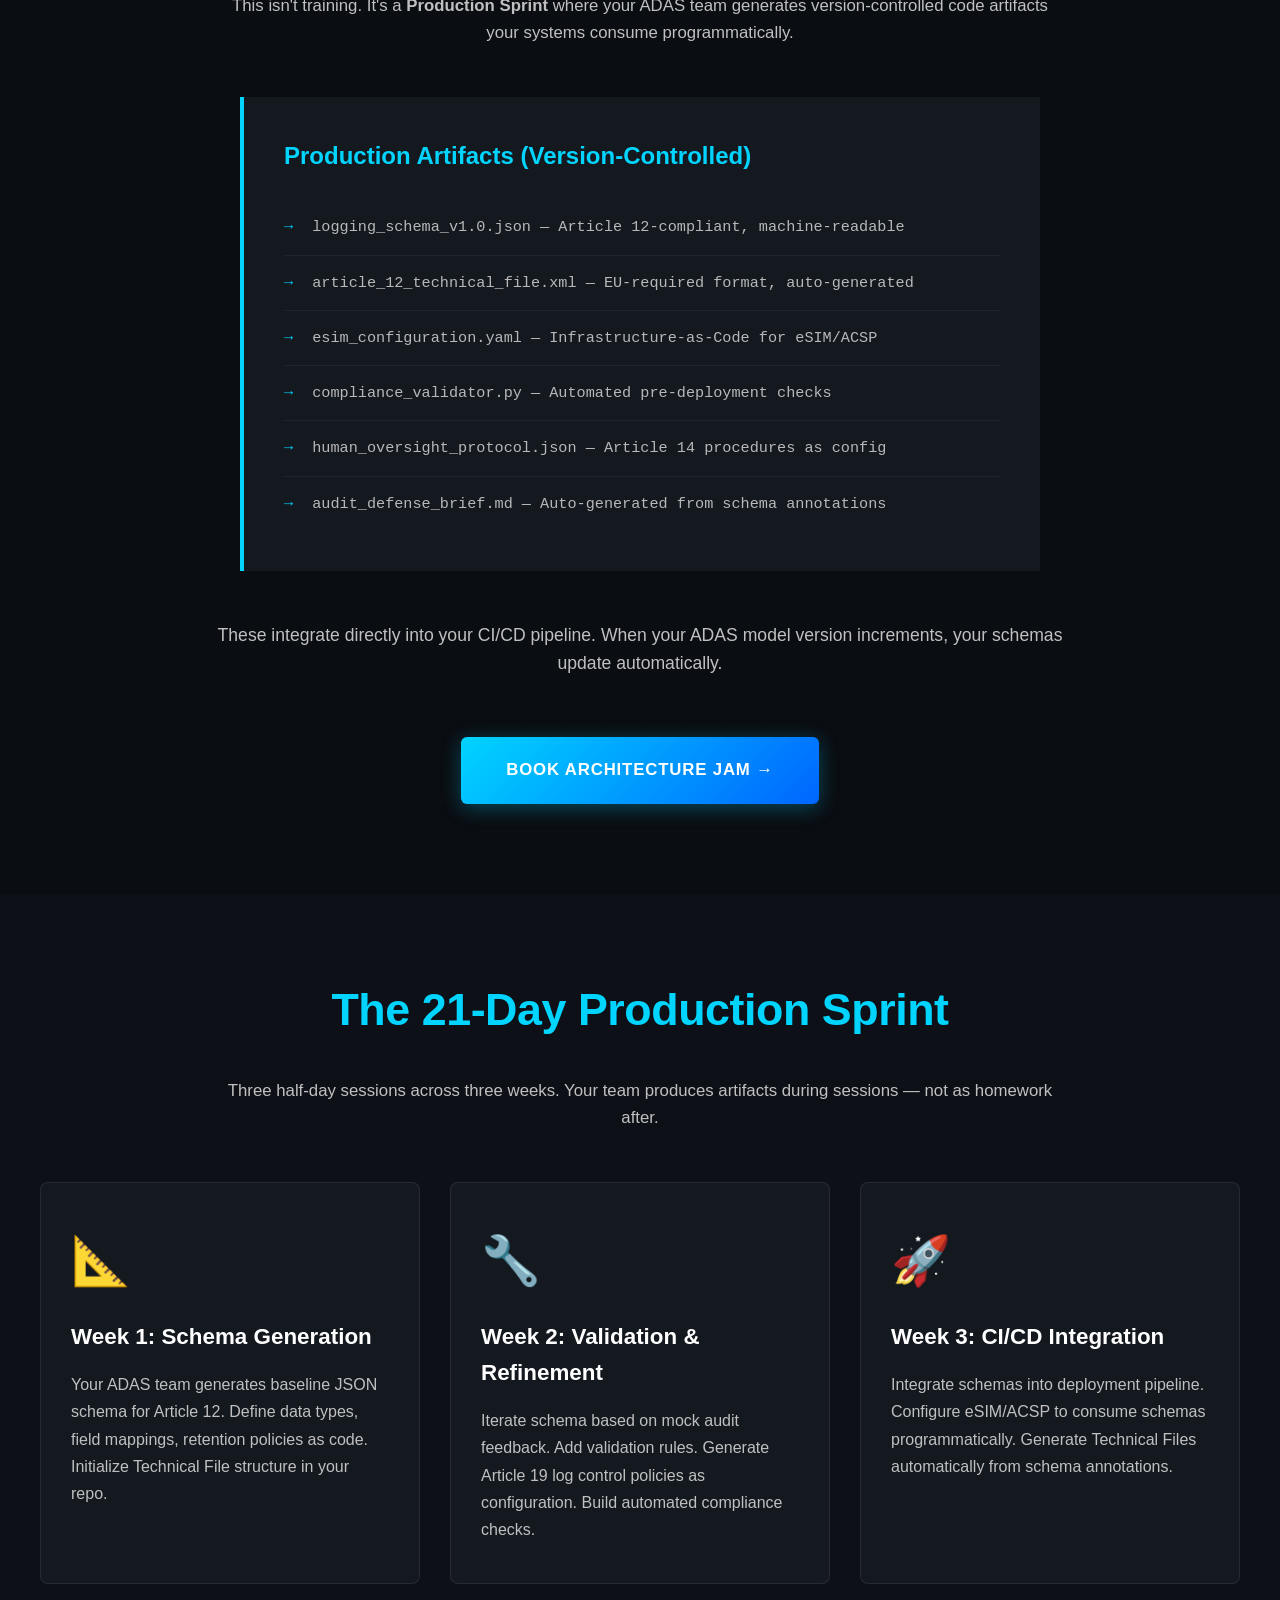
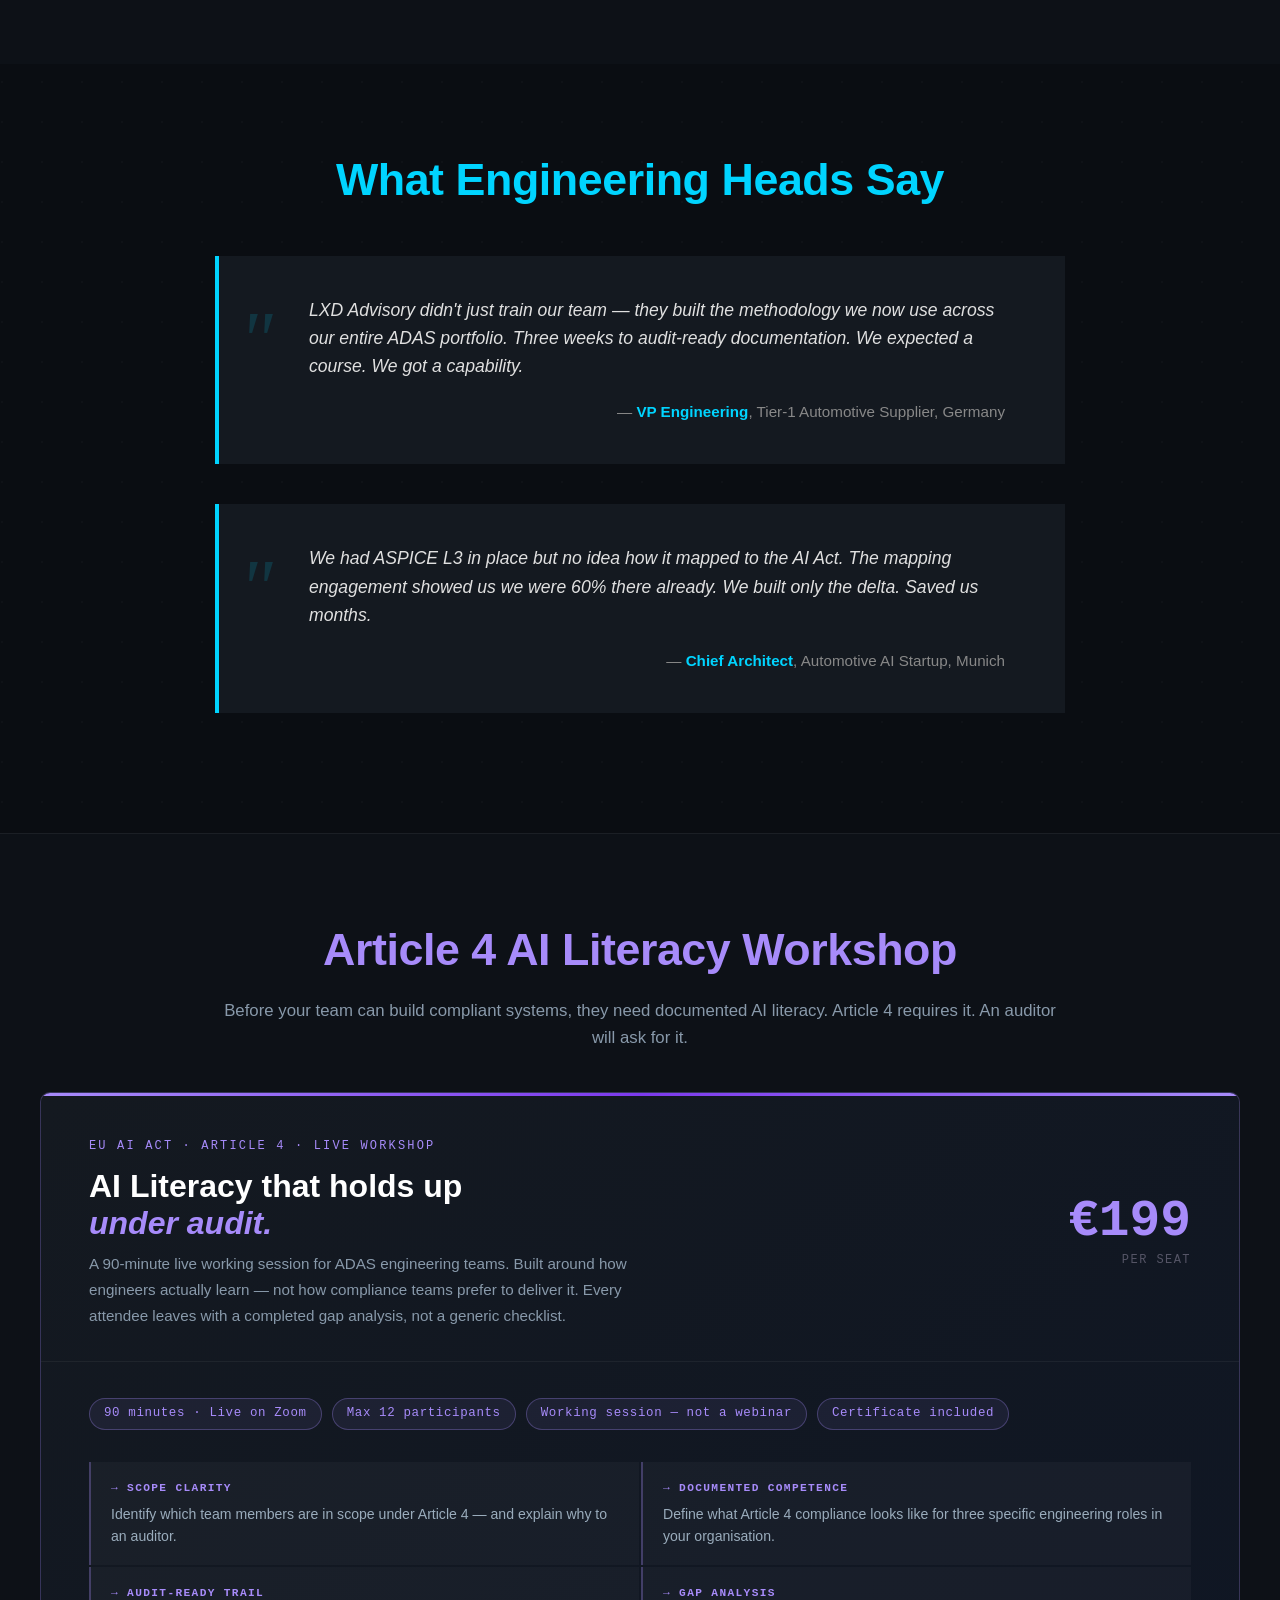
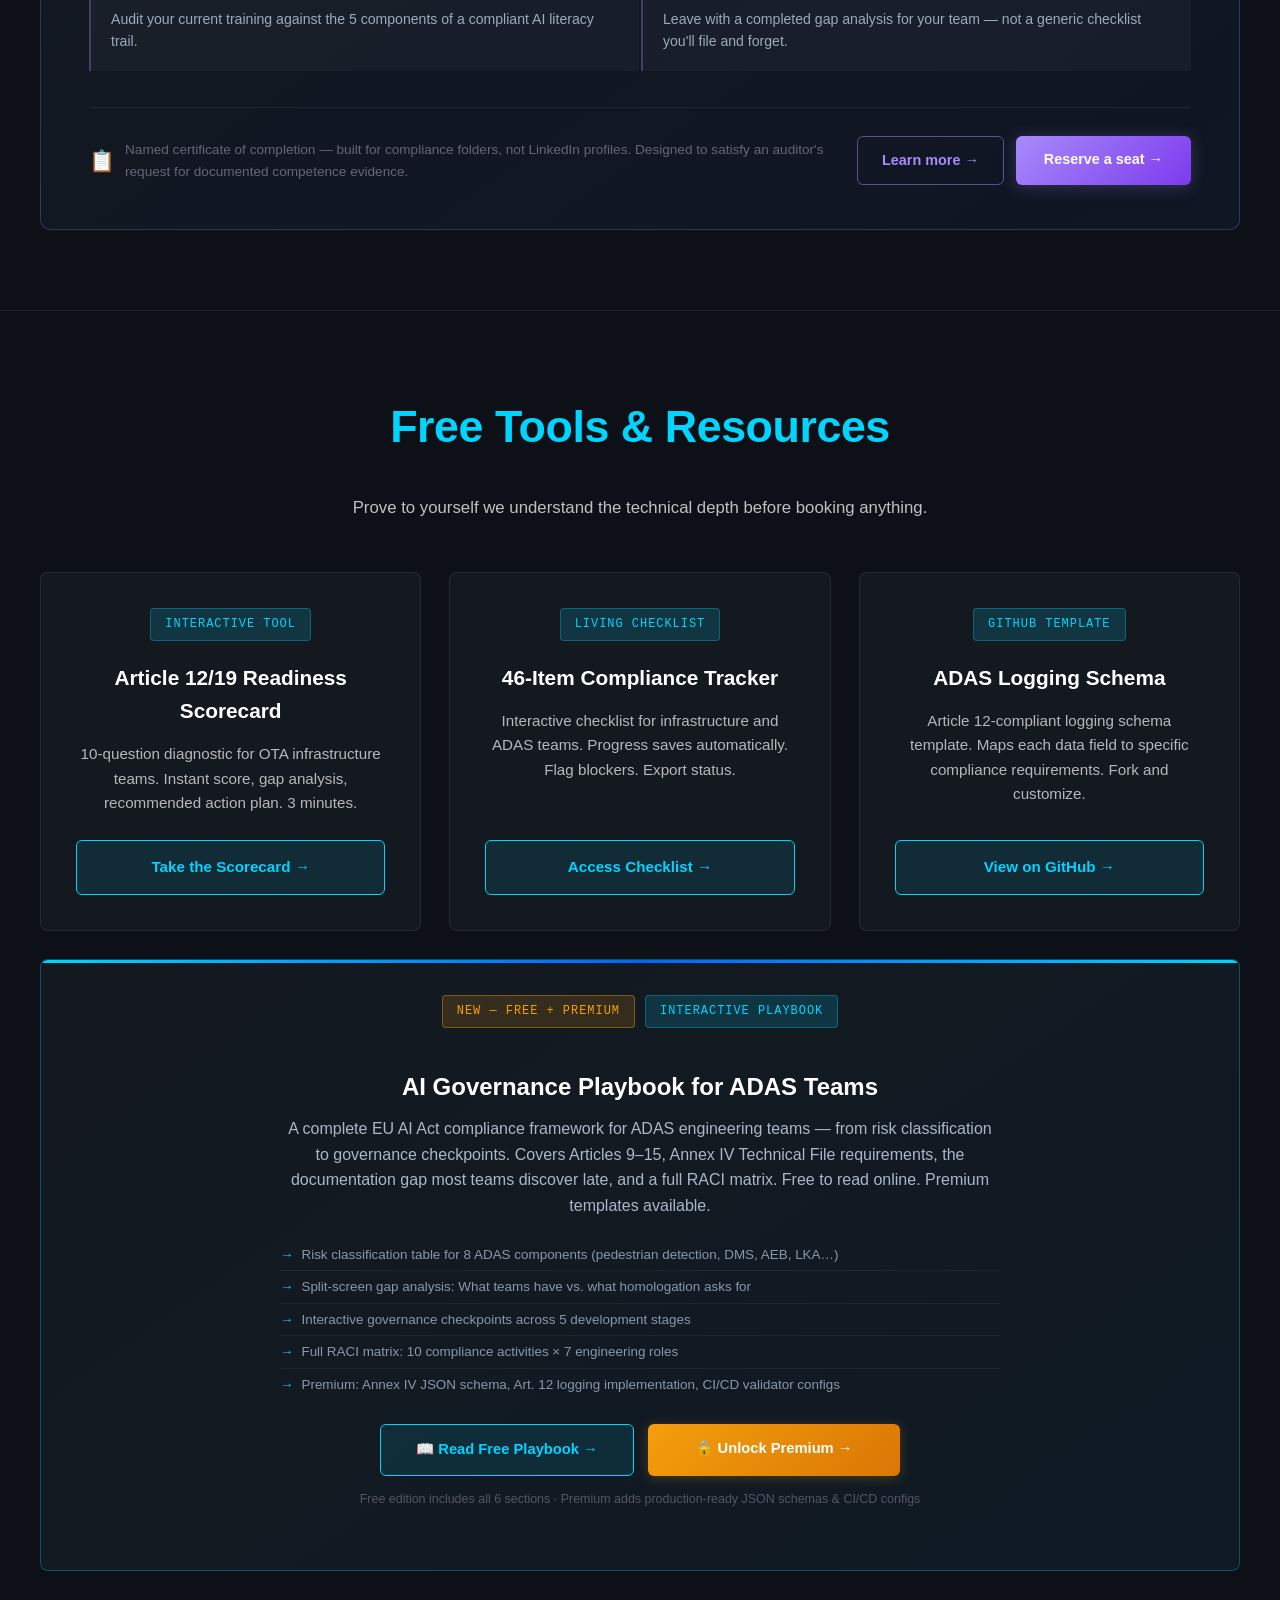
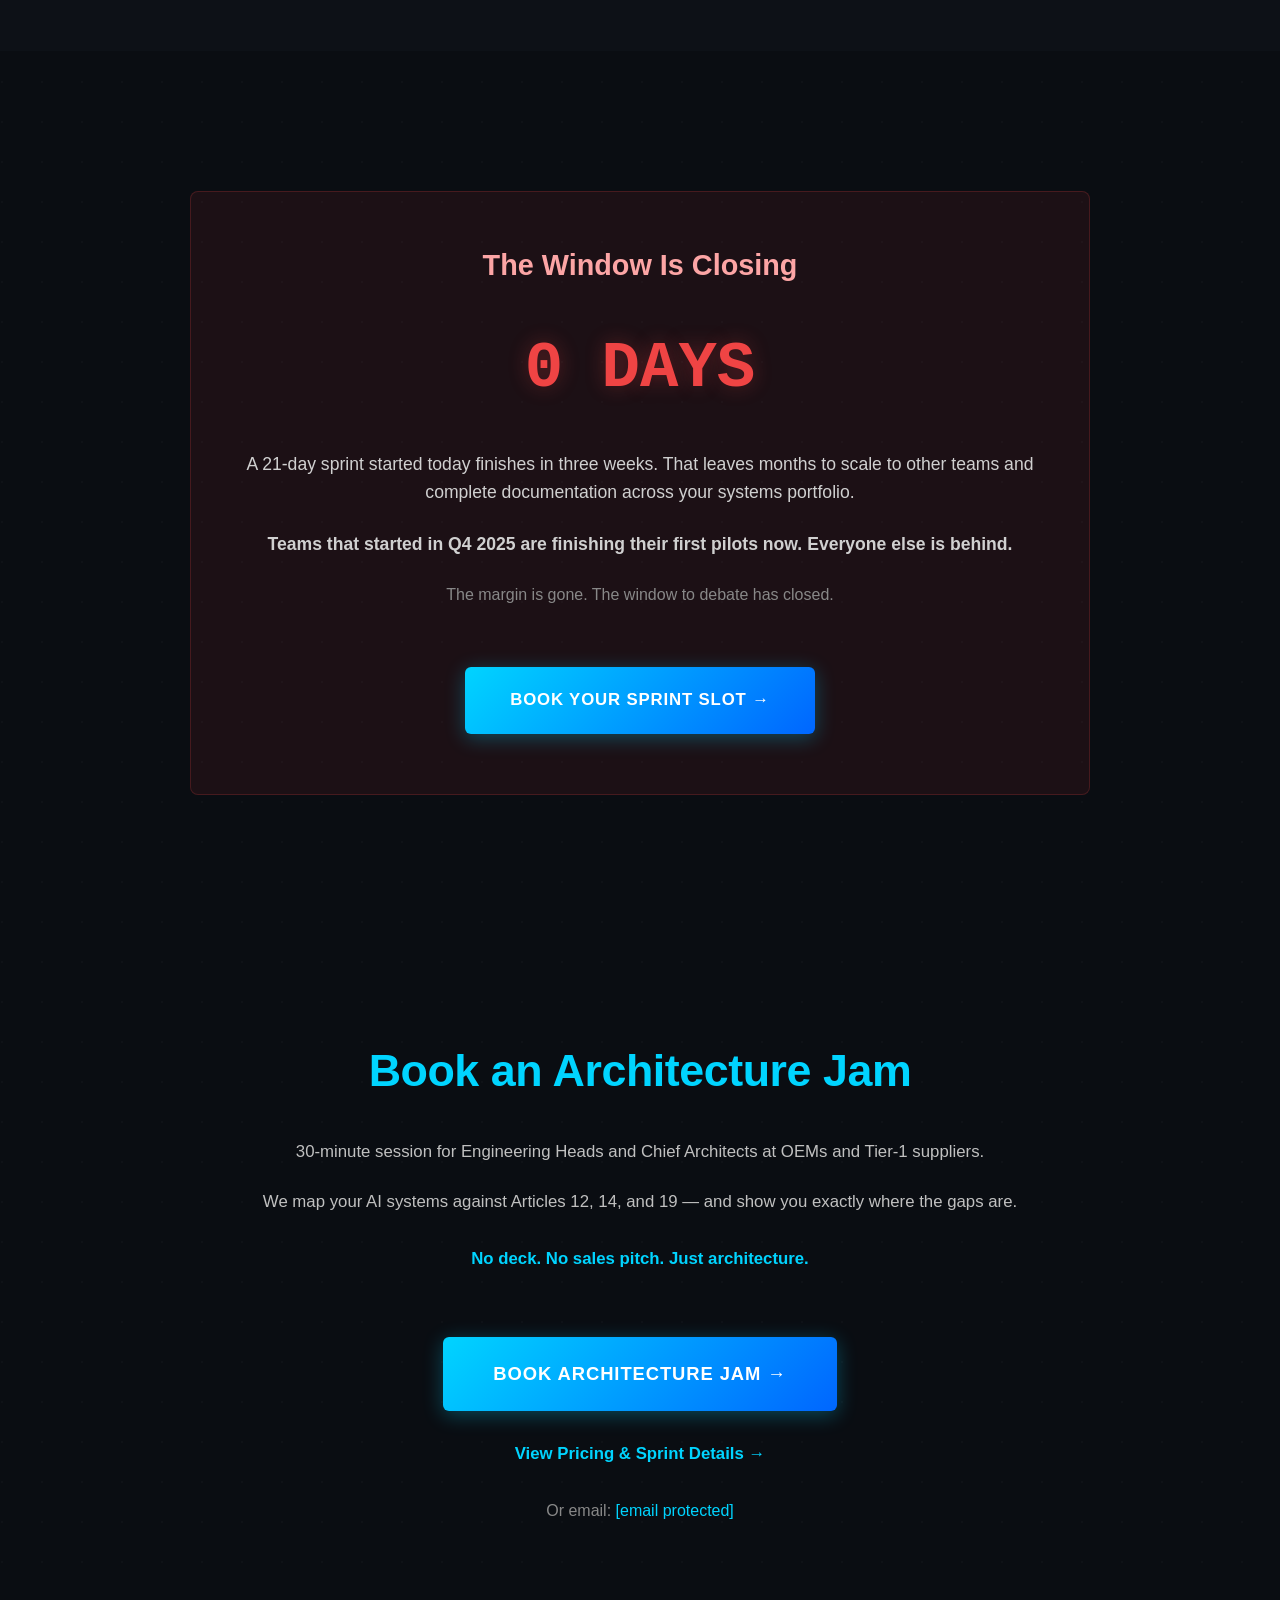
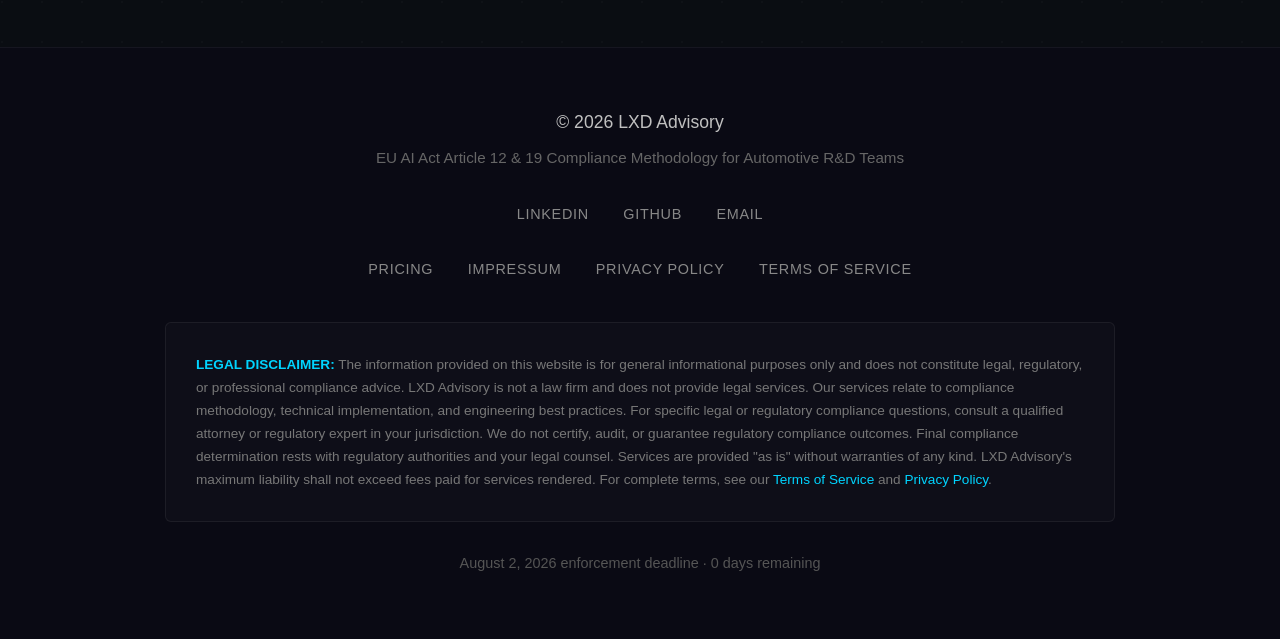
==== commit aaa8cfa9: "index.html" ====
--- a/index.html
+++ b/index.html
@@ -895,8 +895,8 @@
                         <span>Named certificate of completion &mdash; built for compliance folders, not LinkedIn profiles. Designed to satisfy an auditor's request for documented competence evidence.</span>
                     </div>
                     <div class="workshop-ctas">
-                        <a href="/workshop" class="btn-workshop-learn">Learn more &rarr;</a>
-                        <a href="mailto:hello@keithan.eu?subject=Article 4 Workshop" class="btn-workshop-book">Reserve a seat &rarr;</a>
+                        <a href="/workshop-page.html" class="btn-workshop-learn">Learn more &rarr;</a>
+                        <a href="/cdn-cgi/l/email-protection#6e060b0202012e050b071a060f00400b1b511d1b0c040b0d1a532f1c1a070d020b4e5a4e39011c051d06011e" class="btn-workshop-book">Reserve a seat &rarr;</a>
                     </div>
                 </div>
             </div>
@@ -989,7 +989,7 @@
         <a href="/pricing_page.html" style="color:#00d4ff; text-decoration:none; font-weight:600;">View Pricing &amp; Sprint Details &rarr;</a>
     </p>
     <p style="margin-top:30px; font-size:1rem; color:#888;">
-        Or email: <a href="mailto:hello@keithan.eu" style="color:#00d4ff; text-decoration:none;">hello@keithan.eu</a>
+        Or email: <a href="/cdn-cgi/l/email-protection#cea6aba2a2a18ea5aba7baa6afa0e0abbb" style="color:#00d4ff; text-decoration:none;"><span class="__cf_email__" data-cfemail="1b737e7777745b707e726f737a75357e6e">[email&#160;protected]</span></a>
     </p>
 </section>
 
@@ -1000,7 +1000,7 @@
     <div class="footer-links">
         <a href="https://www.linkedin.com/in/keithan-cokbilir-b929a830" target="_blank" rel="noopener">LINKEDIN</a>
         <a href="https://github.com/Keithan-C" target="_blank" rel="noopener">GITHUB</a>
-        <a href="mailto:hello@keithan.eu">EMAIL</a>
+        <a href="/cdn-cgi/l/email-protection#fe969b929291be959b978a969f90d09b8b">EMAIL</a>
     </div>
     <div class="footer-links" style="margin-top:15px;">
         <a href="/pricing_page.html">PRICING</a>
@@ -1025,23 +1025,10 @@
     </p>
 </footer>
 
-<script>
+<script data-cfasync="false" src="/cdn-cgi/scripts/5c5dd728/cloudflare-static/email-decode.min.js"></script><script>
 (function() {
     function updateCountdown() {
         var deadline = new Date('2026-08-02T00:00:00Z');
         var now      = new Date();
         var days     = Math.max(0, Math.ceil((deadline - now) / (1000 * 60 * 60 * 24)));
-        var els = ['countdown', 'footer-days', 'days-top'];
-        els.forEach(function(id) {
-            var el = document.getElementById(id);
-            if (!el) return;
-            el.textContent = id === 'countdown' ? days + ' DAYS' : days;
-        });
-    }
-    updateCountdown();
-    setInterval(updateCountdown, 60000);
-})();
-</script>
-
-</body>
-</html>
+        var els = ['
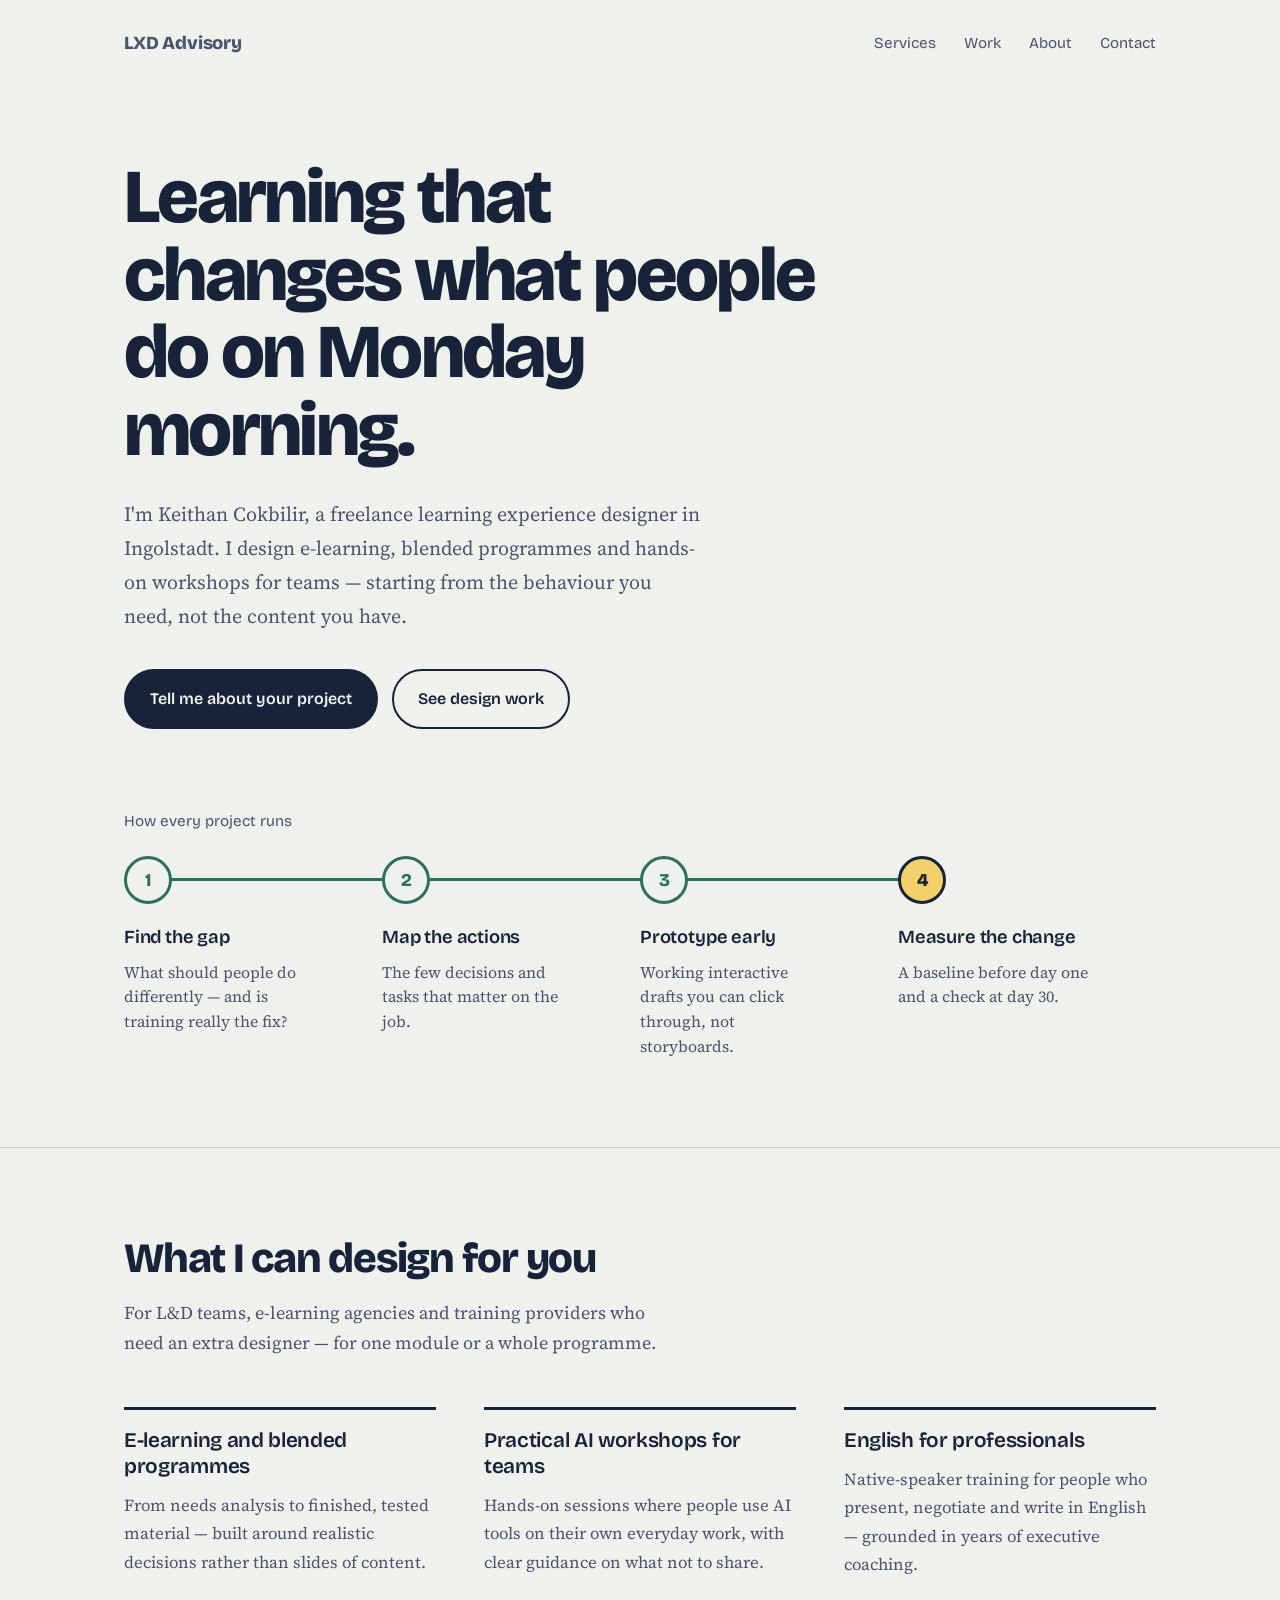
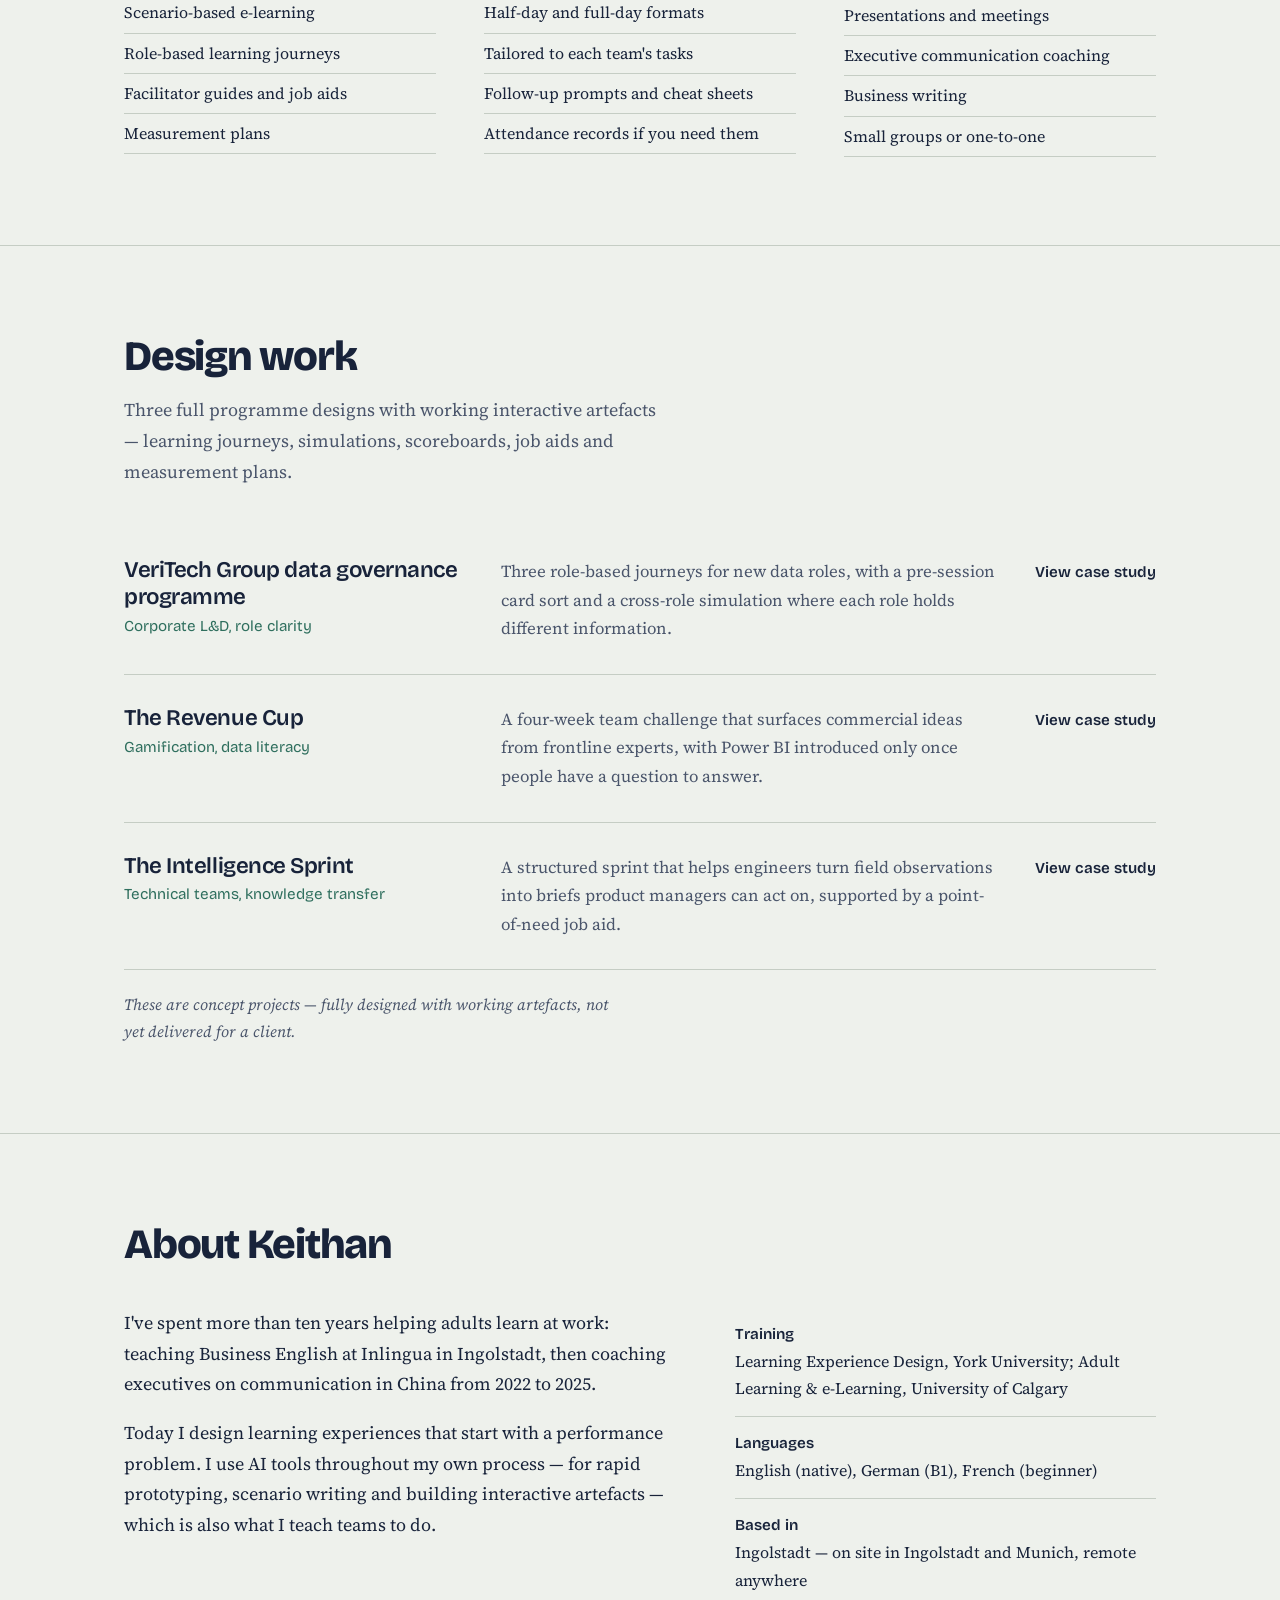
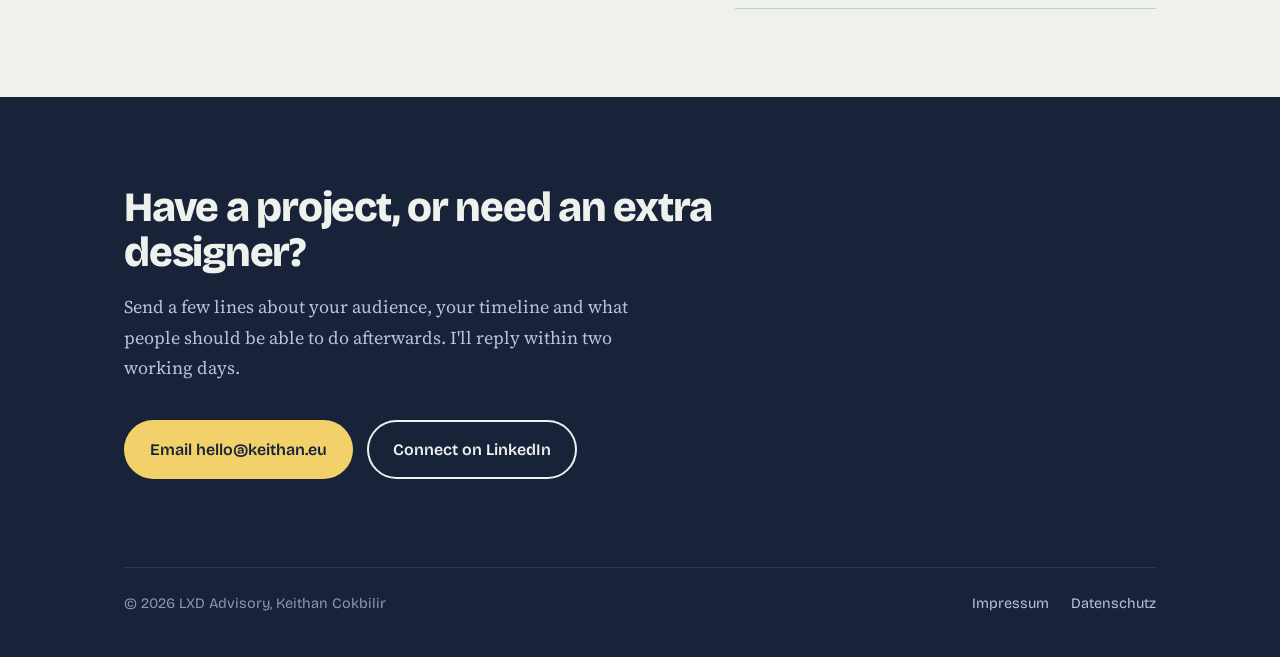
==== commit 9d04bae2: "Rebuild homepage as freelance learning design studio Replace the EU AI Act compliance sprint page wi" ====
--- a/index.html
+++ b/index.html
@@ -3,1032 +3,256 @@
 <head>
 <meta charset="UTF-8">
 <meta name="viewport" content="width=device-width, initial-scale=1.0">
-<title>LXD Advisory — EU AI Act Article 12/19 Compliance Production Sprints</title>
+<title>LXD Advisory — Learning experience design by Keithan Cokbilir</title>
+<meta name="description" content="Freelance learning experience design from Ingolstadt: e-learning and blended programmes, practical AI workshops for teams, and English for professionals.">
+<link rel="preconnect" href="https://fonts.googleapis.com">
+<link rel="preconnect" href="https://fonts.gstatic.com" crossorigin>
+<link href="https://fonts.googleapis.com/css2?family=Bricolage+Grotesque:opsz,wght@12..96,400;12..96,600;12..96,800&family=Source+Serif+4:ital,opsz,wght@0,8..60,400;0,8..60,600;1,8..60,400&display=swap" rel="stylesheet">
 <style>
-    * { margin: 0; padding: 0; box-sizing: border-box; }
-
-    body {
-        font-family: -apple-system, BlinkMacSystemFont, 'Segoe UI', 'Helvetica Neue', Arial, sans-serif;
-        background-color: #0a0d12;
-        color: #e0e0e0;
-        line-height: 1.6;
-        background-image: radial-gradient(circle at 2px 2px, rgba(255,255,255,0.02) 1px, transparent 0);
-        background-size: 40px 40px;
-    }
-
-    /* ── URGENCY BAR ── */
-    .urgency-bar {
-        background: linear-gradient(90deg, rgba(239,68,68,.2) 0%, rgba(239,68,68,.4) 50%, rgba(239,68,68,.2) 100%);
-        border-bottom: 1px solid rgba(239,68,68,.3);
-        color: #fca5a5;
-        text-align: center;
-        padding: 10px 20px;
-        font-family: 'Courier New', monospace;
-        font-weight: 700;
-        font-size: .85rem;
-        position: sticky;
-        top: 0;
-        z-index: 1000;
-        backdrop-filter: blur(10px);
-        letter-spacing: .15em;
-    }
-
-    /* ── HERO ── */
-    header {
-        background: linear-gradient(135deg, #0a1628 0%, #0d1117 100%);
-        padding: 100px 20px 80px;
-        text-align: center;
-        border-bottom: 2px solid #00d4ff;
-        position: relative;
-    }
-
-    header h1 {
-        font-size: clamp(2rem, 6vw, 3.8rem);
-        margin-bottom: 1.5rem;
-        font-weight: 700;
-        letter-spacing: -.02em;
-        color: #fff;
-        line-height: 1.1;
-    }
-
-    header h1 .highlight {
-        color: #00d4ff;
-        display: block;
-        margin-top: .8rem;
-    }
-
-    .hero-subtitle {
-        font-size: clamp(1.1rem, 2.5vw, 1.4rem);
-        margin-bottom: 1rem;
-        color: #fca5a5;
-        font-weight: 600;
-        letter-spacing: .05em;
-    }
-
-    header p {
-        font-size: clamp(1rem, 2.5vw, 1.2rem);
-        margin-bottom: 1.5rem;
-        max-width: 850px;
-        margin-left: auto;
-        margin-right: auto;
-        color: #c0c0c0;
-    }
-
-    .hero-stats {
-        display: flex;
-        justify-content: center;
-        gap: 40px;
-        flex-wrap: wrap;
-        margin: 40px 0 50px;
-    }
-
-    .stat { text-align: center; }
-
-    .stat-number {
-        font-size: 3rem;
-        font-weight: 800;
-        color: #00d4ff;
-        display: block;
-        font-family: 'Courier New', monospace;
-    }
-
-    .stat-label {
-        font-size: .9rem;
-        color: #888;
-        text-transform: uppercase;
-        letter-spacing: .1em;
-    }
-
-    .cta-primary {
-        display: inline-block;
-        padding: 20px 45px;
-        background: linear-gradient(135deg, #00d4ff, #0066ff);
-        color: #fff;
-        font-weight: 700;
-        border-radius: 6px;
-        text-decoration: none;
-        transition: .3s;
-        margin: 10px;
-        font-size: 1.05rem;
-        box-shadow: 0 4px 20px rgba(0,212,255,.3);
-        text-transform: uppercase;
-        letter-spacing: .05em;
-    }
-
-    .cta-primary:hover {
-        transform: translateY(-2px);
-        box-shadow: 0 6px 30px rgba(0,212,255,.5);
-    }
-
-    .cta-secondary {
-        display: inline-block;
-        padding: 20px 45px;
-        background: transparent;
-        color: #00d4ff;
-        border: 2px solid #00d4ff;
-        font-weight: 700;
-        border-radius: 6px;
-        text-decoration: none;
-        transition: .3s;
-        margin: 10px;
-        font-size: 1.05rem;
-        text-transform: uppercase;
-        letter-spacing: .05em;
-    }
-
-    .cta-secondary:hover { background: rgba(0,212,255,.1); }
-
-    /* ── SECTIONS ── */
-    section {
-        padding: 80px 20px;
-        max-width: 1200px;
-        margin: auto;
-    }
-
-    h2 {
-        font-size: clamp(2rem, 4vw, 2.8rem);
-        color: #00d4ff;
-        margin-bottom: 2rem;
-        text-align: center;
-        font-weight: 700;
-        letter-spacing: -.01em;
-    }
-
-    h3 {
-        font-size: 1.5rem;
-        color: #fff;
-        margin-bottom: 1rem;
-    }
-
-    p {
-        max-width: 850px;
-        margin: 0 auto 1.5rem;
-        color: #c0c0c0;
-        text-align: center;
-        font-size: 1.05rem;
-    }
-
-    /* ── PROBLEM ── */
-    .problem-section {
-        background: #0d1117;
-        border-top: 1px solid rgba(255,255,255,.1);
-        border-bottom: 1px solid rgba(255,255,255,.1);
-    }
-
-    .problem-section p { font-size: 1.15rem; line-height: 1.8; }
-    .problem-section strong { color: #00d4ff; }
-
-    /* ── DELIVERABLES ── */
-    .deliverable-box {
-        background: #141920;
-        border-left: 4px solid #00d4ff;
-        padding: 40px;
-        margin: 50px auto;
-        max-width: 800px;
-        text-align: left;
-    }
-
-    .deliverable-box h3 { text-align: left; margin-bottom: 25px; color: #00d4ff; }
-    .deliverable-box ul { list-style: none; padding: 0; }
-
-    .deliverable-box li {
-        padding: 15px 0;
-        border-bottom: 1px solid rgba(255,255,255,.05);
-        font-family: 'Courier New', monospace;
-        font-size: .95rem;
-        color: #b8b8b8;
-    }
-
-    .deliverable-box li:last-child { border-bottom: none; }
-
-    .deliverable-box li::before {
-        content: "→ ";
-        color: #00d4ff;
-        font-weight: bold;
-        margin-right: 10px;
-    }
-
-    /* ── SPRINT GRID ── */
-    .sprint-grid {
-        display: grid;
-        grid-template-columns: repeat(auto-fit, minmax(300px, 1fr));
-        gap: 30px;
-        margin-top: 50px;
-    }
-
-    .sprint-card {
-        background: #141920;
-        border: 1px solid rgba(255,255,255,.08);
-        border-radius: 8px;
-        padding: 40px 30px;
-        text-align: left;
-        transition: .3s;
-    }
-
-    .sprint-card:hover {
-        border-color: #00d4ff;
-        transform: translateY(-4px);
-        box-shadow: 0 8px 30px rgba(0,212,255,.15);
-    }
-
-    .sprint-icon { font-size: 3rem; margin-bottom: 20px; display: block; }
-    .sprint-card h3 { text-align: left; font-size: 1.4rem; margin-bottom: 1rem; }
-    .sprint-card p  { text-align: left; font-size: 1rem; margin: 0; line-height: 1.7; }
-
-    /* ── TESTIMONIALS ── */
-    .testimonial {
-        background: #141920;
-        border-left: 4px solid #00d4ff;
-        padding: 40px 50px;
-        margin: 40px auto;
-        max-width: 850px;
-        font-style: italic;
-        position: relative;
-    }
-
-    .testimonial::before {
-        content: '"';
-        font-size: 5rem;
-        color: rgba(0,212,255,.15);
-        position: absolute;
-        top: 20px; left: 20px;
-        font-family: Georgia, serif;
-    }
-
-    .testimonial p {
-        text-align: left;
-        margin-bottom: 20px;
-        padding-left: 40px;
-        font-size: 1.1rem;
-        color: #e0e0e0;
-    }
-
-    .testimonial-author {
-        text-align: right;
-        font-size: .95rem;
-        color: #888;
-        font-style: normal;
-        padding-right: 10px;
-    }
-
-    .testimonial-author strong { color: #00d4ff; }
-
-    /* ── FREE TOOLS GRID ── */
-    .tools-grid {
-        display: grid;
-        grid-template-columns: repeat(auto-fit, minmax(280px, 1fr));
-        gap: 28px;
-        margin-top: 50px;
-    }
-
-    .tool-card {
-        background: #141920;
-        border: 1px solid rgba(255,255,255,.08);
-        border-radius: 8px;
-        padding: 35px;
-        text-align: center;
-        transition: .3s;
-        display: flex;
-        flex-direction: column;
-        align-items: center;
-    }
-
-    .tool-card:hover {
-        border-color: rgba(0,212,255,.4);
-        transform: translateY(-3px);
-    }
-
-    .tool-card.playbook-card {
-        border-color: rgba(0,212,255,.3);
-        background: linear-gradient(145deg, #141920 0%, #0f1a24 100%);
-        position: relative;
-        overflow: hidden;
-    }
-
-    .tool-card.playbook-card::before {
-        content: '';
-        position: absolute;
-        top: 0; left: 0; right: 0;
-        height: 3px;
-        background: linear-gradient(90deg, #00d4ff, #0066ff, #00d4ff);
-    }
-
-    .tool-card.playbook-card:hover {
-        border-color: #00d4ff;
-        box-shadow: 0 8px 40px rgba(0,212,255,.2);
-    }
-
-    .badge {
-        display: inline-block;
-        background: rgba(0,212,255,.15);
-        border: 1px solid rgba(0,212,255,.3);
-        color: #00d4ff;
-        padding: 6px 14px;
-        border-radius: 4px;
-        font-size: .75rem;
-        font-family: 'Courier New', monospace;
-        letter-spacing: .08em;
-        margin-bottom: 20px;
-        text-transform: uppercase;
-    }
-
-    .badge-playbook {
-        background: rgba(245,158,11,.15);
-        border: 1px solid rgba(245,158,11,.4);
-        color: #f59e0b;
-    }
-
-    .badge-workshop {
-        background: rgba(167,139,250,.15);
-        border: 1px solid rgba(167,139,250,.4);
-        color: #a78bfa;
-    }
-
-    .tool-card h3 { font-size: 1.3rem; margin-bottom: 15px; text-align: center; }
-
-    .tool-card p {
-        font-size: .95rem;
-        text-align: center;
-        margin-bottom: 25px;
-        color: #b8b8b8;
-        flex: 1;
-    }
-
-    .tool-card a.tool-link {
-        display: inline-block;
-        padding: 14px 28px;
-        background: rgba(0,212,255,.1);
-        border: 1px solid #00d4ff;
-        color: #00d4ff;
-        border-radius: 6px;
-        font-weight: 600;
-        text-decoration: none;
-        transition: .3s;
-        font-size: .95rem;
-        width: 100%;
-        text-align: center;
-    }
-
-    .tool-card a.tool-link:hover { background: rgba(0,212,255,.2); }
-
-    .playbook-ctas {
-        display: flex;
-        flex-direction: column;
-        gap: 10px;
-        width: 100%;
-        margin-top: auto;
-    }
-
-    .btn-playbook-free {
-        display: block;
-        padding: 13px 20px;
-        background: rgba(0,212,255,.1);
-        border: 1px solid #00d4ff;
-        color: #00d4ff;
-        border-radius: 6px;
-        font-weight: 600;
-        text-decoration: none;
-        text-align: center;
-        font-size: .92rem;
-        transition: .3s;
-        cursor: pointer;
-        font-family: inherit;
-    }
-
-    .btn-playbook-free:hover { background: rgba(0,212,255,.2); }
-
-    .btn-playbook-premium {
-        display: block;
-        padding: 13px 20px;
-        background: linear-gradient(135deg, #f59e0b, #d97706);
-        border: none;
-        color: #fff;
-        border-radius: 6px;
-        font-weight: 700;
-        text-decoration: none;
-        text-align: center;
-        font-size: .92rem;
-        transition: .3s;
-        box-shadow: 0 2px 12px rgba(245,158,11,.25);
-    }
-
-    .btn-playbook-premium:hover {
-        background: linear-gradient(135deg, #d97706, #b45309);
-        box-shadow: 0 4px 20px rgba(245,158,11,.4);
-        transform: translateY(-1px);
-    }
-
-    .playbook-features {
-        list-style: none;
-        width: 100%;
-        margin-bottom: 22px;
-        text-align: left;
-    }
-
-    .playbook-features li {
-        font-size: .84rem;
-        color: #8899aa;
-        padding: 5px 0;
-        border-bottom: 1px solid rgba(255,255,255,.05);
-        display: flex;
-        align-items: flex-start;
-        gap: 8px;
-    }
-
-    .playbook-features li:last-child { border-bottom: none; }
-
-    .playbook-features li::before {
-        content: '→';
-        color: #00d4ff;
-        flex-shrink: 0;
-        font-weight: bold;
-    }
-
-    /* ══════════════════════════════════════
-       WORKSHOP SECTION — new styles
-    ══════════════════════════════════════ */
-    .workshop-outer {
-        background: #0d1117;
-        border-top: 1px solid rgba(255,255,255,.06);
-        border-bottom: 1px solid rgba(255,255,255,.06);
-        padding: 80px 20px;
-    }
-
-    .workshop-inner {
-        max-width: 1200px;
-        margin: 0 auto;
-    }
-
-    .workshop-card {
-        background: linear-gradient(145deg, #141920 0%, #0f1624 100%);
-        border: 1px solid rgba(167,139,250,.25);
-        border-radius: 10px;
-        overflow: hidden;
-        position: relative;
-    }
-
-    .workshop-card::before {
-        content: '';
-        position: absolute;
-        top: 0; left: 0; right: 0;
-        height: 3px;
-        background: linear-gradient(90deg, #a78bfa, #7c3aed, #a78bfa);
-    }
-
-    .workshop-header {
-        display: grid;
-        grid-template-columns: 1fr auto;
-        gap: 32px;
-        align-items: center;
-        padding: 44px 48px 32px;
-        border-bottom: 1px solid rgba(255,255,255,.05);
-    }
-
-    .workshop-eyebrow {
-        font-family: 'Courier New', monospace;
-        font-size: .75rem;
-        letter-spacing: .18em;
-        text-transform: uppercase;
-        color: #a78bfa;
-        margin-bottom: 12px;
-    }
-
-    .workshop-title {
-        font-size: clamp(1.5rem, 3vw, 2rem);
-        font-weight: 700;
-        color: #fff;
-        line-height: 1.15;
-        margin-bottom: 10px;
-    }
-
-    .workshop-title em {
-        font-style: italic;
-        color: #a78bfa;
-    }
-
-    .workshop-subtitle {
-        font-size: .95rem;
-        color: #8899aa;
-        line-height: 1.7;
-        text-align: left;
-        margin: 0;
-        max-width: 580px;
-    }
-
-    .workshop-price-block { text-align: right; flex-shrink: 0; }
-
-    .workshop-price {
-        font-size: 3.2rem;
-        font-weight: 800;
-        color: #a78bfa;
-        font-family: 'Courier New', monospace;
-        line-height: 1;
-    }
-
-    .workshop-price-label {
-        font-size: .75rem;
-        color: #556;
-        letter-spacing: .12em;
-        text-transform: uppercase;
-        margin-top: 4px;
-        font-family: 'Courier New', monospace;
-    }
-
-    .workshop-body { padding: 36px 48px 44px; }
-
-    .workshop-meta {
-        display: flex;
-        gap: 10px;
-        flex-wrap: wrap;
-        margin-bottom: 32px;
-    }
-
-    .workshop-pill {
-        padding: 5px 14px;
-        border: 1px solid rgba(167,139,250,.3);
-        border-radius: 20px;
-        font-size: .78rem;
-        color: #a78bfa;
-        font-family: 'Courier New', monospace;
-        letter-spacing: .05em;
-        background: rgba(167,139,250,.08);
-    }
-
-    .workshop-outcomes {
-        display: grid;
-        grid-template-columns: repeat(2, 1fr);
-        gap: 2px;
-        margin-bottom: 36px;
-    }
-
-    .workshop-outcome {
-        background: rgba(255,255,255,.03);
-        padding: 18px 20px;
-        border-left: 2px solid rgba(167,139,250,.3);
-        transition: .2s;
-    }
-
-    .workshop-outcome:hover {
-        background: rgba(167,139,250,.06);
-        border-left-color: #a78bfa;
-    }
-
-    .outcome-tag {
-        font-family: 'Courier New', monospace;
-        font-size: .7rem;
-        letter-spacing: .12em;
-        text-transform: uppercase;
-        color: #a78bfa;
-        margin-bottom: 6px;
-        font-weight: 700;
-    }
-
-    .outcome-desc {
-        font-size: .88rem;
-        color: #9aacbc;
-        line-height: 1.55;
-    }
-
-    .workshop-footer-row {
-        display: flex;
-        align-items: center;
-        justify-content: space-between;
-        gap: 24px;
-        flex-wrap: wrap;
-        padding-top: 28px;
-        border-top: 1px solid rgba(255,255,255,.06);
-    }
-
-    .workshop-cert {
-        display: flex;
-        align-items: center;
-        gap: 10px;
-        font-size: .85rem;
-        color: #667;
-        flex: 1;
-    }
-
-    .workshop-cert-icon { font-size: 1.3rem; }
-
-    .workshop-ctas {
-        display: flex;
-        gap: 12px;
-        flex-wrap: wrap;
-    }
-
-    .btn-workshop-learn {
-        display: inline-block;
-        padding: 12px 24px;
-        background: transparent;
-        border: 1px solid rgba(167,139,250,.5);
-        color: #a78bfa;
-        border-radius: 6px;
-        font-weight: 600;
-        text-decoration: none;
-        font-size: .9rem;
-        transition: .3s;
-        white-space: nowrap;
-    }
-
-    .btn-workshop-learn:hover {
-        background: rgba(167,139,250,.1);
-        border-color: #a78bfa;
-    }
-
-    .btn-workshop-book {
-        display: inline-block;
-        padding: 12px 28px;
-        background: linear-gradient(135deg, #a78bfa, #7c3aed);
-        color: #fff;
-        border-radius: 6px;
-        font-weight: 700;
-        text-decoration: none;
-        font-size: .9rem;
-        transition: .3s;
-        box-shadow: 0 2px 16px rgba(167,139,250,.25);
-        white-space: nowrap;
-    }
-
-    .btn-workshop-book:hover {
-        background: linear-gradient(135deg, #7c3aed, #6d28d9);
-        box-shadow: 0 4px 24px rgba(167,139,250,.4);
-        transform: translateY(-1px);
-    }
-
-    /* ── URGENCY SECTION ── */
-    .urgency-section {
-        background: rgba(239,68,68,.08);
-        border: 1px solid rgba(239,68,68,.2);
-        border-radius: 8px;
-        padding: 50px 40px;
-        margin: 60px auto;
-        max-width: 900px;
-        text-align: center;
-    }
-
-    .urgency-section h3 { color: #fca5a5; margin-bottom: 20px; text-align: center; font-size: 1.8rem; }
-    .urgency-section p  { color: #d0d0d0; font-size: 1.1rem; }
-
-    .countdown {
-        font-size: 4rem;
-        font-weight: 800;
-        color: #ef4444;
-        margin: 30px 0;
-        font-family: 'Courier New', monospace;
-        text-shadow: 0 0 20px rgba(239,68,68,.3);
-    }
-
-    /* ── FOOTER ── */
-    footer {
-        background: #0a0a14;
-        text-align: center;
-        padding: 60px 20px 40px;
-        border-top: 1px solid rgba(255,255,255,.05);
-    }
-
-    .footer-links { margin: 30px 0; }
-
-    .footer-links a {
-        color: #888;
-        text-decoration: none;
-        margin: 0 15px;
-        font-size: .9rem;
-        transition: .3s;
-        letter-spacing: .05em;
-    }
-
-    .footer-links a:hover { color: #00d4ff; }
-
-    .disclaimer {
-        max-width: 950px;
-        margin: 40px auto 20px;
-        padding: 30px;
-        background: rgba(255,255,255,.02);
-        border: 1px solid rgba(255,255,255,.06);
-        border-radius: 6px;
-        font-size: .85rem;
-        line-height: 1.7;
-        color: #777;
-        text-align: left;
-    }
-
-    .disclaimer strong { color: #00d4ff; }
-
-    /* ── RESPONSIVE ── */
-    @media (max-width: 768px) {
-        header h1 { font-size: 2rem; }
-        .hero-stats { flex-direction: column; gap: 20px; }
-        .stat-number { font-size: 2.5rem; }
-        .cta-primary, .cta-secondary {
-            display: block;
-            margin: 15px auto;
-            max-width: 320px;
-        }
-        .urgency-bar { font-size: .7rem; padding: 8px 10px; }
-        .disclaimer { font-size: .75rem; padding: 20px; }
-        .tools-grid { grid-template-columns: 1fr; }
-        .workshop-header { grid-template-columns: 1fr; gap: 16px; }
-        .workshop-price-block { text-align: left; }
-        .workshop-outcomes { grid-template-columns: 1fr; }
-        .workshop-header, .workshop-body { padding: 28px 24px; }
-        .workshop-footer-row { flex-direction: column; align-items: flex-start; }
-    }
+:root{
+  --paper:#EEF1EC;
+  --paper-2:#E3E8E1;
+  --ink:#18233A;
+  --ink-soft:#4A556B;
+  --marker:#2F6F5E;
+  --highlight:#F2D16B;
+  --rule:#C5CDC4;
+  --display:'Bricolage Grotesque',system-ui,sans-serif;
+  --body:'Source Serif 4',Georgia,serif;
+}
+*{box-sizing:border-box;margin:0;padding:0}
+html{scroll-behavior:smooth}
+body{background:var(--paper);color:var(--ink);font-family:var(--body);font-size:1.125rem;line-height:1.7;-webkit-font-smoothing:antialiased}
+a{color:inherit}
+a:focus-visible{outline:3px solid var(--marker);outline-offset:3px;border-radius:2px}
+.wrap{max-width:1080px;margin:0 auto;padding:0 24px}
+
+.nav{display:flex;justify-content:space-between;align-items:center;padding:28px 0}
+.brand{font-family:var(--display);font-weight:800;font-size:1.15rem;text-decoration:none;letter-spacing:-.01em}
+.nav ul{list-style:none;display:flex;gap:28px;font-family:var(--display);font-size:.95rem}
+.nav a{text-decoration:none;color:var(--ink-soft)}
+.nav a:hover{color:var(--ink)}
+
+.hero{padding:72px 0 88px}
+.hero h1{font-family:var(--display);font-weight:800;font-size:clamp(2.5rem,6.2vw,4.75rem);line-height:1.02;letter-spacing:-.035em;max-width:15ch}
+.hero .lede{margin-top:28px;max-width:58ch;font-size:1.25rem;color:var(--ink-soft)}
+.actions{margin-top:36px;display:flex;flex-wrap:wrap;gap:14px}
+.btn{display:inline-block;font-family:var(--display);font-weight:600;font-size:1rem;padding:14px 24px;border-radius:999px;text-decoration:none;border:2px solid var(--ink)}
+.btn.primary{background:var(--ink);color:var(--paper)}
+.btn.primary:hover{background:var(--marker);border-color:var(--marker)}
+.btn.ghost:hover{background:var(--paper-2)}
+
+.map{margin-top:80px}
+.map-caption{font-family:var(--display);font-size:.95rem;color:var(--ink-soft);margin-bottom:22px}
+.track{position:relative}
+.track::before{content:"";position:absolute;left:24px;width:75%;top:22px;height:3px;background:var(--marker);transform-origin:left;transform:scaleX(0);animation:draw 1.6s .3s ease-out forwards}
+@keyframes draw{to{transform:scaleX(1)}}
+.track ol{list-style:none;display:grid;grid-template-columns:repeat(4,1fr);position:relative}
+.track li{padding-right:24px}
+.dot{position:relative;width:48px;height:48px;border-radius:50%;background:var(--paper);border:3px solid var(--marker);display:grid;place-items:center;font-family:var(--display);font-weight:800;color:var(--marker)}
+.track li:last-child .dot{background:var(--highlight);border-color:var(--ink);color:var(--ink)}
+.track h3{font-family:var(--display);font-weight:600;font-size:1.15rem;margin:18px 0 6px;letter-spacing:-.01em}
+.track p{font-size:1rem;color:var(--ink-soft);line-height:1.55;max-width:24ch}
+
+section{padding:88px 0;border-top:1px solid var(--rule)}
+h2{font-family:var(--display);font-weight:800;font-size:clamp(1.9rem,3.6vw,2.6rem);letter-spacing:-.03em;line-height:1.1;max-width:22ch}
+.intro{margin-top:16px;max-width:60ch;color:var(--ink-soft)}
+
+.services{margin-top:48px;display:grid;grid-template-columns:repeat(3,1fr);gap:48px}
+.services h3{font-family:var(--display);font-weight:600;font-size:1.3rem;letter-spacing:-.015em;line-height:1.25;padding-top:18px;border-top:3px solid var(--ink)}
+.services p{margin-top:12px;color:var(--ink-soft);font-size:1.05rem}
+.services ul{margin-top:16px;list-style:none;font-size:1rem}
+.services li{padding:6px 0;border-bottom:1px solid var(--rule)}
+
+.work{margin-top:40px;list-style:none}
+.work li{border-bottom:1px solid var(--rule)}
+.work a{display:grid;grid-template-columns:minmax(0,1.1fr) minmax(0,1.6fr) auto;gap:32px;align-items:baseline;padding:30px 0;text-decoration:none}
+.work a:hover .w-name{text-decoration:underline;text-decoration-color:var(--highlight);text-decoration-thickness:6px;text-underline-offset:-2px;text-decoration-skip-ink:none}
+.w-title{font-family:var(--display);font-weight:600;font-size:1.4rem;letter-spacing:-.02em;line-height:1.2}
+.w-topic{display:block;font-weight:400;font-size:.95rem;color:var(--marker);margin-top:6px;letter-spacing:0}
+.w-desc{color:var(--ink-soft);font-size:1.05rem}
+.w-go{font-family:var(--display);font-weight:600;font-size:.95rem;white-space:nowrap}
+.note{margin-top:22px;font-size:.98rem;color:var(--ink-soft);font-style:italic;max-width:62ch}
+
+.about{display:grid;grid-template-columns:minmax(0,1.3fr) minmax(0,1fr);gap:64px;margin-top:40px}
+.about p+p{margin-top:18px}
+.facts{list-style:none;font-size:1rem}
+.facts li{padding:14px 0;border-bottom:1px solid var(--rule)}
+.facts strong{display:block;font-family:var(--display);font-weight:600;font-size:.95rem}
+
+.contact{background:var(--ink);color:var(--paper);border-top:none}
+.contact h2{color:var(--paper)}
+.contact .intro{color:#B9C3D4}
+.contact .btn{border-color:var(--paper)}
+.contact .btn.primary{background:var(--highlight);color:var(--ink);border-color:var(--highlight)}
+.contact .btn.primary:hover{background:var(--paper);border-color:var(--paper)}
+.contact .btn.ghost{color:var(--paper)}
+.contact .btn.ghost:hover{background:#26344F}
+.contact a:focus-visible{outline-color:var(--highlight)}
+
+footer{background:var(--ink);color:#8C97AB;font-family:var(--display);font-size:.9rem;padding:0 0 40px}
+footer .wrap > div{display:flex;justify-content:space-between;flex-wrap:wrap;gap:16px;border-top:1px solid #2C3A55;padding-top:24px}
+footer nav{display:flex;gap:22px}
+footer a{color:#B9C3D4;text-decoration:none}
+footer a:hover{color:var(--paper)}
+
+@media (max-width:860px){
+  .services{grid-template-columns:1fr;gap:40px}
+  .work a{grid-template-columns:1fr;gap:10px}
+  .about{grid-template-columns:1fr;gap:40px}
+  .track ol{grid-template-columns:1fr 1fr;row-gap:36px}
+  .track::before{display:none}
+}
+@media (max-width:560px){
+  .nav ul{display:none}
+  .hero{padding:40px 0 64px}
+  section{padding:64px 0}
+  .track ol{grid-template-columns:1fr}
+}
+@media (prefers-reduced-motion:reduce){
+  .track::before{animation:none;transform:none}
+  html{scroll-behavior:auto}
+}
 </style>
 </head>
 <body>
 
-<!-- URGENCY BAR -->
-<div class="urgency-bar">
-    &#x26A0; EU AI ACT ENFORCEMENT: AUGUST 2, 2026 &mdash; <span id="days-top">0</span> DAYS REMAINING
+<div class="wrap">
+  <nav class="nav" aria-label="Main">
+    <a class="brand" href="/">LXD Advisory</a>
+    <ul>
+      <li><a href="#services">Services</a></li>
+      <li><a href="#work">Work</a></li>
+      <li><a href="#about">About</a></li>
+      <li><a href="#contact">Contact</a></li>
+    </ul>
+  </nav>
+
+  <header class="hero">
+    <h1>Learning that changes what people do on Monday morning.</h1>
+    <p class="lede">I'm Keithan Cokbilir, a freelance learning experience designer in Ingolstadt. I design e-learning, blended programmes and hands-on workshops for teams — starting from the behaviour you need, not the content you have.</p>
+    <div class="actions">
+      <a class="btn primary" href="mailto:hello@keithan.eu?subject=Project%20enquiry">Tell me about your project</a>
+      <a class="btn ghost" href="#work">See design work</a>
+    </div>
+
+    <div class="map">
+      <p class="map-caption">How every project runs</p>
+      <div class="track">
+        <ol>
+          <li><div class="dot">1</div><h3>Find the gap</h3><p>What should people do differently — and is training really the fix?</p></li>
+          <li><div class="dot">2</div><h3>Map the actions</h3><p>The few decisions and tasks that matter on the job.</p></li>
+          <li><div class="dot">3</div><h3>Prototype early</h3><p>Working interactive drafts you can click through, not storyboards.</p></li>
+          <li><div class="dot">4</div><h3>Measure the change</h3><p>A baseline before day one and a check at day 30.</p></li>
+        </ol>
+      </div>
+    </div>
+  </header>
 </div>
 
-<!-- HERO -->
-<header>
-    <h1>
-        We Don't Train Teams on the AI Act.
-        <span class="highlight">We Run Production Sprints That Generate It.</span>
-    </h1>
-    <p class="hero-subtitle">For ADAS Engineering Teams at OEMs and Tier-1 Suppliers</p>
-    <p>Your team generates JSON schemas and Technical Files for EU AI Act Articles 12 &amp; 19 in 21 days.
-    Not slide decks. Not homework. Production artifacts that integrate directly into your CI/CD pipeline.</p>
-    <div class="hero-stats">
-        <div class="stat">
-            <span class="stat-number">21</span>
-            <span class="stat-label">Day Sprint</span>
-        </div>
-        <div class="stat">
-            <span class="stat-number">0</span>
-            <span class="stat-label">R&amp;D Delay</span>
-        </div>
-        <div class="stat">
-            <span class="stat-number">100%</span>
-            <span class="stat-label">Artifacts</span>
-        </div>
-    </div>
-    <a class="cta-primary" href="https://calendly.com/hello-keithan/calendly-com-keithan-audit-gap" target="_blank" rel="noopener">Book Architecture Jam &rarr;</a>
-    <a class="cta-secondary" href="/pricing_page.html">View Pricing &amp; Details</a>
-</header>
-
-<!-- THE PROBLEM -->
-<section class="problem-section">
-    <h2>The Compliance Infrastructure Gap</h2>
-    <p>Most ADAS infrastructure teams think they're compliant because they "have logs."</p>
-    <p>But Article 12 doesn't ask if you log data. It asks: <strong>"Show me your logging schema that maps to Article 12 requirements."</strong></p>
-    <p>That schema doesn't exist.</p>
-    <p>Your infrastructure team is waiting for ADAS to define it. ADAS is waiting for compliance to define it. Compliance is waiting for legal. Legal is waiting for IT.</p>
-    <p><strong>Nobody's building it. The gap won't close itself. The August 2026 deadline will not move.</strong></p>
-</section>
-
-<!-- WHAT GETS BUILT -->
-<section>
-    <h2>What Gets Generated in 21 Days</h2>
-    <p>This isn't training. It's a <strong>Production Sprint</strong> where your ADAS team generates version-controlled
-    code artifacts your systems consume programmatically.</p>
-    <div class="deliverable-box">
-        <h3>Production Artifacts (Version-Controlled)</h3>
+<section id="services">
+  <div class="wrap">
+    <h2>What I can design for you</h2>
+    <p class="intro">For L&amp;D teams, e-learning agencies and training providers who need an extra designer — for one module or a whole programme.</p>
+    <div class="services">
+      <div>
+        <h3>E-learning and blended programmes</h3>
+        <p>From needs analysis to finished, tested material — built around realistic decisions rather than slides of content.</p>
         <ul>
-            <li>logging_schema_v1.0.json &mdash; Article 12-compliant, machine-readable</li>
-            <li>article_12_technical_file.xml &mdash; EU-required format, auto-generated</li>
-            <li>esim_configuration.yaml &mdash; Infrastructure-as-Code for eSIM/ACSP</li>
-            <li>compliance_validator.py &mdash; Automated pre-deployment checks</li>
-            <li>human_oversight_protocol.json &mdash; Article 14 procedures as config</li>
-            <li>audit_defense_brief.md &mdash; Auto-generated from schema annotations</li>
+          <li>Scenario-based e-learning</li>
+          <li>Role-based learning journeys</li>
+          <li>Facilitator guides and job aids</li>
+          <li>Measurement plans</li>
         </ul>
-    </div>
-    <p style="margin-top:40px; font-size:1.1rem;">These integrate directly into your CI/CD pipeline. When your ADAS model version increments, your schemas update automatically.</p>
-    <div style="text-align:center; margin-top:50px;">
-        <a class="cta-primary" href="https://calendly.com/hello-keithan/calendly-com-keithan-audit-gap" target="_blank" rel="noopener">Book Architecture Jam &rarr;</a>
-    </div>
-</section>
-
-<!-- 21-DAY PROCESS -->
-<section style="background:#0d1117; max-width:100%; padding:80px 20px;">
-    <div style="max-width:1200px; margin:auto;">
-        <h2>The 21-Day Production Sprint</h2>
-        <p>Three half-day sessions across three weeks. Your team produces artifacts during sessions &mdash; not as homework after.</p>
-        <div class="sprint-grid">
-            <div class="sprint-card">
-                <span class="sprint-icon">&#x1F4D0;</span>
-                <h3>Week 1: Schema Generation</h3>
-                <p>Your ADAS team generates baseline JSON schema for Article 12. Define data types, field mappings, retention policies as code. Initialize Technical File structure in your repo.</p>
-            </div>
-            <div class="sprint-card">
-                <span class="sprint-icon">&#x1F527;</span>
-                <h3>Week 2: Validation &amp; Refinement</h3>
-                <p>Iterate schema based on mock audit feedback. Add validation rules. Generate Article 19 log control policies as configuration. Build automated compliance checks.</p>
-            </div>
-            <div class="sprint-card">
-                <span class="sprint-icon">&#x1F680;</span>
-                <h3>Week 3: CI/CD Integration</h3>
-                <p>Integrate schemas into deployment pipeline. Configure eSIM/ACSP to consume schemas programmatically. Generate Technical Files automatically from schema annotations.</p>
-            </div>
-        </div>
-    </div>
-</section>
-
-<!-- SOCIAL PROOF -->
-<section>
-    <h2>What Engineering Heads Say</h2>
-    <div class="testimonial">
-        <p>LXD Advisory didn't just train our team &mdash; they built the methodology we now use across our entire ADAS portfolio.
-        Three weeks to audit-ready documentation. We expected a course. We got a capability.</p>
-        <div class="testimonial-author">&mdash; <strong>VP Engineering</strong>, Tier-1 Automotive Supplier, Germany</div>
-    </div>
-    <div class="testimonial">
-        <p>We had ASPICE L3 in place but no idea how it mapped to the AI Act. The mapping engagement showed us we were 60% there already.
-        We built only the delta. Saved us months.</p>
-        <div class="testimonial-author">&mdash; <strong>Chief Architect</strong>, Automotive AI Startup, Munich</div>
-    </div>
-</section>
-
-<!-- ════════════════════════════════════════════
-     ARTICLE 4 WORKSHOP — NEW SECTION
-════════════════════════════════════════════ -->
-<div class="workshop-outer">
-    <div class="workshop-inner">
-        <h2 style="color:#a78bfa; margin-bottom:.75rem;">Article 4 AI Literacy Workshop</h2>
-        <p style="margin-bottom:40px; color:#8899aa;">Before your team can build compliant systems, they need documented AI literacy. Article 4 requires it. An auditor will ask for it.</p>
-
-        <div class="workshop-card">
-            <div class="workshop-header">
-                <div>
-                    <div class="workshop-eyebrow">EU AI Act &middot; Article 4 &middot; Live Workshop</div>
-                    <h3 class="workshop-title">AI Literacy that holds up<br><em>under audit.</em></h3>
-                    <p class="workshop-subtitle">A 90-minute live working session for ADAS engineering teams. Built around how engineers actually learn &mdash; not how compliance teams prefer to deliver it. Every attendee leaves with a completed gap analysis, not a generic checklist.</p>
-                </div>
-                <div class="workshop-price-block">
-                    <div class="workshop-price">€199</div>
-                    <div class="workshop-price-label">per seat</div>
-                </div>
-            </div>
-
-            <div class="workshop-body">
-                <div class="workshop-meta">
-                    <span class="workshop-pill">90 minutes &middot; Live on Zoom</span>
-                    <span class="workshop-pill">Max 12 participants</span>
-                    <span class="workshop-pill">Working session &mdash; not a webinar</span>
-                    <span class="workshop-pill">Certificate included</span>
-                </div>
-
-                <div class="workshop-outcomes">
-                    <div class="workshop-outcome">
-                        <div class="outcome-tag">→ Scope clarity</div>
-                        <div class="outcome-desc">Identify which team members are in scope under Article 4 &mdash; and explain why to an auditor.</div>
-                    </div>
-                    <div class="workshop-outcome">
-                        <div class="outcome-tag">→ Documented competence</div>
-                        <div class="outcome-desc">Define what Article 4 compliance looks like for three specific engineering roles in your organisation.</div>
-                    </div>
-                    <div class="workshop-outcome">
-                        <div class="outcome-tag">→ Audit-ready trail</div>
-                        <div class="outcome-desc">Audit your current training against the 5 components of a compliant AI literacy trail.</div>
-                    </div>
-                    <div class="workshop-outcome">
-                        <div class="outcome-tag">→ Gap analysis</div>
-                        <div class="outcome-desc">Leave with a completed gap analysis for your team &mdash; not a generic checklist you'll file and forget.</div>
-                    </div>
-                </div>
-
-                <div class="workshop-footer-row">
-                    <div class="workshop-cert">
-                        <span class="workshop-cert-icon">📋</span>
-                        <span>Named certificate of completion &mdash; built for compliance folders, not LinkedIn profiles. Designed to satisfy an auditor's request for documented competence evidence.</span>
-                    </div>
-                    <div class="workshop-ctas">
-                        <a href="/workshop-page.html" class="btn-workshop-learn">Learn more &rarr;</a>
-                        <a href="/cdn-cgi/l/email-protection#6e060b0202012e050b071a060f00400b1b511d1b0c040b0d1a532f1c1a070d020b4e5a4e39011c051d06011e" class="btn-workshop-book">Reserve a seat &rarr;</a>
-                    </div>
-                </div>
-            </div>
-        </div>
-    </div>
-</div>
-<!-- /WORKSHOP SECTION -->
-
-<!-- FREE TOOLS & RESOURCES -->
-<section id="tools" style="background:#0d1117; max-width:100%; padding:80px 20px;">
-    <div style="max-width:1200px; margin:auto;">
-        <h2>Free Tools &amp; Resources</h2>
-        <p>Prove to yourself we understand the technical depth before booking anything.</p>
-        <div class="tools-grid">
-            <div class="tool-card">
-                <div class="badge">Interactive Tool</div>
-                <h3>Article 12/19 Readiness Scorecard</h3>
-                <p>10-question diagnostic for OTA infrastructure teams. Instant score, gap analysis, recommended action plan. 3 minutes.</p>
-                <a href="https://keithan-c.github.io/scorecard/" target="_blank" rel="noopener" class="tool-link">Take the Scorecard &rarr;</a>
-            </div>
-            <div class="tool-card">
-                <div class="badge">Living Checklist</div>
-                <h3>46-Item Compliance Tracker</h3>
-                <p>Interactive checklist for infrastructure and ADAS teams. Progress saves automatically. Flag blockers. Export status.</p>
-                <a href="https://keithan-c.github.io/ai-act-article-12-19-checklist/" target="_blank" rel="noopener" class="tool-link">Access Checklist &rarr;</a>
-            </div>
-            <div class="tool-card">
-                <div class="badge">GitHub Template</div>
-                <h3>ADAS Logging Schema</h3>
-                <p>Article 12-compliant logging schema template. Maps each data field to specific compliance requirements. Fork and customize.</p>
-                <a href="https://github.com/Keithan-C/adas-logging-schema-template" target="_blank" rel="noopener" class="tool-link">View on GitHub &rarr;</a>
-            </div>
-            <div class="tool-card playbook-card" style="grid-column: 1 / -1;">
-                <div style="display:flex; align-items:center; gap:10px; margin-bottom:20px; flex-wrap:wrap; justify-content:center;">
-                    <div class="badge badge-playbook">New &mdash; Free + Premium</div>
-                    <div class="badge">Interactive Playbook</div>
-                </div>
-                <h3 style="font-size:1.5rem; margin-bottom:10px;">AI Governance Playbook for ADAS Teams</h3>
-                <p style="max-width:720px; margin-bottom:20px; font-size:1rem; color:#aab8c8;">
-                    A complete EU AI Act compliance framework for ADAS engineering teams &mdash;
-                    from risk classification to governance checkpoints.
-                    Covers Articles 9&ndash;15, Annex IV Technical File requirements,
-                    the documentation gap most teams discover late, and a full RACI matrix.
-                    Free to read online. Premium templates available.
-                </p>
-                <ul class="playbook-features" style="max-width:720px; margin-bottom:24px;">
-                    <li>Risk classification table for 8 ADAS components (pedestrian detection, DMS, AEB, LKA&hellip;)</li>
-                    <li>Split-screen gap analysis: What teams have vs. what homologation asks for</li>
-                    <li>Interactive governance checkpoints across 5 development stages</li>
-                    <li>Full RACI matrix: 10 compliance activities &times; 7 engineering roles</li>
-                    <li>Premium: Annex IV JSON schema, Art. 12 logging implementation, CI/CD validator configs</li>
-                </ul>
-                <div style="display:flex; gap:14px; flex-wrap:wrap; justify-content:center; width:100%; max-width:520px;">
-                    <a href="https://keithan-c.github.io/Playbook/" class="btn-playbook-free" target="_blank" rel="noopener" style="flex:1; min-width:200px;">
-                        &#x1F4D6; Read Free Playbook &rarr;
-                    </a>
-                    <a href="https://buy.stripe.com/3cIdRbdwsfNmfsD1dX87K00" class="btn-playbook-premium" target="_blank" rel="noopener" style="flex:1; min-width:200px;">
-                        &#x1F512; Unlock Premium &rarr;
-                    </a>
-                </div>
-                <p style="font-size:.78rem; color:#556; margin-top:14px; text-align:center;">
-                    Free edition includes all 6 sections &middot; Premium adds production-ready JSON schemas &amp; CI/CD configs
-                </p>
-            </div>
-        </div>
-    </div>
-</section>
-
-<!-- URGENCY -->
-<section>
-    <div class="urgency-section">
-        <h3>The Window Is Closing</h3>
-        <div class="countdown" id="countdown">0 DAYS</div>
-        <p>A 21-day sprint started today finishes in three weeks. That leaves months to scale to other teams and
-        complete documentation across your systems portfolio.</p>
-        <p style="margin-top:20px;"><strong>Teams that started in Q4 2025 are finishing their first pilots now. Everyone else is behind.</strong></p>
-        <p style="margin-top:20px; font-size:1rem; color:#888;">The margin is gone. The window to debate has closed.</p>
-        <a class="cta-primary" href="https://calendly.com/hello-keithan/calendly-com-keithan-audit-gap" target="_blank" rel="noopener" style="margin-top:35px;">Book Your Sprint Slot &rarr;</a>
-    </div>
-</section>
-
-<!-- FINAL CTA -->
-<section style="text-align:center; padding:100px 20px;">
-    <h2>Book an Architecture Jam</h2>
-    <p>30-minute session for Engineering Heads and Chief Architects at OEMs and Tier-1 suppliers.</p>
-    <p>We map your AI systems against Articles 12, 14, and 19 &mdash; and show you exactly where the gaps are.</p>
-    <p style="font-weight:600; color:#00d4ff; margin-top:30px;">No deck. No sales pitch. Just architecture.</p>
-    <a class="cta-primary" href="https://calendly.com/hello-keithan/calendly-com-keithan-audit-gap" target="_blank" rel="noopener" style="font-size:1.15rem; padding:22px 50px; margin-top:40px;">Book Architecture Jam &rarr;</a>
-    <p style="margin-top:20px;">
-        <a href="/pricing_page.html" style="color:#00d4ff; text-decoration:none; font-weight:600;">View Pricing &amp; Sprint Details &rarr;</a>
-    </p>
-    <p style="margin-top:30px; font-size:1rem; color:#888;">
-        Or email: <a href="/cdn-cgi/l/email-protection#cea6aba2a2a18ea5aba7baa6afa0e0abbb" style="color:#00d4ff; text-decoration:none;"><span class="__cf_email__" data-cfemail="1b737e7777745b707e726f737a75357e6e">[email&#160;protected]</span></a>
-    </p>
-</section>
-
-<!-- FOOTER -->
+      </div>
+      <div>
+        <h3>Practical AI workshops for teams</h3>
+        <p>Hands-on sessions where people use AI tools on their own everyday work, with clear guidance on what not to share.</p>
+        <ul>
+          <li>Half-day and full-day formats</li>
+          <li>Tailored to each team's tasks</li>
+          <li>Follow-up prompts and cheat sheets</li>
+          <li>Attendance records if you need them</li>
+        </ul>
+      </div>
+      <div>
+        <h3>English for professionals</h3>
+        <p>Native-speaker training for people who present, negotiate and write in English — grounded in years of executive coaching.</p>
+        <ul>
+          <li>Presentations and meetings</li>
+          <li>Executive communication coaching</li>
+          <li>Business writing</li>
+          <li>Small groups or one-to-one</li>
+        </ul>
+      </div>
+    </div>
+  </div>
+</section>
+
+<section id="work">
+  <div class="wrap">
+    <h2>Design work</h2>
+    <p class="intro">Three full programme designs with working interactive artefacts — learning journeys, simulations, scoreboards, job aids and measurement plans.</p>
+    <ul class="work">
+      <li><a href="https://keithan-c.github.io/LXD-Portfolio/governance/index.html">
+        <span class="w-title"><span class="w-name">VeriTech Group data governance programme</span><span class="w-topic">Corporate L&amp;D, role clarity</span></span>
+        <span class="w-desc">Three role-based journeys for new data roles, with a pre-session card sort and a cross-role simulation where each role holds different information.</span>
+        <span class="w-go">View case study</span>
+      </a></li>
+      <li><a href="https://keithan-c.github.io/LXD-Portfolio/revenue-cup/index.html">
+        <span class="w-title"><span class="w-name">The Revenue Cup</span><span class="w-topic">Gamification, data literacy</span></span>
+        <span class="w-desc">A four-week team challenge that surfaces commercial ideas from frontline experts, with Power BI introduced only once people have a question to answer.</span>
+        <span class="w-go">View case study</span>
+      </a></li>
+      <li><a href="https://keithan-c.github.io/LXD-Portfolio/intelligence-sprint/index.html">
+        <span class="w-title"><span class="w-name">The Intelligence Sprint</span><span class="w-topic">Technical teams, knowledge transfer</span></span>
+        <span class="w-desc">A structured sprint that helps engineers turn field observations into briefs product managers can act on, supported by a point-of-need job aid.</span>
+        <span class="w-go">View case study</span>
+      </a></li>
+    </ul>
+    <p class="note">These are concept projects — fully designed with working artefacts, not yet delivered for a client.</p>
+  </div>
+</section>
+
+<section id="about">
+  <div class="wrap">
+    <h2>About Keithan</h2>
+    <div class="about">
+      <div>
+        <p>I've spent more than ten years helping adults learn at work: teaching Business English at Inlingua in Ingolstadt, then coaching executives on communication in China from 2022 to 2025.</p>
+        <p>Today I design learning experiences that start with a performance problem. I use AI tools throughout my own process — for rapid prototyping, scenario writing and building interactive artefacts — which is also what I teach teams to do.</p>
+      </div>
+      <ul class="facts">
+        <li><strong>Training</strong>Learning Experience Design, York University; Adult Learning &amp; e-Learning, University of Calgary</li>
+        <li><strong>Languages</strong>English (native), German (B1), French (beginner)</li>
+        <li><strong>Based in</strong>Ingolstadt — on site in Ingolstadt and Munich, remote anywhere</li>
+      </ul>
+    </div>
+  </div>
+</section>
+
+<section id="contact" class="contact">
+  <div class="wrap">
+    <h2>Have a project, or need an extra designer?</h2>
+    <p class="intro">Send a few lines about your audience, your timeline and what people should be able to do afterwards. I'll reply within two working days.</p>
+    <div class="actions">
+      <a class="btn primary" href="mailto:hello@keithan.eu?subject=Project%20enquiry">Email hello@keithan.eu</a>
+      <a class="btn ghost" href="https://www.linkedin.com/in/keithan-cokbilir-b929a830" target="_blank" rel="noopener">Connect on LinkedIn</a>
+    </div>
+  </div>
+</section>
+
 <footer>
-    <p style="font-size:1.1rem; margin-bottom:10px;">&copy; 2026 LXD Advisory</p>
-    <p style="font-size:.95rem; color:#666; margin-bottom:30px;">EU AI Act Article 12 &amp; 19 Compliance Methodology for Automotive R&amp;D Teams</p>
-    <div class="footer-links">
-        <a href="https://www.linkedin.com/in/keithan-cokbilir-b929a830" target="_blank" rel="noopener">LINKEDIN</a>
-        <a href="https://github.com/Keithan-C" target="_blank" rel="noopener">GITHUB</a>
-        <a href="/cdn-cgi/l/email-protection#fe969b929291be959b978a969f90d09b8b">EMAIL</a>
-    </div>
-    <div class="footer-links" style="margin-top:15px;">
-        <a href="/pricing_page.html">PRICING</a>
-        <a href="/impressum.html">IMPRESSUM</a>
-        <a href="/privacy-policy.html">PRIVACY POLICY</a>
-        <a href="/terms-of-service.html">TERMS OF SERVICE</a>
-    </div>
-    <div class="disclaimer">
-        <strong>LEGAL DISCLAIMER:</strong> The information provided on this website is for general informational purposes
-        only and does not constitute legal, regulatory, or professional compliance advice. LXD Advisory is not a law firm
-        and does not provide legal services. Our services relate to compliance methodology, technical implementation, and
-        engineering best practices. For specific legal or regulatory compliance questions, consult a qualified attorney or
-        regulatory expert in your jurisdiction. We do not certify, audit, or guarantee regulatory compliance outcomes.
-        Final compliance determination rests with regulatory authorities and your legal counsel. Services are provided
-        "as is" without warranties of any kind. LXD Advisory's maximum liability shall not exceed fees paid for services
-        rendered. For complete terms, see our
-        <a href="/terms-of-service.html" style="color:#00d4ff; text-decoration:none;">Terms of Service</a> and
-        <a href="/privacy-policy.html" style="color:#00d4ff; text-decoration:none;">Privacy Policy</a>.
-    </div>
-    <p style="margin-top:30px; font-size:.9rem; color:#555;">
-        August 2, 2026 enforcement deadline &middot; <span id="footer-days">0</span> days remaining
-    </p>
+  <div class="wrap">
+    <div>
+      <span>© 2026 LXD Advisory, Keithan Cokbilir</span>
+      <nav aria-label="Legal">
+        <a href="/impressum.html">Impressum</a>
+        <a href="/datenschutz.html">Datenschutz</a>
+      </nav>
+    </div>
+  </div>
 </footer>
 
-<script data-cfasync="false" src="/cdn-cgi/scripts/5c5dd728/cloudflare-static/email-decode.min.js"></script><script>
-(function() {
-    function updateCountdown() {
-        var deadline = new Date('2026-08-02T00:00:00Z');
-        var now      = new Date();
-        var days     = Math.max(0, Math.ceil((deadline - now) / (1000 * 60 * 60 * 24)));
-        var els = ['
+</body>
+</html>
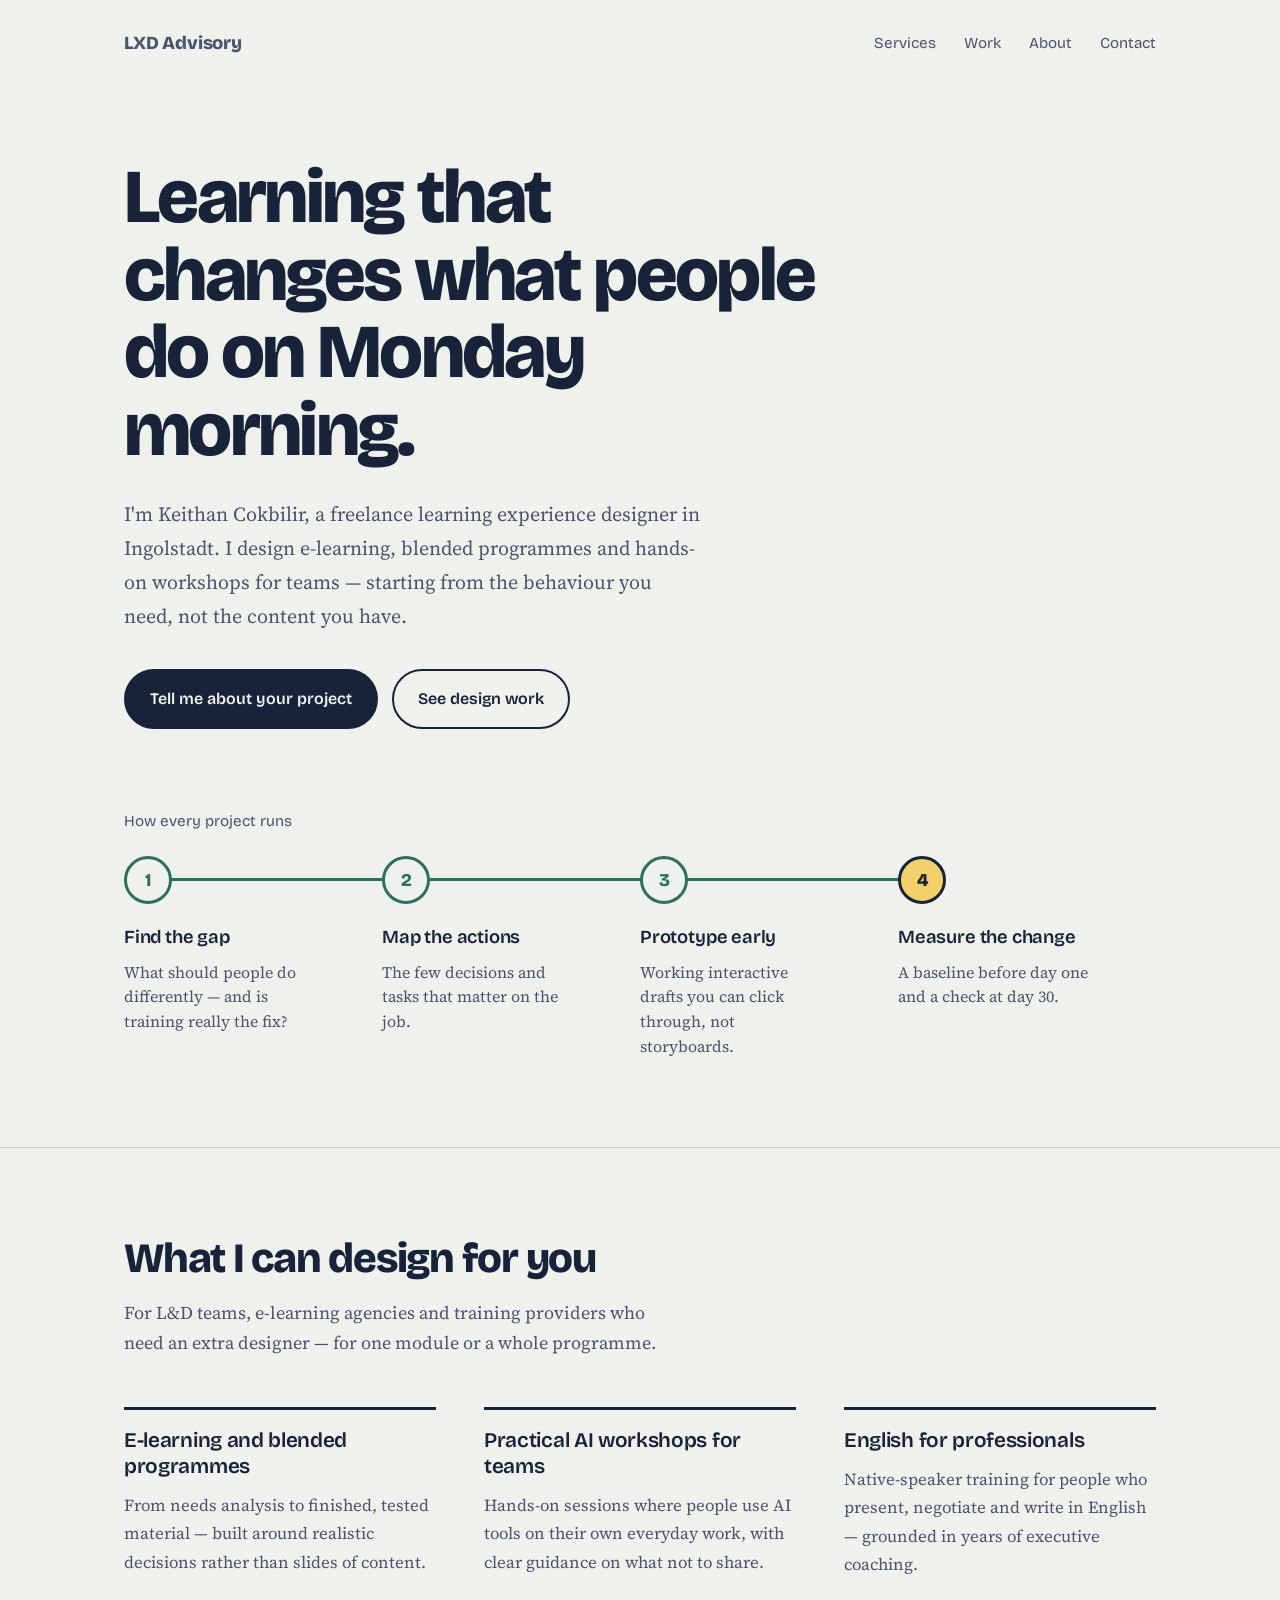
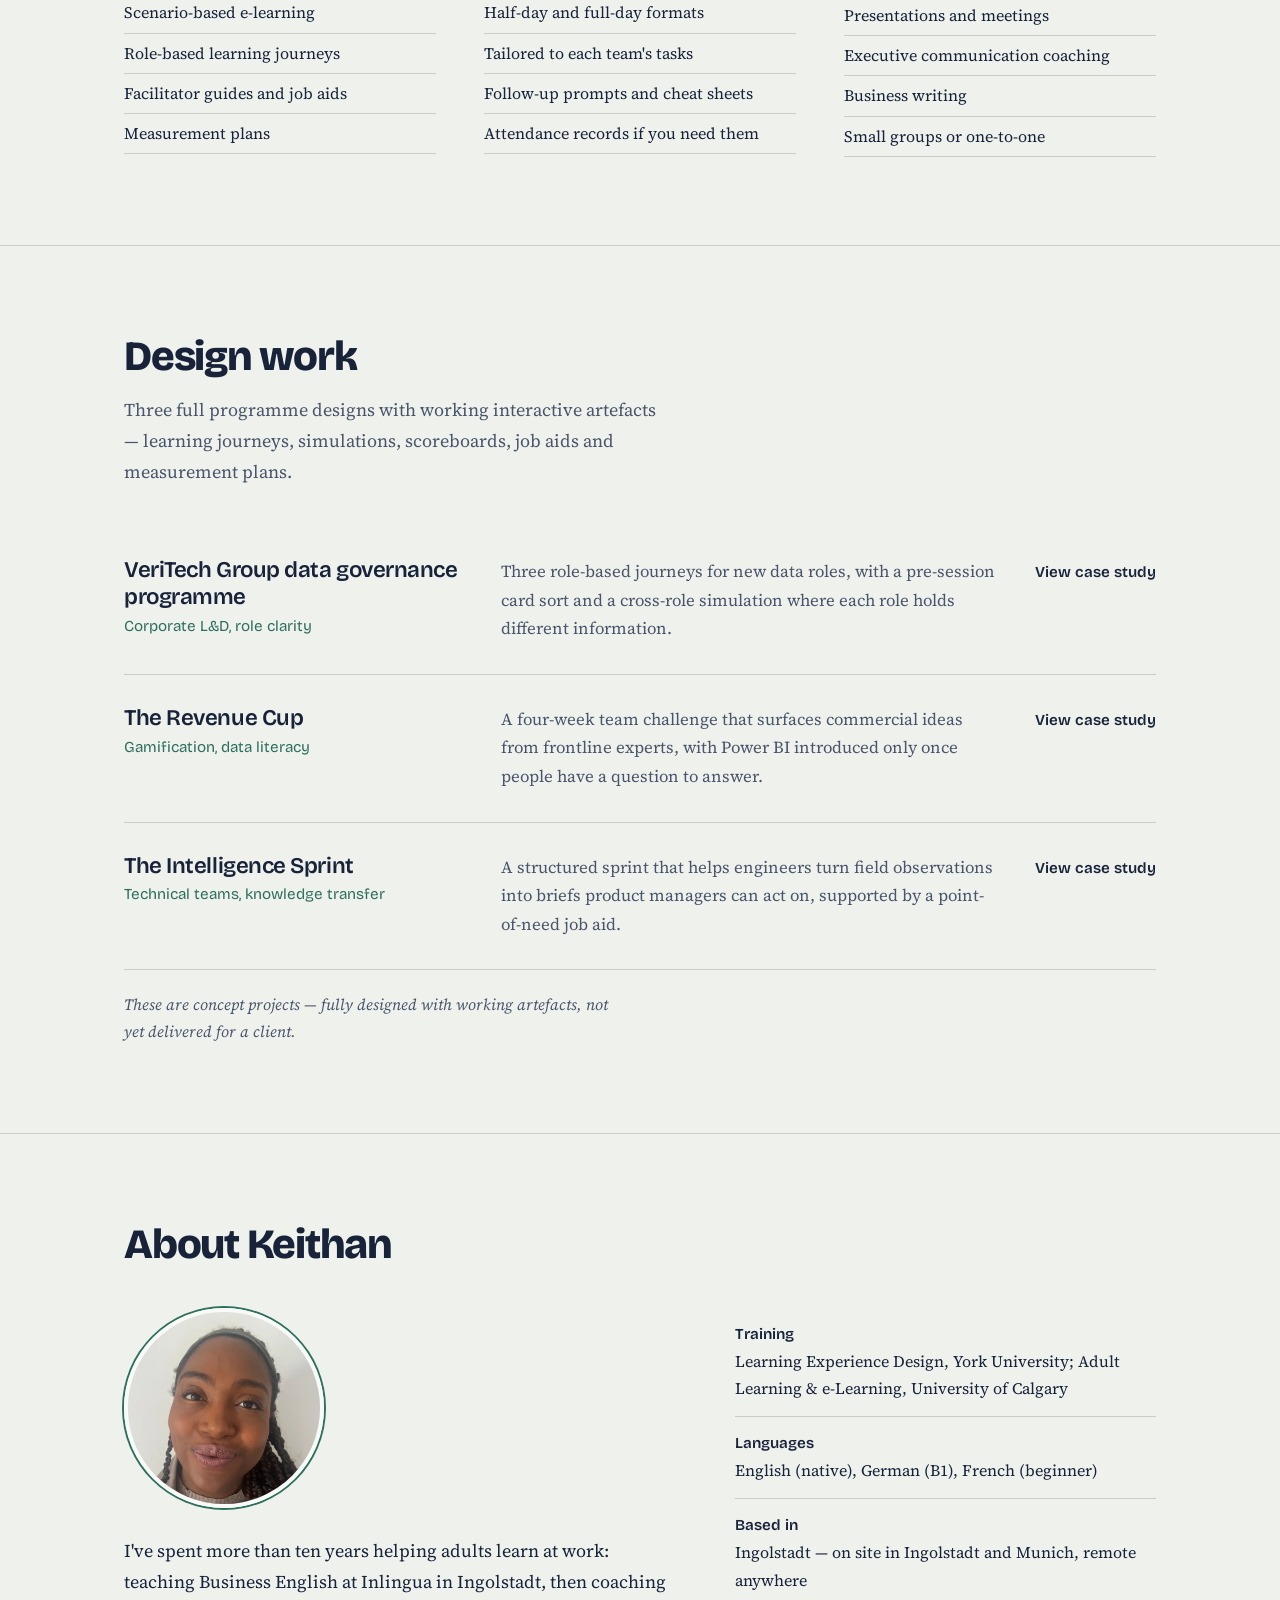
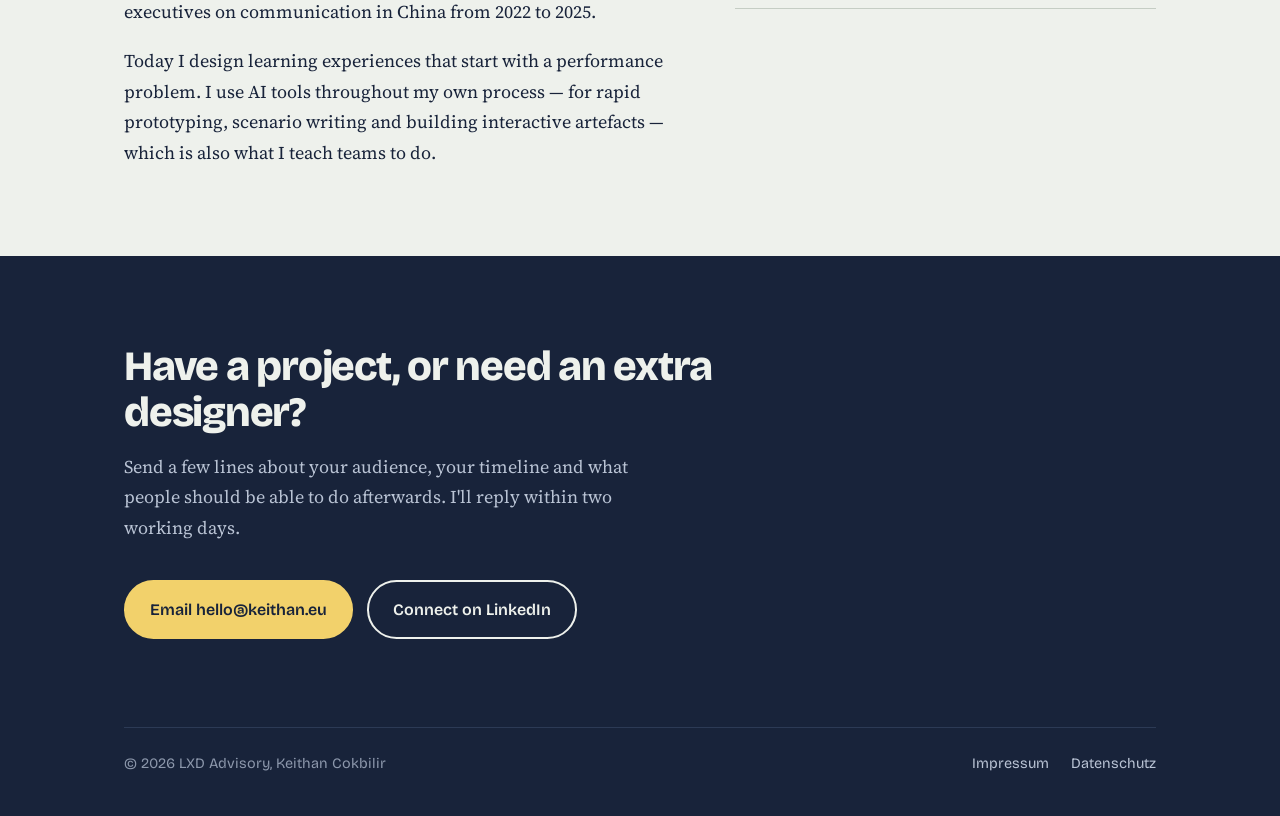
==== commit 546fc138: "Add portrait to About section Co-Authored-By: Claude Opus 5.5 <noreply@anthropic.com> Claude-Session" ====
--- a/index.html
+++ b/index.html
@@ -79,6 +79,7 @@
 .facts{list-style:none;font-size:1rem}
 .facts li{padding:14px 0;border-bottom:1px solid var(--rule)}
 .facts strong{display:block;font-family:var(--display);font-weight:600;font-size:.95rem}
+.portrait{display:block;width:200px;height:200px;object-fit:cover;border-radius:50%;border:4px solid #F8FAF7;box-shadow:0 0 0 2px var(--marker);margin-bottom:28px}
 
 .contact{background:var(--ink);color:var(--paper);border-top:none}
 .contact h2{color:var(--paper)}
@@ -219,6 +220,7 @@
     <h2>About Keithan</h2>
     <div class="about">
       <div>
+        <img class="portrait" src="img/keithan.webp" alt="Keithan Cokbilir" width="720" height="720" loading="lazy">
         <p>I've spent more than ten years helping adults learn at work: teaching Business English at Inlingua in Ingolstadt, then coaching executives on communication in China from 2022 to 2025.</p>
         <p>Today I design learning experiences that start with a performance problem. I use AI tools throughout my own process — for rapid prototyping, scenario writing and building interactive artefacts — which is also what I teach teams to do.</p>
       </div>
